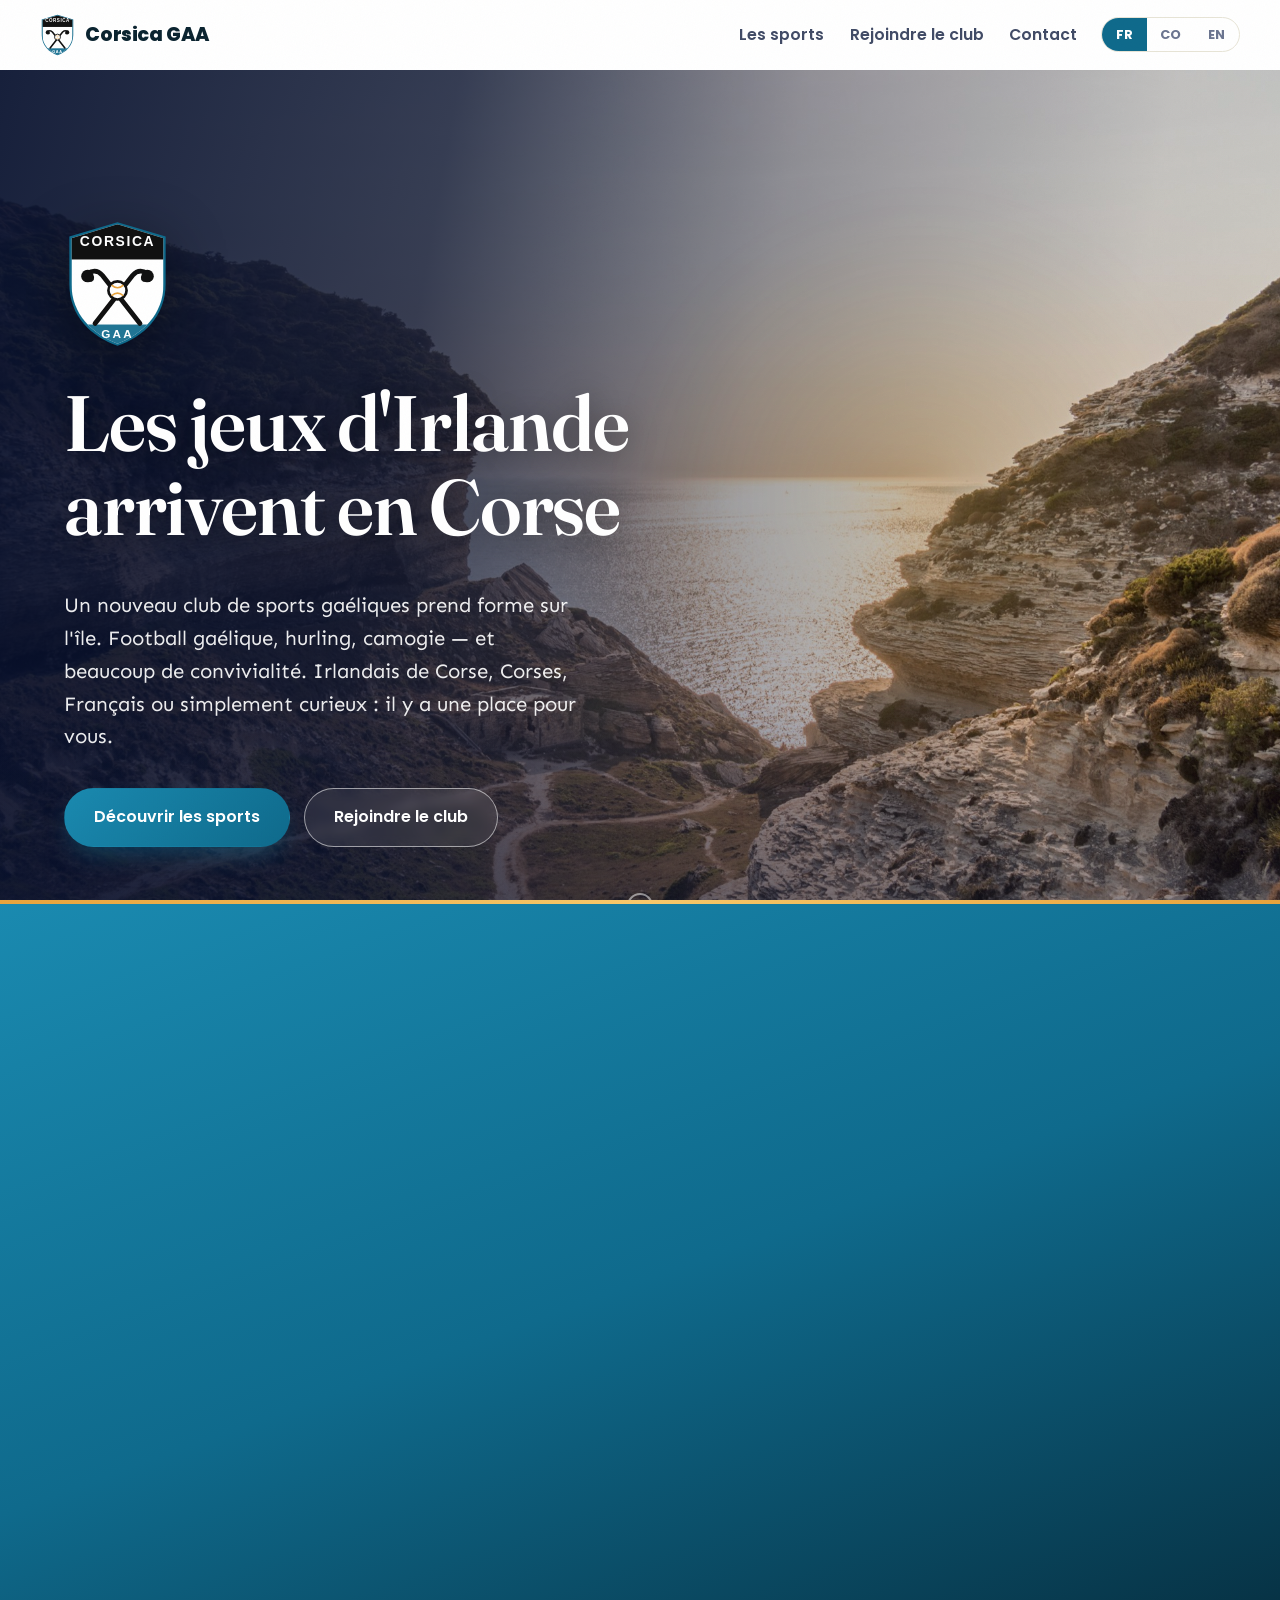
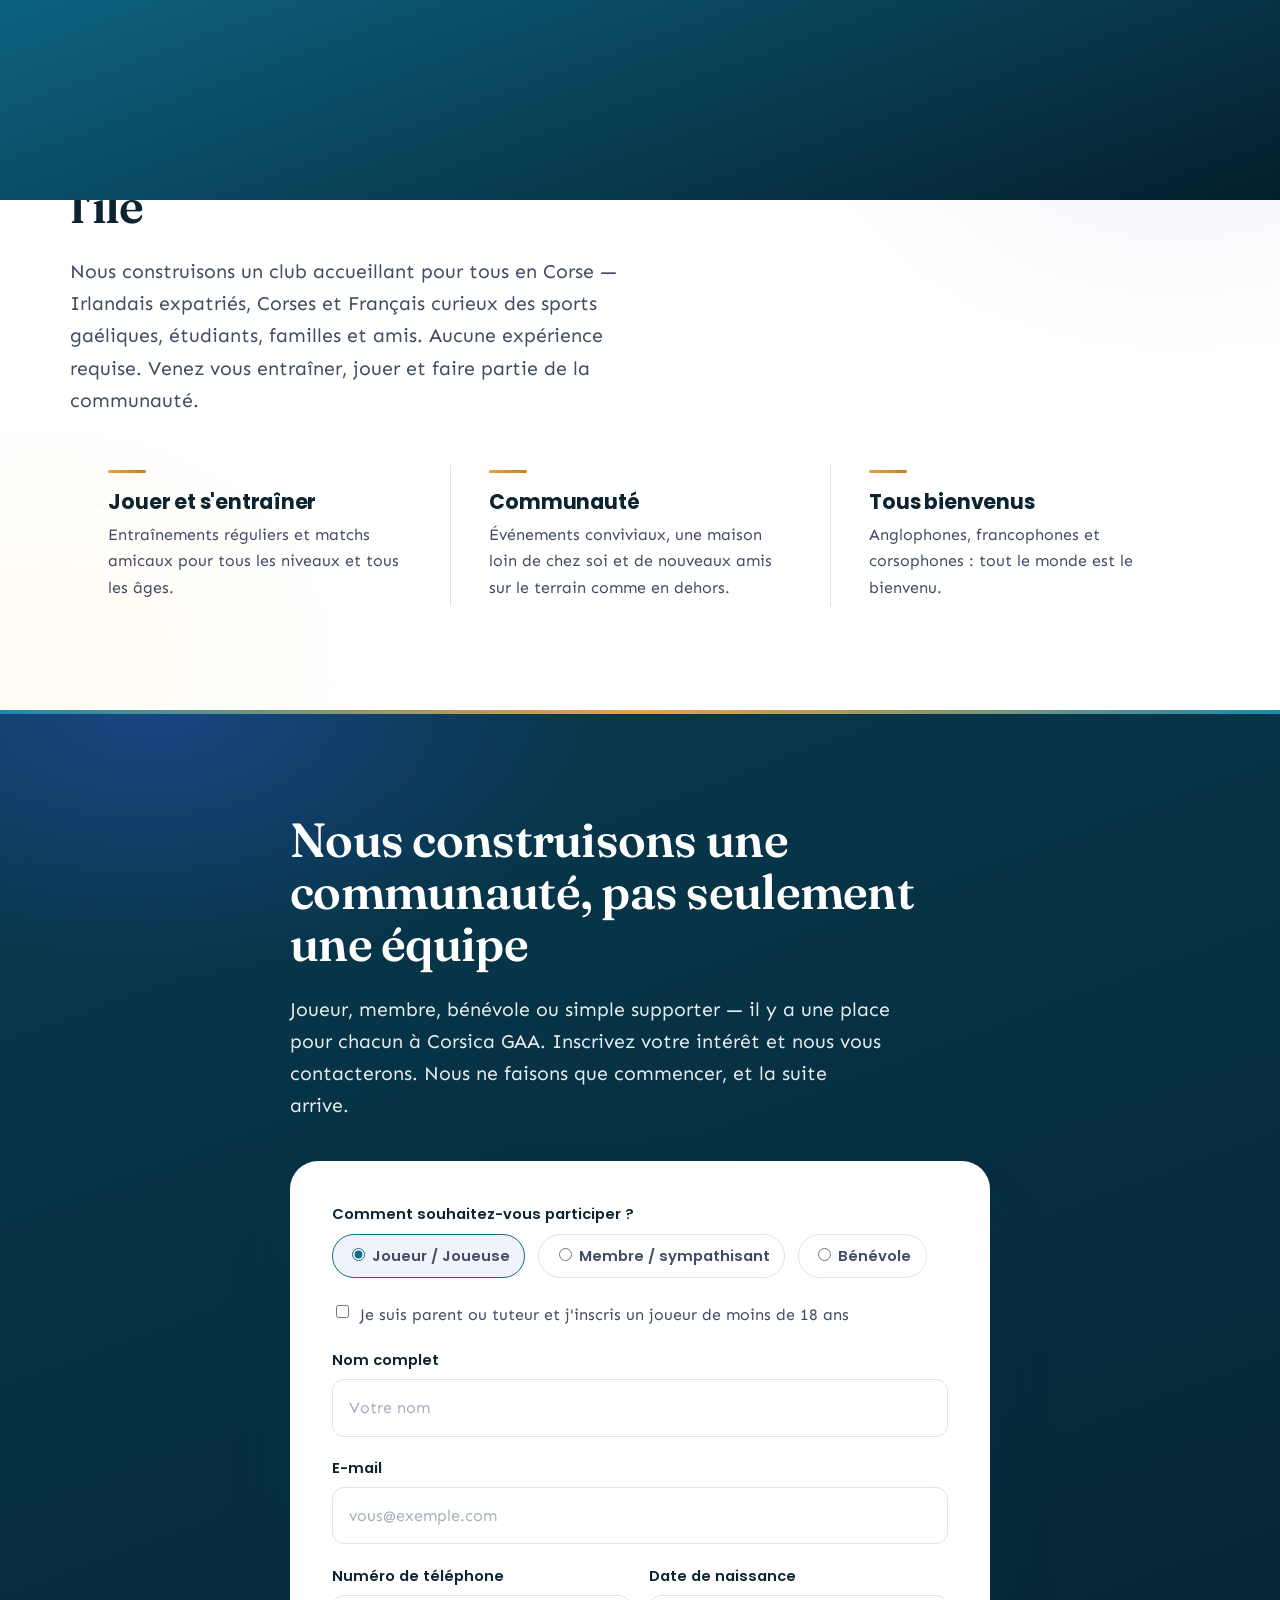
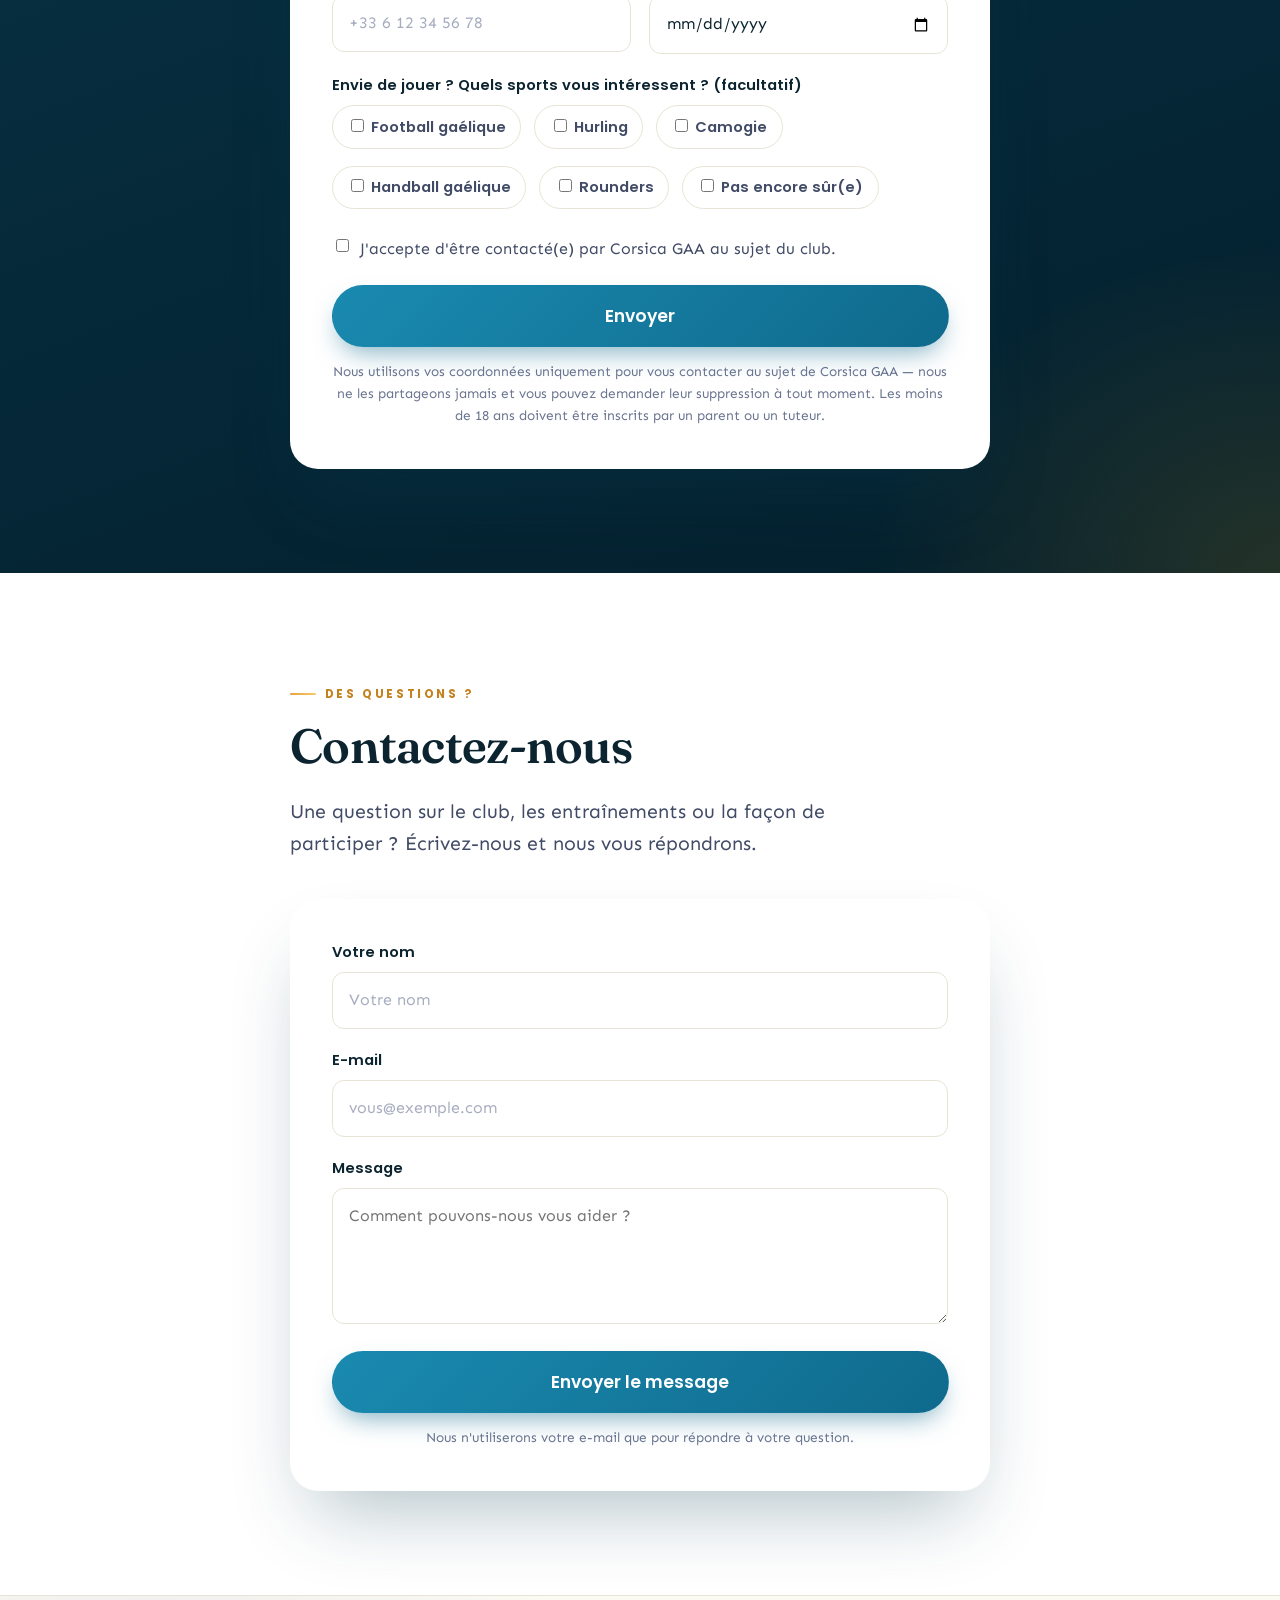
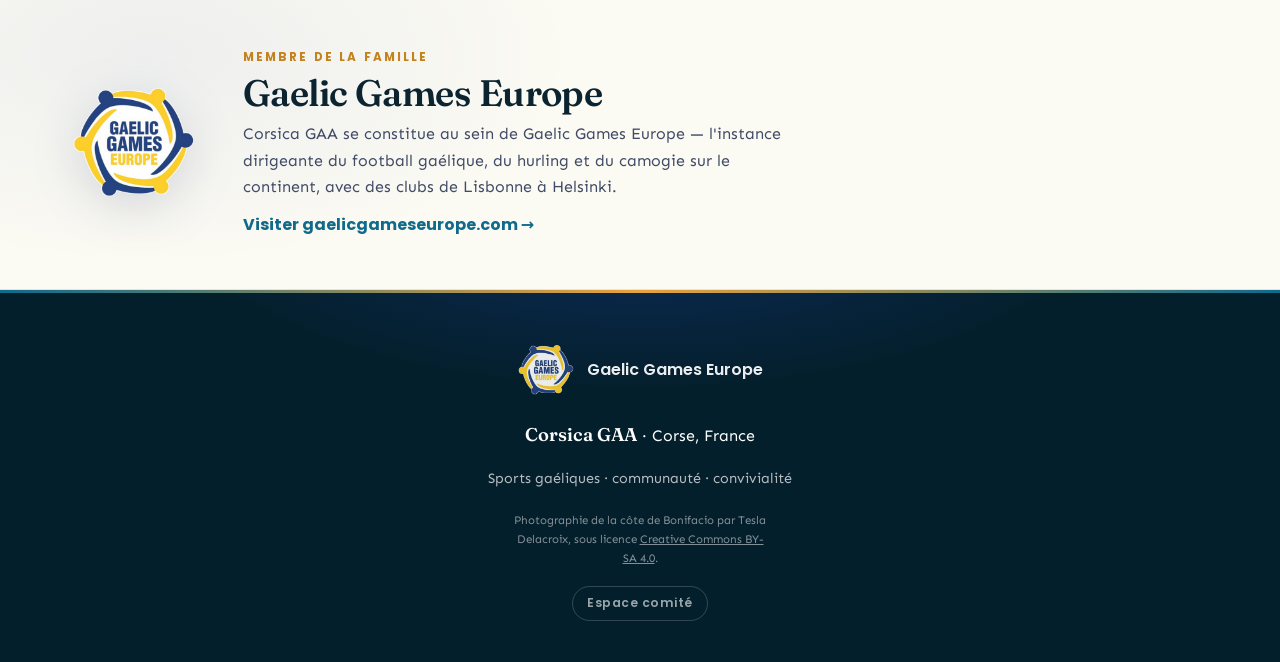
==== index.html @ c816e13e "Corsica GAA site: cloned from Verona GAA and adapted - Three languages (FR default, CO, EN) with a c" ====
<!DOCTYPE html>
<html lang="fr">
<head>
  <meta charset="UTF-8" />
  <meta name="viewport" content="width=device-width, initial-scale=1.0" />
  <title>Corsica GAA — Gaelic Games &amp; Community</title>
  <meta name="description" content="Corsica GAA — a new Gaelic Athletic Association club and community forming in Corsica, France. Gaelic football, hurling, camogie and craic. All welcome." />
  <link rel="preconnect" href="https://fonts.googleapis.com" />
  <link rel="preconnect" href="https://fonts.gstatic.com" crossorigin />
  <link href="https://fonts.googleapis.com/css2?family=Fraunces:opsz,wght@9..144,400;9..144,500;9..144,600;9..144,700;9..144,900&family=Poppins:wght@400;500;600;700;800&family=Sen:wght@400;600;700;800&display=swap" rel="stylesheet" />
  <link rel="stylesheet" href="styles.css" />
</head>
<body>
  <!-- ===== Header ===== -->
  <header class="site-header">
    <a class="brand" href="#top">
      <img src="assets/crest.svg" alt="Corsica GAA crest" class="brand-crest" onerror="this.style.display='none'" />
      <span class="brand-name">Corsica&nbsp;GAA</span>
    </a>
    <button class="nav-toggle" type="button" aria-label="Menu" aria-expanded="false" aria-controls="site-nav">
      <span></span><span></span><span></span>
    </button>
    <nav class="site-nav" id="site-nav">
      <a href="#games" data-i18n="nav.games">The Games</a>
      <a href="#join" data-i18n="nav.join">Join the club</a>
      <a href="#contact" data-i18n="nav.contact">Contact</a>
    </nav>
    <div class="lang-switch" role="group" aria-label="Language">
      <button type="button" data-lang="fr" class="lang-btn is-active" aria-pressed="true">FR</button>
      <button type="button" data-lang="co" class="lang-btn" aria-pressed="false">CO</button>
      <button type="button" data-lang="en" class="lang-btn" aria-pressed="false">EN</button>
    </div>
    <button class="lang-toggle" id="lang-toggle" type="button" aria-label="Change language">FR</button>
  </header>

  <!-- ===== Hero ===== -->
  <section class="hero" id="top">
    <div class="hero-inner">
      <img src="assets/crest.svg" alt="Corsica GAA crest" class="hero-crest" onerror="this.style.display='none'" />
      <p class="eyebrow" data-i18n="hero.eyebrow">Gaelic games in Corsica</p>
      <h1 data-i18n="hero.title">Bringing the games of Ireland to Corsica</h1>
      <p class="hero-sub" data-i18n="hero.sub">A new Gaelic games club is taking shape on the island. Gaelic football, hurling, camogie — and plenty of craic. Irish abroad, Corsican, French or simply curious: there's a place for you.</p>
      <div class="hero-cta hero-cta--desktop">
        <a href="#games" class="btn btn-primary" data-i18n="hero.ctaJoin">Discover the games</a>
        <a href="#join" class="btn btn-ghost" data-i18n="hero.ctaLearn">Join the club</a>
      </div>
      <div class="hero-cta hero-cta--mobile">
        <a href="#join" class="btn btn-primary" data-i18n="hero.ctaJoinClub">Join the club</a>
        <a href="#games" class="btn btn-ghost" data-i18n="hero.ctaDiscover">Discover the games</a>
      </div>
    </div>
    <a href="#games" class="hero-scroll" aria-label="Scroll down">
      <span class="hero-scroll-dot"></span>
    </a>
  </section>

  <!-- ===== The Games — photo scroller + lightbox ("What is hurling?") =====
       ADD A PHOTO:  drop a JPG in assets/games/<slug>.jpg and, in that game's
                     <span class="tile-thumb">, add <img src="assets/games/<slug>.jpg" alt="">
                     as the first child. It covers the colour placeholder automatically.
       ADD A VIDEO:  in that game's <div class="tile-detail">, replace the
                     <div class="game-video game-video--empty">…</div> with:
                       <div class="game-video"><iframe src="https://www.youtube.com/embed/ID"
                         title="…" loading="lazy" allowfullscreen></iframe></div>
       EDIT TEXT:    change the games.<slug>.* strings in i18n.js (en, fr AND co).
       ============================================================ -->
  <section class="section section-alt" id="games">
    <div class="section-inner">
      <p class="eyebrow" data-i18n="games.kicker">Watch &amp; learn</p>
      <h2 data-i18n="games.title">The games we play</h2>
      <p class="lead games-intro" data-i18n="games.intro">Traditional Irish games and sports. Tap any one to watch it in action and learn what you're seeing.</p>
    </div>

    <div class="games-rail-wrap">
      <ul class="games-rail" id="games-rail">
        <li class="game-tile">
          <button class="tile-btn" type="button" data-game="football" aria-haspopup="dialog">
            <span class="tile-thumb" data-thumb="football">
              <img class="tile-photo" alt="" loading="lazy" src="https://i.ytimg.com/vi/vSOe-USZzok/maxresdefault.jpg" onerror="this.onerror=null;this.src='https://i.ytimg.com/vi/vSOe-USZzok/hqdefault.jpg'" />
              <span class="tile-num">01</span>
              <span class="tile-play" aria-hidden="true"></span>
            </span>
            <span class="tile-body">
              <span class="tile-title" data-i18n="games.football.title">Gaelic Football</span>
              <span class="tile-sum" data-i18n="games.football.sum">A fast, skilful mix of soccer and rugby played with a round ball.</span>
              <span class="tile-cta"><span data-i18n="games.tileCta">Watch &amp; learn</span> &rarr;</span>
            </span>
          </button>
          <div class="tile-detail" hidden>
            <div class="game-video"><iframe src="https://www.youtube-nocookie.com/embed/vSOe-USZzok" title="Gaelic Football" loading="lazy" allow="accelerometer; autoplay; clipboard-write; encrypted-media; gyroscope; picture-in-picture" referrerpolicy="strict-origin-when-cross-origin" allowfullscreen></iframe></div>
            <p class="game-desc" data-i18n="games.football.desc">Fifteen players a side carry, bounce, kick and hand-pass the ball, scoring a point over the crossbar or a three-point goal into the net. Watch for the high catch and long, arcing kicks curling between the posts.</p>
          </div>
        </li>

        <li class="game-tile">
          <button class="tile-btn" type="button" data-game="hurling" aria-haspopup="dialog">
            <span class="tile-thumb" data-thumb="hurling">
              <img class="tile-photo" alt="" loading="lazy" src="https://i.ytimg.com/vi/biFcgUB98ns/maxresdefault.jpg" onerror="this.onerror=null;this.src='https://i.ytimg.com/vi/biFcgUB98ns/hqdefault.jpg'" />
              <span class="tile-num">02</span>
              <span class="tile-play" aria-hidden="true"></span>
            </span>
            <span class="tile-body">
              <span class="tile-title" data-i18n="games.hurling.title">Hurling</span>
              <span class="tile-sum" data-i18n="games.hurling.sum">One of the world's oldest and fastest field sports, played with a stick and ball.</span>
              <span class="tile-cta"><span data-i18n="games.tileCta">Watch &amp; learn</span> &rarr;</span>
            </span>
          </button>
          <div class="tile-detail" hidden>
            <div class="game-video"><iframe src="https://www.youtube-nocookie.com/embed/biFcgUB98ns" title="Hurling" loading="lazy" allow="accelerometer; autoplay; clipboard-write; encrypted-media; gyroscope; picture-in-picture" referrerpolicy="strict-origin-when-cross-origin" allowfullscreen></iframe></div>
            <p class="game-desc" data-i18n="games.hurling.desc">Played with a wooden stick (the hurley) and a small ball (the sliotar), struck along the ground or through the air at over 100 km/h. Watch for players catching a flying sliotar bare-handed and strikes sent the length of the field.</p>
          </div>
        </li>

        <li class="game-tile">
          <button class="tile-btn" type="button" data-game="camogie" aria-haspopup="dialog">
            <span class="tile-thumb" data-thumb="camogie">
              <img class="tile-photo" alt="" loading="lazy" src="https://i.ytimg.com/vi/i5YweOzwYBA/maxresdefault.jpg" onerror="this.onerror=null;this.src='https://i.ytimg.com/vi/i5YweOzwYBA/hqdefault.jpg'" />
              <span class="tile-num">03</span>
              <span class="tile-play" aria-hidden="true"></span>
            </span>
            <span class="tile-body">
              <span class="tile-title" data-i18n="games.camogie.title">Camogie</span>
              <span class="tile-sum" data-i18n="games.camogie.sum">The women's game of hurling — skill, speed and serious craic.</span>
              <span class="tile-cta"><span data-i18n="games.tileCta">Watch &amp; learn</span> &rarr;</span>
            </span>
          </button>
          <div class="tile-detail" hidden>
            <div class="game-video"><iframe src="https://www.youtube-nocookie.com/embed/i5YweOzwYBA" title="Camogie" loading="lazy" allow="accelerometer; autoplay; clipboard-write; encrypted-media; gyroscope; picture-in-picture" referrerpolicy="strict-origin-when-cross-origin" allowfullscreen></iframe></div>
            <p class="game-desc" data-i18n="games.camogie.desc">The women's version of hurling, played with the same hurley and sliotar and almost identical rules, with over a century of history. Expect the same blistering skill and speed — first-touch control, overhead strikes and pinpoint scoring.</p>
          </div>
        </li>

        <li class="game-tile">
          <button class="tile-btn" type="button" data-game="handball" aria-haspopup="dialog">
            <span class="tile-thumb" data-thumb="handball">
              <img class="tile-photo" alt="" loading="lazy" src="https://i.ytimg.com/vi/opKbELbJEQQ/maxresdefault.jpg" onerror="this.onerror=null;this.src='https://i.ytimg.com/vi/opKbELbJEQQ/hqdefault.jpg'" />
              <span class="tile-num">04</span>
              <span class="tile-play" aria-hidden="true"></span>
            </span>
            <span class="tile-body">
              <span class="tile-title" data-i18n="games.handball.title">Handball</span>
              <span class="tile-sum" data-i18n="games.handball.sum">A fast court game — strike a small ball against a wall with a gloved hand.</span>
              <span class="tile-cta"><span data-i18n="games.tileCta">Watch &amp; learn</span> &rarr;</span>
            </span>
          </button>
          <div class="tile-detail" hidden>
            <div class="game-video"><iframe src="https://www.youtube-nocookie.com/embed/opKbELbJEQQ" title="Handball" loading="lazy" allow="accelerometer; autoplay; clipboard-write; encrypted-media; gyroscope; picture-in-picture" referrerpolicy="strict-origin-when-cross-origin" allowfullscreen></iframe></div>
            <p class="game-desc" data-i18n="games.handball.desc">Description coming soon — we're adding this shortly.</p>
          </div>
        </li>

        <li class="game-tile">
          <button class="tile-btn" type="button" data-game="rounders" aria-haspopup="dialog">
            <span class="tile-thumb" data-thumb="rounders">
              <img class="tile-photo" alt="" loading="lazy" src="https://i.ytimg.com/vi/kzDN1ic-Kic/maxresdefault.jpg" onerror="this.onerror=null;this.src='https://i.ytimg.com/vi/kzDN1ic-Kic/hqdefault.jpg'" />
              <span class="tile-num">05</span>
              <span class="tile-play" aria-hidden="true"></span>
            </span>
            <span class="tile-body">
              <span class="tile-title" data-i18n="games.rounders.title">Rounders</span>
              <span class="tile-sum" data-i18n="games.rounders.sum">A bat-and-ball game and one of the four Gaelic games, cousin to baseball.</span>
              <span class="tile-cta"><span data-i18n="games.tileCta">Watch &amp; learn</span> &rarr;</span>
            </span>
          </button>
          <div class="tile-detail" hidden>
            <div class="game-video"><iframe src="https://www.youtube-nocookie.com/embed/kzDN1ic-Kic" title="Rounders" loading="lazy" allow="accelerometer; autoplay; clipboard-write; encrypted-media; gyroscope; picture-in-picture" referrerpolicy="strict-origin-when-cross-origin" allowfullscreen></iframe></div>
            <p class="game-desc" data-i18n="games.rounders.desc">Description coming soon — we're adding this shortly.</p>
          </div>
        </li>

        <li class="game-tile">
          <button class="tile-btn" type="button" data-game="pocfada" aria-haspopup="dialog">
            <span class="tile-thumb" data-thumb="pocfada">
              <img class="tile-photo" alt="" loading="lazy" src="https://i.ytimg.com/vi/NZxoW_zWszU/maxresdefault.jpg" onerror="this.onerror=null;this.src='https://i.ytimg.com/vi/NZxoW_zWszU/hqdefault.jpg'" />
              <span class="tile-num">06</span>
              <span class="tile-play" aria-hidden="true"></span>
            </span>
            <span class="tile-body">
              <span class="tile-title" data-i18n="games.pocfada.title">Poc Fada</span>
              <span class="tile-sum" data-i18n="games.pocfada.sum">“The long puck” — send the sliotar over a set course in the fewest strikes of the hurley.</span>
              <span class="tile-cta"><span data-i18n="games.tileCta">Watch &amp; learn</span> &rarr;</span>
            </span>
          </button>
          <div class="tile-detail" hidden>
            <div class="game-video"><iframe src="https://www.youtube-nocookie.com/embed/NZxoW_zWszU" title="Poc Fada" loading="lazy" allow="accelerometer; autoplay; clipboard-write; encrypted-media; gyroscope; picture-in-picture" referrerpolicy="strict-origin-when-cross-origin" allowfullscreen></iframe></div>
            <p class="game-desc" data-i18n="games.pocfada.desc">Description coming soon — we're adding this shortly.</p>
          </div>
        </li>

        <li class="game-tile">
          <button class="tile-btn" type="button" data-game="roadbowling" aria-haspopup="dialog">
            <span class="tile-thumb" data-thumb="roadbowling">
              <img class="tile-photo" alt="" loading="lazy" src="https://i.ytimg.com/vi/viaYwBk9_KU/maxresdefault.jpg" onerror="this.onerror=null;this.src='https://i.ytimg.com/vi/viaYwBk9_KU/hqdefault.jpg'" />
              <span class="tile-num">07</span>
              <span class="tile-play" aria-hidden="true"></span>
            </span>
            <span class="tile-body">
              <span class="tile-title" data-i18n="games.roadbowling.title">Road Bowling</span>
              <span class="tile-sum" data-i18n="games.roadbowling.sum">A country-road sport: hurl a small iron ball along the course in as few throws as possible.</span>
              <span class="tile-cta"><span data-i18n="games.tileCta">Watch &amp; learn</span> &rarr;</span>
            </span>
          </button>
          <div class="tile-detail" hidden>
            <div class="game-video"><iframe src="https://www.youtube-nocookie.com/embed/viaYwBk9_KU" title="Road Bowling" loading="lazy" allow="accelerometer; autoplay; clipboard-write; encrypted-media; gyroscope; picture-in-picture" referrerpolicy="strict-origin-when-cross-origin" allowfullscreen></iframe></div>
            <p class="game-desc" data-i18n="games.roadbowling.desc">Description coming soon — we're adding this shortly.</p>
          </div>
        </li>

        <li class="game-tile">
          <button class="tile-btn" type="button" data-game="stonelifting" aria-haspopup="dialog">
            <span class="tile-thumb" data-thumb="stonelifting">
              <img class="tile-photo" alt="" loading="lazy" src="https://i.ytimg.com/vi/-VRlSccPJhk/maxresdefault.jpg" onerror="this.onerror=null;this.src='https://i.ytimg.com/vi/-VRlSccPJhk/hqdefault.jpg'" />
              <span class="tile-num">08</span>
              <span class="tile-play" aria-hidden="true"></span>
            </span>
            <span class="tile-body">
              <span class="tile-title" data-i18n="games.stonelifting.title">Stone Lifting</span>
              <span class="tile-sum" data-i18n="games.stonelifting.sum">A raw test of strength — lifting heavy stones, a tradition shared across many cultures.</span>
              <span class="tile-cta"><span data-i18n="games.tileCta">Watch &amp; learn</span> &rarr;</span>
            </span>
          </button>
          <div class="tile-detail" hidden>
            <div class="game-video"><iframe src="https://www.youtube-nocookie.com/embed/-VRlSccPJhk" title="Stone Lifting" loading="lazy" allow="accelerometer; autoplay; clipboard-write; encrypted-media; gyroscope; picture-in-picture" referrerpolicy="strict-origin-when-cross-origin" allowfullscreen></iframe></div>
            <p class="game-desc" data-i18n="games.stonelifting.desc">Description coming soon — we're adding this shortly.</p>
          </div>
        </li>

        <li class="game-tile">
          <button class="tile-btn" type="button" data-game="bataireacht" aria-haspopup="dialog">
            <span class="tile-thumb" data-thumb="bataireacht">
              <img class="tile-photo" alt="" loading="lazy" src="https://i.ytimg.com/vi/kP6BLHADvZk/maxresdefault.jpg" onerror="this.onerror=null;this.src='https://i.ytimg.com/vi/kP6BLHADvZk/hqdefault.jpg'" />
              <span class="tile-num">09</span>
              <span class="tile-play" aria-hidden="true"></span>
            </span>
            <span class="tile-body">
              <span class="tile-title" data-i18n="games.bataireacht.title">Bataireacht</span>
              <span class="tile-sum" data-i18n="games.bataireacht.sum">Traditional Irish stick-fighting, played with a wooden stick known as the bata.</span>
              <span class="tile-cta"><span data-i18n="games.tileCta">Watch &amp; learn</span> &rarr;</span>
            </span>
          </button>
          <div class="tile-detail" hidden>
            <div class="game-video"><iframe src="https://www.youtube-nocookie.com/embed/kP6BLHADvZk" title="Bataireacht" loading="lazy" allow="accelerometer; autoplay; clipboard-write; encrypted-media; gyroscope; picture-in-picture" referrerpolicy="strict-origin-when-cross-origin" allowfullscreen></iframe></div>
            <p class="game-desc" data-i18n="games.bataireacht.desc">Description coming soon — we're adding this shortly.</p>
          </div>
        </li>
      </ul>
      <button class="rail-nav rail-prev" type="button" aria-label="Scroll left">&lsaquo;</button>
      <button class="rail-nav rail-next" type="button" aria-label="Scroll right">&rsaquo;</button>
    </div>

    <!-- Lightbox -->
    <div class="game-modal" id="game-modal" hidden>
      <div class="game-modal-backdrop" data-close></div>
      <div class="game-modal-card" role="dialog" aria-modal="true" aria-labelledby="game-modal-title">
        <button class="game-modal-close" type="button" data-close aria-label="Close">&times;</button>
        <h3 class="game-modal-title" id="game-modal-title"></h3>
        <div class="game-modal-body"></div>
      </div>
    </div>
  </section>

  <!-- ===== About / come and play ===== -->
  <section class="section" id="about">
    <div class="section-inner">
      <!-- Desktop version -->
      <div class="about-desktop">
        <h2 data-i18n="about.title">A new home for Gaelic games on the island</h2>
        <p class="lead" data-i18n="about.body">We're building a welcoming club for everyone in Corsica — Irish expats, Corsicans and French people curious about Gaelic sport, students, families and friends. No experience needed. Come train, play, and be part of the community.</p>
        <div class="cards">
          <div class="card">
            <span class="card-accent"></span>
            <h3 data-i18n="about.card1.title">Play &amp; train</h3>
            <p data-i18n="about.card1.body">Regular training sessions and friendly matches for all abilities and ages.</p>
          </div>
          <div class="card">
            <span class="card-accent"></span>
            <h3 data-i18n="about.card2.title">Community</h3>
            <p data-i18n="about.card2.body">Social events, a home away from home, and new friends on and off the pitch.</p>
          </div>
          <div class="card">
            <span class="card-accent"></span>
            <h3 data-i18n="about.card3.title">All welcome</h3>
            <p data-i18n="about.card3.body">English, French and Corsican speakers alike — everyone is welcome to get involved.</p>
          </div>
        </div>
      </div>

      <!-- Mobile version: concise, editorial -->
      <div class="about-mobile">
        <p class="eyebrow" data-i18n="aboutm.kicker">The club</p>
        <h2 data-i18n="aboutm.title">A community, first</h2>
        <p class="lead" data-i18n="aboutm.body">Corsica GAA is a community first — and a sports club that opens the door to international travel, new friends and the craic. Beginners welcome. Social members welcome.</p>
        <ul class="about-points">
          <li>
            <span class="ap-t" data-i18n="aboutm.p1.t">Community first</span>
            <span class="ap-d" data-i18n="aboutm.p1.d">Social members, families and friends — everyone belongs, on and off the pitch.</span>
          </li>
          <li>
            <span class="ap-t" data-i18n="aboutm.p2.t">Play &amp; travel</span>
            <span class="ap-d" data-i18n="aboutm.p2.d">Train, play and travel for fixtures and tournaments across Europe — for all involved.</span>
          </li>
          <li>
            <span class="ap-t" data-i18n="aboutm.p3.t">All welcome</span>
            <span class="ap-d" data-i18n="aboutm.p3.d">Beginners thrive here — no experience needed, and every language spoken.</span>
          </li>
        </ul>
      </div>
    </div>
  </section>

  <!-- ===== Join / Form ===== -->
  <section class="section" id="join">
    <div class="section-inner section-narrow">
      <h2 data-i18n="join.title">We're building a community, not just a team</h2>
      <p class="lead" data-i18n="join.body">Player, social member, volunteer or supporter — there's a place for everyone at Corsica GAA. Register your interest and we'll be in touch. We're just getting started, with plenty more to come.</p>

      <form class="join-form" name="corsica-gaa-signup" method="POST" novalidate>
        <p class="hp-field" aria-hidden="true">
          <label>Don't fill this out if you're human: <input name="bot-field" tabindex="-1" autocomplete="off" /></label>
        </p>

        <!-- Player or administrator -->
        <div class="field">
          <span class="field-label" data-i18n="form.role.label">I'd like to register as</span>
          <div class="checks">
            <label class="check"><input type="radio" name="role" value="player" checked /> <span data-i18n="form.role.player">Player</span></label>
            <label class="check"><input type="radio" name="role" value="social" /> <span data-i18n="form.role.social">Social / supporting member</span></label>
            <label class="check"><input type="radio" name="role" value="administrator" /> <span data-i18n="form.role.admin">Volunteer / helper</span></label>
          </div>
        </div>

        <!-- Parent registering an under-18 -->
        <label class="check parent-toggle">
          <input type="checkbox" id="is-parent" name="registering_for_u18" value="yes" />
          <span data-i18n="form.parent.toggle">I'm a parent or guardian registering a player under 18</span>
        </label>

        <!-- Player's details (shown only for U18 registrations) -->
        <fieldset class="u18-block" id="u18-block" hidden>
          <legend data-i18n="form.u18.legend">Player's details (under 18)</legend>
          <div class="field-row">
            <div class="field">
              <label for="player_name" data-i18n="form.u18.name.label">Player's full name</label>
              <input type="text" id="player_name" name="player_name" data-i18n-attr="placeholder" data-i18n="form.u18.name.ph" placeholder="Child's name" />
            </div>
            <div class="field">
              <label for="player_dob" data-i18n="form.u18.dob.label">Player's date of birth</label>
              <input type="date" id="player_dob" name="player_dob" />
            </div>
          </div>
        </fieldset>

        <p class="section-hint" id="contact-hint" data-i18n="form.contactHint" hidden>Your details (parent / guardian)</p>

        <div class="field">
          <label for="name" data-i18n="form.name.label">Full name</label>
          <input type="text" id="name" name="name" autocomplete="name" required data-i18n-attr="placeholder" data-i18n="form.name.ph" placeholder="Your name" />
        </div>

        <div class="field">
          <label for="email" data-i18n="form.email.label">Email</label>
          <input type="email" id="email" name="email" autocomplete="email" required data-i18n-attr="placeholder" data-i18n="form.email.ph" placeholder="you@example.com" />
        </div>

        <div class="field-row">
          <div class="field">
            <label for="phone" data-i18n="form.phone.label">Contact number</label>
            <input type="tel" id="phone" name="phone" autocomplete="tel" required data-i18n-attr="placeholder" data-i18n="form.phone.ph" placeholder="+33 6 12 34 56 78" />
          </div>
          <div class="field" id="dob-field">
            <label for="dob" data-i18n="form.dob.label">Date of birth</label>
            <input type="date" id="dob" name="dob" />
          </div>
        </div>

        <div class="field">
          <span class="field-label" data-i18n="form.interest.label">Which sport are you interested in?</span>
          <div class="checks">
            <label class="check"><input type="checkbox" name="interest" value="gaelic-football" /> <span data-i18n="form.interest.football">Gaelic Football</span></label>
            <label class="check"><input type="checkbox" name="interest" value="hurling" /> <span data-i18n="form.interest.hurling">Hurling</span></label>
            <label class="check"><input type="checkbox" name="interest" value="camogie" /> <span data-i18n="form.interest.camogie">Camogie</span></label>
            <label class="check"><input type="checkbox" name="interest" value="handball" /> <span data-i18n="form.interest.handball">Handball</span></label>
            <label class="check"><input type="checkbox" name="interest" value="rounders" /> <span data-i18n="form.interest.rounders">Rounders</span></label>
            <label class="check"><input type="checkbox" name="interest" value="not-sure" /> <span data-i18n="form.interest.unsure">Not sure yet</span></label>
          </div>
        </div>

        <label class="check consent">
          <input type="checkbox" name="consent" required />
          <span data-i18n="form.consent">I'm happy for Corsica GAA to contact me about the club.</span>
        </label>

        <button type="submit" class="btn btn-primary btn-block" data-i18n="form.submit">Send</button>
        <p class="form-note" data-i18n="form.note">We'll never share your details. You can unsubscribe any time.</p>
      </form>
    </div>
  </section>

  <!-- ===== Contact / questions ===== -->
  <section class="section" id="contact">
    <div class="section-inner section-narrow">
      <p class="eyebrow" data-i18n="contact.kicker">Questions?</p>
      <h2 data-i18n="contact.title">Get in touch</h2>
      <p class="lead" data-i18n="contact.body">Have a question about the club, training or getting involved? Send us a message and we'll get back to you.</p>

      <form class="join-form contact-form" name="corsica-gaa-contact" method="POST" novalidate>
        <p class="hp-field" aria-hidden="true">
          <label>Don't fill this out if you're human: <input name="bot-field" tabindex="-1" autocomplete="off" /></label>
        </p>
        <div class="field">
          <label for="c_name" data-i18n="contact.name.label">Your name</label>
          <input type="text" id="c_name" name="name" autocomplete="name" required data-i18n-attr="placeholder" data-i18n="contact.name.ph" placeholder="Your name" />
        </div>
        <div class="field">
          <label for="c_email" data-i18n="contact.email.label">Email</label>
          <input type="email" id="c_email" name="email" autocomplete="email" required data-i18n-attr="placeholder" data-i18n="contact.email.ph" placeholder="you@example.com" />
        </div>
        <div class="field">
          <label for="c_message" data-i18n="contact.message.label">Message</label>
          <textarea id="c_message" name="message" rows="4" required data-i18n-attr="placeholder" data-i18n="contact.message.ph" placeholder="How can we help?"></textarea>
        </div>
        <button type="submit" class="btn btn-primary btn-block" data-i18n="contact.submit">Send message</button>
        <p class="form-note" data-i18n="contact.note">We'll only use your email to reply to your question.</p>
      </form>
    </div>
  </section>

  <!-- ===== Affiliation: Gaelic Games Europe (governing body) ===== -->
  <section class="affiliation" id="gge">
    <div class="affiliation-inner">
      <img src="assets/gge-crest.png" alt="Gaelic Games Europe crest" class="gge-crest" onerror="this.style.display='none'" />
      <div class="affiliation-text">
        <p class="affiliation-kicker" data-i18n="gge.kicker">Part of the family of</p>
        <h2 class="affiliation-title" data-i18n="gge.title">Gaelic Games Europe</h2>
        <p class="affiliation-body" data-i18n="gge.body">Corsica GAA is being set up within Gaelic Games Europe — the governing body for Gaelic football, hurling and camogie across the continent, with clubs from Lisbon to Helsinki.</p>
        <a class="affiliation-link" href="https://gaelicgameseurope.com/" target="_blank" rel="noopener" data-i18n="gge.link">Visit gaelicgameseurope.com →</a>
      </div>
    </div>
  </section>

  <!-- ===== Footer ===== -->
  <footer class="site-footer">
    <a href="https://gaelicgameseurope.com/" target="_blank" rel="noopener" class="footer-gge" aria-label="Gaelic Games Europe">
      <img src="assets/gge-crest.png" alt="Gaelic Games Europe crest" onerror="this.style.display='none'" />
      <span data-i18n="footer.gge">Gaelic Games Europe</span>
    </a>
    <p>
      <strong>Corsica&nbsp;GAA</strong> · <span data-i18n="footer.location">Corsica, France</span>
    </p>
    <p class="muted" data-i18n="footer.tagline">Gaelic games · community · craic</p>
    <p class="credit"><span data-i18n="footer.creditPre">Photograph of the Bonifacio coast by Tesla Delacroix, used under a </span><a href="https://creativecommons.org/licenses/by-sa/4.0" target="_blank" rel="noopener">Creative Commons BY-SA 4.0</a><span data-i18n="footer.creditPost"> licence.</span></p>
    <a class="footer-login" href="/admin" data-i18n="footer.login">Committee login</a>
  </footer>

  <!-- ===== Exit-intent: community list ===== -->
  <div class="exit-modal" id="exit-modal" hidden>
    <div class="exit-backdrop" data-exit-close></div>
    <div class="exit-card" role="dialog" aria-modal="true" aria-labelledby="exit-title">
      <button class="exit-close" type="button" data-exit-close aria-label="Close">&times;</button>
      <img class="exit-crest" src="assets/crest.svg" alt="" onerror="this.style.display='none'" />
      <h2 id="exit-title" data-i18n="subscribe.title">Before you go…</h2>
      <p data-i18n="subscribe.body">Join our community list for updates on training, matches and events at Corsica GAA.</p>
      <form class="exit-form" novalidate>
        <p class="hp-field" aria-hidden="true"><label>Don't fill this out: <input name="bot-field" tabindex="-1" autocomplete="off" /></label></p>
        <input type="email" name="email" autocomplete="email" required data-i18n-attr="placeholder" data-i18n="subscribe.ph" placeholder="you@example.com" />
        <button type="submit" class="btn btn-primary" data-i18n="subscribe.submit">Keep me posted</button>
      </form>
      <button class="exit-decline" type="button" data-exit-close data-i18n="subscribe.decline">No thanks</button>
    </div>
  </div>

  <script>
    // Where the join form posts. "/api/register" stores sign-ups in the site's
    // database (see ADMIN-SETUP.md). Blank = demo mode (shows the thank-you,
    // stores nothing).
    window.CORSICA_FORM_ENDPOINT = "/api/register";
    // Our own /api/register is same-origin and returns JSON, so use "cors".
    window.CORSICA_FORM_MODE = "cors";
  </script>
  <script src="i18n.js"></script>
  <script src="script.js"></script>

  <!-- Vercel Web Analytics (cookieless — no consent banner needed).
       Collects data only once Analytics is enabled for the project in Vercel. -->
  <script>window.va = window.va || function () { (window.vaq = window.vaq || []).push(arguments); };</script>
  <script defer src="/_vercel/insights/script.js"></script>
</body>
</html>
---- styles.css ----
/* ============================================================
   Corsica GAA — theme
   Mediterranean teal + sun-gold with the Corsican black & white, elevated with an editorial
   serif display face (Fraunces), depth, grain and motion.
   Tweak the three brand variables to re-theme the whole site.
   ============================================================ */
:root {
  --brand:        #0f6a8c;   /* Mediterranean teal-blue */
  --brand-2:      #1a8ab0;   /* brighter teal for gradients */
  --brand-dark:   #083a4f;   /* deep sea (shadows/gradient) */
  --brand-ink:    #041f2c;   /* near-black teal */
  --accent:       #e8a33c;   /* Corsican sun gold */
  --accent-2:     #f7c86a;   /* light gold highlight */
  --accent-dark:  #c4821e;
  --ink:          #0b2430;   /* deep teal ink for headings */
  --body:         #414b66;   /* body text */
  --muted:        #6b7590;
  --bg:           #ffffff;
  --bg-alt:       #f7f5ec;   /* warm cream from the crest landmarks */
  --bg-cream:     #fbfaf3;
  --line:         #e7e4d6;
  --card:         #ffffff;

  --radius:       18px;
  --radius-sm:    12px;
  --radius-lg:    28px;
  --shadow-sm:    0 2px 10px rgba(8, 58, 79, .06);
  --shadow:       0 18px 40px -12px rgba(8, 58, 79, .18);
  --shadow-lg:    0 40px 80px -24px rgba(8, 58, 79, .32);
  --ring:         0 0 0 3px rgba(15, 106, 140, .18);

  --maxw:         1140px;
  --font-display: "Fraunces", Georgia, "Times New Roman", serif;
  --font-head:    "Poppins", system-ui, sans-serif;
  --font-body:    "Sen", system-ui, sans-serif;

  --ease:         cubic-bezier(.2, .7, .2, 1);
}

* { box-sizing: border-box; }

html { scroll-behavior: smooth; }
@media (prefers-reduced-motion: reduce) {
  html { scroll-behavior: auto; }
}

body {
  margin: 0;
  font-family: var(--font-body);
  color: var(--body);
  background: var(--bg);
  line-height: 1.65;
  -webkit-font-smoothing: antialiased;
  text-rendering: optimizeLegibility;
  overflow-x: hidden;
}

/* Fine grain overlay to kill the flat "template" feel */
body::before {
  content: "";
  position: fixed;
  inset: 0;
  z-index: 9999;
  pointer-events: none;
  opacity: .035;
  mix-blend-mode: multiply;
  background-image: url("data:image/svg+xml,%3Csvg xmlns='http://www.w3.org/2000/svg' width='120' height='120'%3E%3Cfilter id='n'%3E%3CfeTurbulence type='fractalNoise' baseFrequency='.9' numOctaves='2'/%3E%3C/filter%3E%3Crect width='100%25' height='100%25' filter='url(%23n)'/%3E%3C/svg%3E");
}

h1, h2, h3 { color: var(--ink); line-height: 1.08; margin: 0 0 .5em; }
h1, h2 {
  font-family: var(--font-display);
  font-weight: 600;
  font-optical-sizing: auto;
  letter-spacing: -0.015em;
}
h1 { font-size: clamp(2.6rem, 7vw, 4.9rem); font-weight: 600; }
h2 { font-size: clamp(1.9rem, 4.2vw, 3rem); }
h3 { font-family: var(--font-head); font-size: 1.22rem; font-weight: 700; letter-spacing: -.01em; }
p { margin: 0 0 1rem; }
a { color: inherit; }

.accent-word { color: var(--brand); font-style: italic; }

/* ===== Kicker / eyebrow ===== */
.eyebrow {
  display: inline-flex; align-items: center; gap: .55rem;
  text-transform: uppercase; letter-spacing: .22em; font-size: .74rem; font-weight: 700;
  color: var(--accent-dark); font-family: var(--font-head); margin: 0 0 1rem;
}
.eyebrow::before {
  content: ""; width: 26px; height: 2px; border-radius: 2px;
  background: linear-gradient(90deg, var(--accent), var(--accent-2));
}

/* ===== Buttons ===== */
.btn {
  position: relative;
  display: inline-flex; align-items: center; justify-content: center; gap: .5rem;
  padding: .95rem 1.8rem;
  border-radius: 999px;
  font-family: var(--font-head);
  font-weight: 600; font-size: 1rem;
  text-decoration: none;
  cursor: pointer;
  border: 1.5px solid transparent;
  transition: transform .18s var(--ease), box-shadow .25s var(--ease), background .25s var(--ease), border-color .25s var(--ease);
  will-change: transform;
}
.btn:hover { transform: translateY(-2px); }
.btn:active { transform: translateY(0); }
.btn-primary {
  color: #fff;
  background: linear-gradient(135deg, var(--brand-2), var(--brand));
  box-shadow: 0 12px 26px -8px rgba(15, 106, 140, .55);
}
.btn-primary:hover { box-shadow: 0 18px 34px -8px rgba(15, 106, 140, .62); }
.btn-ghost {
  background: rgba(255,255,255,.08); color: #fff;
  border-color: rgba(255,255,255,.55);
  backdrop-filter: blur(6px);
}
.btn-ghost:hover { background: rgba(255,255,255,.18); border-color: #fff; }
.btn-block { width: 100%; padding: 1.05rem; font-size: 1.08rem; }

/* ===== Header ===== */
.site-header {
  position: sticky; top: 0; z-index: 30;
  display: flex; align-items: center; gap: 1.5rem;
  padding: .85rem clamp(1rem, 4vw, 2.5rem);
  background: rgba(255,255,255,.72);
  backdrop-filter: saturate(1.4) blur(14px);
  -webkit-backdrop-filter: saturate(1.4) blur(14px);
  border-bottom: 1px solid transparent;
  transition: padding .3s var(--ease), background .3s var(--ease), border-color .3s var(--ease), box-shadow .3s var(--ease);
}
.site-header.is-stuck {
  padding-top: .55rem; padding-bottom: .55rem;
  background: rgba(255,255,255,.88);
  border-bottom-color: var(--line);
  box-shadow: var(--shadow-sm);
}
.brand { display: flex; align-items: center; gap: .65rem; text-decoration: none; font-family: var(--font-head); font-weight: 800; color: var(--ink); }
.brand-crest { height: 42px; width: auto; transition: height .3s var(--ease); }
.site-header.is-stuck .brand-crest { height: 34px; }
.brand-name { font-size: clamp(1rem, 3vw, 1.2rem); letter-spacing: -.02em; line-height: 1.12; }
.site-nav { display: flex; gap: 1.6rem; margin-left: auto; }
.site-nav a {
  position: relative; text-decoration: none; font-family: var(--font-head);
  font-weight: 600; font-size: .98rem; color: var(--body); padding: .2rem 0;
}
.site-nav a::after {
  content: ""; position: absolute; left: 0; right: 100%; bottom: -2px; height: 2px;
  background: linear-gradient(90deg, var(--brand), var(--accent));
  border-radius: 2px; transition: right .28s var(--ease);
}
.site-nav a:hover { color: var(--brand); }
.site-nav a:hover::after { right: 0; }

.nav-toggle {
  display: none; width: 44px; height: 44px; padding: 0;
  border: 1px solid var(--line); border-radius: 50%; background: #fff; cursor: pointer;
  flex-direction: column; align-items: center; justify-content: center; gap: 4px;
}
.nav-toggle span { display: block; width: 18px; height: 2px; border-radius: 2px; background: var(--ink); transition: transform .25s var(--ease), opacity .2s var(--ease); }
.lang-toggle { display: none; }
.site-header.nav-open .nav-toggle span:nth-child(1) { transform: translateY(6px) rotate(45deg); }
.site-header.nav-open .nav-toggle span:nth-child(2) { opacity: 0; }
.site-header.nav-open .nav-toggle span:nth-child(3) { transform: translateY(-6px) rotate(-45deg); }

.lang-switch { display: inline-flex; border: 1px solid var(--line); border-radius: 999px; overflow: hidden; background: #fff; }
.lang-btn { border: 0; background: transparent; padding: .45rem .85rem; font-family: var(--font-head); font-weight: 700; font-size: .8rem; cursor: pointer; color: var(--muted); transition: color .2s, background .2s; }
.lang-btn:hover { color: var(--brand); }
.lang-btn.is-active { background: var(--brand); color: #fff; }

/* ===== Hero ===== */
.hero {
  position: relative;
  min-height: 100svh;
  display: flex; align-items: center; justify-content: flex-start;
  color: #fff;
  background-color: var(--brand-ink);
  /* Content sits left; gradient is dark on the left (for the text) and clears
     to the right so the Verona skyline reads through. */
  background-image:
    linear-gradient(to top, rgba(6,16,46,.5), transparent 30%),
    linear-gradient(100deg, rgba(6,16,46,.92) 0%, rgba(6,16,46,.78) 32%, rgba(6,16,46,.4) 56%, rgba(6,16,46,.14) 82%, rgba(6,16,46,.1) 100%),
    url("assets/corsica-hero.jpg");
  background-size: cover;
  background-position: center 30%;
  background-repeat: no-repeat;
  background-blend-mode: normal;
  padding: clamp(5rem, 12vh, 8rem) clamp(1.5rem, 5vw, 4.5rem) clamp(4rem, 9vh, 6rem);
  text-align: left;
  overflow: hidden;
}
/* animated gold glow, over the photo on the right */
.hero::after {
  content: ""; position: absolute; z-index: 0;
  width: 50vw; height: 50vw; max-width: 640px; max-height: 640px;
  right: 3%; top: 12%;
  background: radial-gradient(circle, rgba(246,180,14,.15), transparent 66%);
  filter: blur(24px);
  animation: floatGlow 12s ease-in-out infinite alternate;
  pointer-events: none;
}
@keyframes floatGlow {
  from { transform: translateY(0) scale(1); opacity: .6; }
  to   { transform: translateY(4%) scale(1.1); opacity: .95; }
}
.hero-inner { position: relative; z-index: 1; max-width: 600px; margin: 0; }
.hero-crest {
  height: clamp(96px, 10vw, 140px); width: auto; margin: 0 0 1.5rem;
  filter: drop-shadow(0 14px 30px rgba(0,0,0,.4));
  animation: crestIn 1s var(--ease) both;
}
@keyframes crestIn { from { opacity: 0; transform: translateY(14px) scale(.94); } to { opacity: 1; transform: none; } }
.hero .eyebrow { display: none; color: var(--accent-2); justify-content: flex-start; }
.hero .eyebrow::before { background: var(--accent-2); }
.hero .eyebrow::after { display: none; }
.hero h1 { color: #fff; text-shadow: 0 4px 30px rgba(0,0,0,.4); }
.hero h1 .accent-word { color: var(--accent-2); }
.hero-sub {
  font-size: clamp(1.05rem, 2vw, 1.28rem); color: rgba(255,255,255,.92);
  max-width: 520px; margin: 1.3rem 0 2.2rem; line-height: 1.6;
}
.hero-cta { display: flex; gap: .9rem; justify-content: flex-start; flex-wrap: wrap; }
.hero-cta--mobile { display: none; }

.hero-scroll {
  position: absolute; z-index: 1; left: 50%; bottom: clamp(1.2rem, 4vh, 2.2rem);
  transform: translateX(-50%);
  width: 26px; height: 42px; border: 2px solid rgba(255,255,255,.5); border-radius: 999px;
  display: flex; justify-content: center;
}
.hero-scroll-dot {
  width: 4px; height: 8px; margin-top: 7px; border-radius: 999px; background: #fff;
  animation: scrollDot 1.8s var(--ease) infinite;
}
@keyframes scrollDot { 0% { opacity: 0; transform: translateY(-4px); } 40% { opacity: 1; } 80%,100% { opacity: 0; transform: translateY(10px); } }

/* ===== Sections ===== */
.section { position: relative; padding: clamp(3.5rem, 9vw, 6.5rem) clamp(1.2rem, 4vw, 2.5rem); }
.section-alt { background: var(--bg-alt); }
.section-inner { max-width: var(--maxw); margin: 0 auto; }
.section-narrow { max-width: 700px; }
.lead { font-size: clamp(1.08rem, 1.6vw, 1.22rem); max-width: 60ch; color: var(--body); }

/* ===== Cards ===== */
.cards { display: grid; grid-template-columns: repeat(auto-fit, minmax(240px, 1fr)); gap: 1.3rem; margin-top: 2.6rem; }
.card {
  position: relative; background: var(--card); border: 1px solid var(--line);
  border-radius: var(--radius); padding: 1.9rem 1.7rem;
  box-shadow: var(--shadow-sm); overflow: hidden;
  transition: transform .3s var(--ease), box-shadow .3s var(--ease), border-color .3s var(--ease);
}
.card::before {
  content: ""; position: absolute; inset: 0 0 auto 0; height: 4px;
  background: linear-gradient(90deg, var(--brand), var(--accent));
  transform: scaleX(0); transform-origin: left; transition: transform .35s var(--ease);
}
.card:hover { transform: translateY(-6px); box-shadow: var(--shadow); border-color: transparent; }
.card:hover::before { transform: scaleX(1); }
.card-icon {
  font-size: 1.7rem; width: 58px; height: 58px; display: grid; place-items: center;
  border-radius: 16px; margin-bottom: 1.1rem;
  background: linear-gradient(140deg, rgba(26,63,160,.10), rgba(246,180,14,.14));
}

/* About (desktop): slicker editorial columns — no boxes, gold accents */
.about-desktop .cards { grid-template-columns: repeat(3, 1fr); gap: 0; margin-top: 3rem; }
.about-desktop .card { background: none; border: 0; box-shadow: none; border-radius: 0; padding: .3rem clamp(1.4rem, 3vw, 2.4rem); overflow: visible; }
.about-desktop .card:hover { transform: none; box-shadow: none; }
.about-desktop .card::before { display: none; }
.about-desktop .card + .card { border-left: 1px solid var(--line); }
.about-desktop .card h3 { font-size: 1.28rem; margin: 0 0 .55rem; }
.about-desktop .card p { color: var(--body); }
.about-desktop .card-accent { display: block; width: 38px; height: 3px; border-radius: 3px; background: linear-gradient(90deg, var(--accent), var(--accent-dark)); margin-bottom: 1.15rem; }

/* About: mobile-only editorial variant (hidden on desktop) */
.about-mobile { display: none; }
.about-points { list-style: none; margin: 1.7rem 0 0; padding: 0; }
.about-points li {
  position: relative; padding: 1.15rem 0 1.15rem 1.4rem;
  border-top: 1px solid var(--line);
  display: flex; flex-direction: column; gap: .25rem;
}
.about-points li:last-child { border-bottom: 1px solid var(--line); }
.about-points li::before {
  content: ""; position: absolute; left: 0; top: 1.5rem;
  width: 16px; height: 2px; border-radius: 2px;
  background: linear-gradient(90deg, var(--accent), var(--accent-dark));
}
.ap-t { font-family: var(--font-head); font-weight: 700; font-size: 1.04rem; color: var(--ink); letter-spacing: -.01em; }
.ap-d { color: var(--body); font-size: .95rem; line-height: 1.5; }
.card h3 { margin-top: 0; }
.card p { margin: 0; color: var(--body); }

/* ===== Affiliation: Gaelic Games Europe ===== */
.affiliation {
  position: relative;
  background:
    radial-gradient(600px 300px at 12% 20%, rgba(26,63,160,.06), transparent 70%),
    var(--bg-cream);
  border-top: 1px solid var(--line);
  border-bottom: 1px solid var(--line);
  padding: clamp(2rem, 5vw, 3.2rem) clamp(1.2rem, 4vw, 2.5rem);
}
.affiliation-inner {
  max-width: var(--maxw); margin: 0 auto;
  display: flex; align-items: center; gap: clamp(1.4rem, 4vw, 2.8rem);
}
.gge-crest {
  height: clamp(96px, 12vw, 128px); width: auto; flex: none;
  filter: drop-shadow(0 12px 24px rgba(13,31,87,.14));
}
.affiliation-kicker {
  text-transform: uppercase; letter-spacing: .18em; font-size: .74rem; font-weight: 700;
  font-family: var(--font-head); color: var(--accent-dark); margin: 0 0 .35rem;
}
.affiliation-title { margin: 0 0 .55rem; font-size: clamp(1.7rem, 3vw, 2.3rem); }
.affiliation-body { margin: 0 0 .7rem; max-width: 62ch; color: var(--body); }
.affiliation-link {
  display: inline-flex; align-items: center; gap: .4rem;
  font-family: var(--font-head); font-weight: 700; color: var(--brand); text-decoration: none;
}
.affiliation-link:hover { gap: .7rem; color: var(--brand-dark); }

/* ===== Tocatì festival ===== */
#tocati {
  background:
    radial-gradient(680px 340px at 90% 8%, rgba(200,68,47,.06), transparent 70%),
    var(--bg);
}
.tocati-inner { display: flex; align-items: center; gap: clamp(1.8rem, 5vw, 3.4rem); flex-wrap: wrap; }
.tocati-logo { width: clamp(160px, 26vw, 240px); height: auto; flex: none; filter: drop-shadow(0 14px 30px rgba(200,68,47,.20)); }
.tocati-text { flex: 1; min-width: 260px; }
.tocati-text .btn { margin-top: .6rem; }

/* ===== Sports ===== */
.sports-grid { display: grid; grid-template-columns: repeat(auto-fit, minmax(250px, 1fr)); gap: 1.3rem; margin-top: 2.6rem; }
.sport {
  position: relative; padding: 2rem 1.7rem 1.7rem; border-radius: var(--radius);
  background: var(--card); border: 1px solid var(--line);
  box-shadow: var(--shadow-sm); overflow: hidden;
  transition: transform .3s var(--ease), box-shadow .3s var(--ease);
  counter-increment: sport;
}
.sport::after {
  content: counter(sport, decimal-leading-zero);
  position: absolute; top: .8rem; right: 1.2rem;
  font-family: var(--font-display); font-weight: 600; font-size: 2.6rem;
  color: var(--brand); opacity: .10; line-height: 1;
}
.sport::before {
  content: ""; position: absolute; left: 0; top: 0; bottom: 0; width: 5px;
  background: linear-gradient(180deg, var(--accent), var(--accent-dark));
}
.sport:hover { transform: translateY(-6px); box-shadow: var(--shadow); }
.sports-grid { counter-reset: sport; }
.sport h3 { margin-bottom: .5rem; }
.sport p { margin: 0; color: var(--body); }

/* ===== Form ===== */
/* Subtle warm/brand tint so About isn't flat white */
#about {
  background:
    radial-gradient(620px 440px at 92% 10%, rgba(26,63,160,.055), transparent 62%),
    radial-gradient(520px 440px at 4% 94%, rgba(246,180,14,.06), transparent 62%),
    var(--bg);
}
/* Join: a vibrant navy band so the community message + form card pop */
#join {
  position: relative; color: #fff;
  background:
    radial-gradient(760px 440px at 12% 0%, rgba(47,87,201,.42), transparent 60%),
    radial-gradient(680px 540px at 100% 100%, rgba(246,180,14,.13), transparent 60%),
    linear-gradient(160deg, #083a4f 0%, #041f2c 100%);
}
#join::before {
  content: ""; position: absolute; top: 0; left: 0; right: 0; height: 4px;
  background: linear-gradient(90deg, var(--brand-2), var(--accent), var(--brand-2));
}
#join h2 { color: #fff; }
#join .lead { color: rgba(255,255,255,.9); }
/* large faded crest watermark beside the form */
#join .section-inner { position: relative; z-index: 1; }
#join::after {
  content: ""; position: absolute; z-index: 0; pointer-events: none;
  top: 50%; left: calc(50% + 290px); right: auto; transform: translateY(-50%);
  width: clamp(340px, 36vw, 560px); aspect-ratio: 1;
  background: url("assets/crest.png") center / contain no-repeat;
  opacity: .3;
}
@media (max-width: 900px) { #join::after { display: none; } }
.join-form {
  margin-top: 2.4rem; background: var(--card); border: 0; color: var(--body);
  border-radius: var(--radius-lg); padding: clamp(1.6rem, 4vw, 2.6rem);
  box-shadow: var(--shadow-lg);
}
.join-form .check span { color: var(--body); }
.field { margin-bottom: 1.2rem; }
.field-row { display: grid; grid-template-columns: 1fr 1fr; gap: 1.1rem; }
.field label, .field-label { display: block; font-family: var(--font-head); font-weight: 600; font-size: .92rem; margin-bottom: .45rem; color: var(--ink); }
.field input, .field select, .field textarea {
  width: 100%; padding: .9rem 1rem; font: inherit; color: var(--ink);
  border: 1.5px solid var(--line); border-radius: var(--radius-sm); background: #fff;
  transition: border-color .18s var(--ease), box-shadow .18s var(--ease);
}
.field input::placeholder { color: #a6adbf; }
.field input:focus, .field select:focus, .field textarea:focus {
  outline: none; border-color: var(--brand); box-shadow: var(--ring);
}
.checks { display: flex; flex-wrap: wrap; gap: .6rem .8rem; }
.check {
  display: inline-flex; align-items: center; gap: .55rem;
  font-family: var(--font-body); font-weight: 400; cursor: pointer;
  padding: .55rem .9rem; border: 1.5px solid var(--line); border-radius: 999px;
  transition: border-color .18s var(--ease), background .18s var(--ease);
}
.check:hover { border-color: var(--brand); }
.check:has(input:checked) { border-color: var(--brand); background: rgba(26,63,160,.06); }
.check input { width: auto; accent-color: var(--brand); }
.consent, .parent-toggle { display: flex; border: 0; padding: 0; }
.consent { margin: .4rem 0 1.4rem; align-items: flex-start; }
.parent-toggle { margin: -.1rem 0 1.2rem; align-items: flex-start; }

.u18-block {
  margin: 0 0 1.2rem; padding: 1.2rem 1.3rem 1.4rem;
  border: 1.5px solid var(--line); border-radius: var(--radius-sm);
  background: var(--bg-alt);
}
.u18-block legend {
  padding: 0 .5rem; font-family: var(--font-head); font-weight: 700;
  font-size: .92rem; color: var(--ink);
}
.u18-block .field:last-child { margin-bottom: 0; }
.section-hint { font-family: var(--font-head); font-weight: 700; font-size: .92rem; color: var(--ink); margin: 0 0 .8rem; }
[hidden] { display: none !important; }
.form-note { font-size: .85rem; color: var(--muted); text-align: center; margin: .9rem 0 0; }
.hp-field { position: absolute; left: -9999px; }

.form-success {
  text-align: center; font-family: var(--font-display); font-weight: 600; font-size: 1.5rem;
  color: var(--brand-dark); padding: 2.8rem 1rem;
  animation: crestIn .6s var(--ease) both;
}
.form-error {
  background: #fdeceb; border: 1px solid #f3b4ad; color: #a3271a;
  border-radius: var(--radius-sm); padding: .8rem 1rem; font-size: .92rem; margin: 0 0 1rem;
}

/* ===== Footer ===== */
.site-footer {
  position: relative; text-align: center; padding: 3.2rem 1.2rem 2.6rem;
  color: #fff;
  background:
    radial-gradient(700px 300px at 50% -30%, rgba(26,63,160,.5), transparent 70%),
    var(--brand-ink);
}
.site-footer::before {
  content: ""; position: absolute; top: 0; left: 0; right: 0; height: 3px;
  background: linear-gradient(90deg, var(--brand), var(--accent), var(--brand));
}
.site-footer .muted { opacity: .7; font-size: .9rem; margin: .3rem 0 0; }
.footer-gge {
  display: inline-flex; align-items: center; gap: .7rem; margin-bottom: 1.3rem;
  color: #fff; text-decoration: none; font-family: var(--font-head); font-weight: 600; opacity: .92;
  transition: opacity .2s;
}
.footer-gge img { height: 58px; width: auto; }
.footer-gge:hover { opacity: 1; }
.site-footer strong { font-family: var(--font-display); font-weight: 600; font-size: 1.15rem; }
.site-footer .credit { font-size: .72rem; opacity: .5; margin: 1.3rem auto 0; max-width: 42ch; }
.site-footer .credit a { color: inherit; }
.footer-login {
  display: inline-block; margin-top: 1.1rem; padding: .4rem .9rem;
  font-family: var(--font-head); font-weight: 600; font-size: .76rem; letter-spacing: .04em;
  color: rgba(255,255,255,.6); text-decoration: none;
  border: 1px solid rgba(255,255,255,.18); border-radius: 999px;
  transition: color .2s, border-color .2s, background .2s;
}
.footer-login:hover { color: #fff; border-color: rgba(255,255,255,.4); background: rgba(255,255,255,.06); }

/* ===== Brought to you by Tocatì (festival band) ===== */
:root { --tocati-pink: #ec008c; --tocati-green: #16d98a; }
.festival {
  position: relative;
  padding: clamp(1.4rem, 3vw, 2rem) clamp(1.2rem, 4vw, 2.5rem);
  color: #fff;
  background:
    radial-gradient(760px 440px at 12% -12%, rgba(255,255,255,.12), transparent 60%),
    radial-gradient(620px 420px at 100% 120%, rgba(22,217,138,.14), transparent 62%),
    linear-gradient(135deg, #c14d8b 0%, #b23a7a 55%, #98285f 100%);
  overflow: hidden;
}
.festival::before {
  content: ""; position: absolute; top: 0; left: 0; right: 0; height: 3px;
  background: linear-gradient(90deg, var(--tocati-green), #8ef2c9, var(--tocati-green));
  opacity: .85;
}
.festival-inner {
  position: relative; z-index: 1;
  max-width: var(--maxw); margin: 0 auto;
  display: flex; align-items: center; gap: clamp(1.4rem, 4vw, 2.6rem);
}
.festival-cta { flex: none; }
.festival-cta .btn { white-space: nowrap; }
.festival-logo-wrap { flex: none; }
.festival-logo {
  width: clamp(96px, 13vw, 130px); height: auto; display: block;
  background: #fff; padding: 9px; border-radius: 50%;
  box-shadow: 0 16px 40px rgba(120, 0, 70, .45), 0 0 0 1px rgba(255,255,255,.4);
  animation: floatLogo 6s var(--ease) infinite alternate;
}
@keyframes floatLogo { from { transform: translateY(0); } to { transform: translateY(-8px); } }
.festival-text { flex: 1; min-width: 240px; }
.festival-text h2 { color: #fff; margin-bottom: .4rem; font-size: clamp(1.5rem, 3vw, 2.1rem); text-shadow: 0 2px 20px rgba(120,0,70,.3); }
.festival-body { color: rgba(255,255,255,.95); margin: 0 0 1rem; max-width: 62ch; font-size: 1rem; }
.festival .eyebrow.festival-kicker { margin-bottom: .5rem; }
.festival-text .btn { margin-top: .2rem; }
.festival .eyebrow { color: #ffe487; }
.festival .eyebrow::before { background: linear-gradient(90deg, #ffe487, rgba(255,228,135,.2)); }
.festival .btn-primary {
  background: #fff; color: #c1006f;
  box-shadow: 0 14px 30px rgba(120,0,70,.38);
}
.festival .btn-primary:hover { background: #fff4fa; box-shadow: 0 18px 38px rgba(120,0,70,.48); }
.festival-unesco {
  display: flex; align-items: center; gap: .8rem; flex-wrap: wrap;
  font-size: .92rem; color: rgba(255,255,255,.85); max-width: 60ch; margin: 0 0 1.4rem;
}
.unesco-badge {
  flex: none; font-family: var(--font-head); font-weight: 700; font-size: .68rem;
  letter-spacing: .16em; color: #fff;
  padding: .3rem .7rem; border: 1.5px solid rgba(255,255,255,.75); border-radius: 6px;
}

/* ===== The Games — photo scroller ===== */
@keyframes fadeDetail { from { opacity: 0; transform: translateY(-4px); } to { opacity: 1; transform: none; } }
.games-rail-wrap { position: relative; margin-top: 2.4rem; }
.games-rail {
  list-style: none; margin: 0;
  padding: .6rem clamp(1.2rem, 4vw, 2.5rem) 1.4rem;
  display: flex; gap: 1.3rem; overflow-x: auto;
  scroll-snap-type: x mandatory; scroll-padding-left: clamp(1.2rem, 4vw, 2.5rem);
  scrollbar-width: thin; -webkit-overflow-scrolling: touch;
}
.games-rail > * { scroll-snap-align: start; }
.games-rail::-webkit-scrollbar { height: 8px; }
.games-rail::-webkit-scrollbar-thumb { background: var(--line); border-radius: 999px; }
.game-tile { flex: 0 0 clamp(240px, 74vw, 300px); }
.tile-btn {
  display: flex; flex-direction: column; width: 100%; height: 100%; text-align: left;
  cursor: pointer; padding: 0; border: 1px solid var(--line); background: var(--card);
  border-radius: var(--radius); overflow: hidden; box-shadow: var(--shadow-sm);
  font: inherit; color: inherit;
  transition: transform .3s var(--ease), box-shadow .3s var(--ease);
}
.tile-btn:hover { transform: translateY(-6px); box-shadow: var(--shadow); }
.tile-btn:focus-visible { outline: 3px solid var(--brand); outline-offset: 3px; }
.tile-thumb {
  position: relative; display: block; aspect-ratio: 4 / 3; overflow: hidden;
  background: linear-gradient(135deg, #444, #222);
}
.tile-thumb img { position: absolute; inset: 0; width: 100%; height: 100%; object-fit: cover; z-index: 0; }
.tile-thumb::after { content: ""; position: absolute; inset: 0; z-index: 1; background: linear-gradient(180deg, rgba(0,0,0,.10), rgba(0,0,0,.34)); }
.tile-thumb[data-thumb="football"]    { background: linear-gradient(135deg,#1f7a3d,#0e4a24); }
.tile-thumb[data-thumb="hurling"]     { background: linear-gradient(135deg,#0f7d8c,#0a3f6b); }
.tile-thumb[data-thumb="roadbowling"] { background: linear-gradient(135deg,#5a6b7a,#2f3b47); }
.tile-thumb[data-thumb="stonelifting"]{ background: linear-gradient(135deg,#9a6b2f,#5c3a12); }
.tile-thumb[data-thumb="bataireacht"] { background: linear-gradient(135deg,#5b3f9a,#2e2260); }
.tile-thumb[data-thumb="handball"]    { background: linear-gradient(135deg,#e06a1f,#a3300f); }
.tile-thumb[data-thumb="camogie"]     { background: linear-gradient(135deg,#c14d8b,#7a1f55); }
.tile-thumb[data-thumb="pocfada"]     { background: linear-gradient(135deg,#2f86c9,#12457e); }
.tile-thumb[data-thumb="rounders"]    { background: linear-gradient(135deg,#c99a2f,#8a6410); }
.tile-num {
  position: absolute; z-index: 2; top: .55rem; left: .9rem;
  font-family: var(--font-display); font-weight: 600; font-size: 2rem; color: #fff;
  text-shadow: 0 2px 14px rgba(0,0,0,.45);
}
.tile-play {
  position: absolute; z-index: 2; left: 50%; top: 50%; transform: translate(-50%,-50%);
  width: 54px; height: 54px; border-radius: 50%; background: rgba(255,255,255,.94);
  display: grid; place-items: center; box-shadow: 0 8px 24px rgba(0,0,0,.30);
  transition: transform .25s var(--ease);
}
.tile-play::before {
  content: ""; margin-left: 4px;
  border-style: solid; border-width: 9px 0 9px 15px;
  border-color: transparent transparent transparent var(--brand);
}
.tile-btn:hover .tile-play { transform: translate(-50%,-50%) scale(1.1); }
.tile-body { display: flex; flex-direction: column; gap: .45rem; padding: 1.1rem 1.2rem 1.3rem; flex: 1; }
.tile-title { font-family: var(--font-head); font-weight: 700; font-size: 1.14rem; color: var(--ink); line-height: 1.2; }
.tile-sum { color: var(--body); font-size: .93rem; line-height: 1.5; flex: 1; }
.tile-cta { font-family: var(--font-head); font-weight: 600; font-size: .9rem; color: var(--brand); margin-top: .2rem; }

/* Rail arrows */
.rail-nav {
  position: absolute; top: min(28%, 120px); transform: translateY(-50%); z-index: 5;
  width: 46px; height: 46px; border-radius: 50%; border: 1px solid var(--line);
  background: rgba(255,255,255,.96); color: var(--ink); cursor: pointer;
  font-size: 1.7rem; line-height: 1; display: grid; place-items: center;
  box-shadow: var(--shadow); transition: transform .2s var(--ease), background .2s;
}
.rail-nav:hover { background: #fff; transform: translateY(-50%) scale(1.07); }
.rail-prev { left: max(.4rem, calc(clamp(1.2rem, 4vw, 2.5rem) - 23px)); }
.rail-next { right: max(.4rem, calc(clamp(1.2rem, 4vw, 2.5rem) - 23px)); }
@media (hover: none), (max-width: 720px) { .rail-nav { display: none; } }

/* Lightbox modal */
.game-modal { position: fixed; inset: 0; z-index: 100; display: grid; place-items: center; padding: 1.2rem; }
.game-modal-backdrop { position: absolute; inset: 0; background: rgba(4,31,44,.55); backdrop-filter: blur(4px); animation: fadeDetail .25s ease both; }
.game-modal-card {
  position: relative; z-index: 1; width: min(640px, 100%); max-height: 88vh; overflow-y: auto;
  background: var(--card); border-radius: var(--radius-lg);
  padding: clamp(1.4rem, 4vw, 2.2rem); box-shadow: var(--shadow-lg);
  animation: modalIn .3s var(--ease) both;
}
@keyframes modalIn { from { opacity: 0; transform: translateY(16px) scale(.98); } to { opacity: 1; transform: none; } }
.game-modal-close {
  position: absolute; top: .8rem; right: .9rem; width: 40px; height: 40px; border-radius: 50%;
  border: 0; background: var(--bg-alt); color: var(--ink); font-size: 1.5rem; cursor: pointer;
  display: grid; place-items: center; transition: background .2s;
}
.game-modal-close:hover { background: var(--line); }
.game-modal-title { font-family: var(--font-display); font-weight: 600; font-size: clamp(1.5rem, 3.5vw, 2rem); margin: 0 2.6rem .9rem 0; color: var(--ink); }

/* Video + description (shared by the modal) */
.game-desc { margin: 0; color: var(--body); }
.game-video {
  position: relative; aspect-ratio: 16 / 9; width: 100%;
  border-radius: 12px; overflow: hidden; margin: 0 0 1.1rem; background: #000;
}
.game-video iframe, .game-video video, .game-video img {
  position: absolute; inset: 0; width: 100%; height: 100%; border: 0; object-fit: cover;
}
.game-video--empty {
  display: flex; flex-direction: column; align-items: center; justify-content: center;
  gap: .6rem; background: var(--bg-alt); border: 1.5px dashed var(--line);
  color: var(--muted); font-family: var(--font-head); font-weight: 600; font-size: .84rem;
}
.game-video--empty::before {
  content: "►"; display: grid; place-items: center;
  width: 46px; height: 46px; border-radius: 50%;
  background: #fff; color: var(--brand); font-size: .95rem; padding-left: 3px;
  box-shadow: var(--shadow-sm);
}



/* ===== Exit-intent community-list modal ===== */
.exit-modal { position: fixed; inset: 0; z-index: 300; display: grid; place-items: center; padding: 1.2rem; }
.exit-modal[hidden] { display: none; }
.exit-backdrop { position: absolute; inset: 0; background: rgba(4,31,44,.6); backdrop-filter: blur(4px); -webkit-backdrop-filter: blur(4px); animation: fadeDetail .25s ease both; }
.exit-card {
  position: relative; z-index: 1; width: min(460px, 100%); background: #fff;
  border-radius: var(--radius-lg); box-shadow: var(--shadow-lg);
  padding: clamp(1.8rem, 5vw, 2.6rem); text-align: center; overflow: hidden;
  animation: crestIn .32s var(--ease) both;
}
.exit-card::before { content: ""; position: absolute; top: 0; left: 0; right: 0; height: 4px; background: linear-gradient(90deg, var(--accent), var(--accent-2), var(--accent)); }
.exit-crest { height: 62px; width: auto; display: block; margin: 0 auto .9rem; }
.exit-card h2 { font-family: var(--font-display); font-weight: 600; font-size: clamp(1.45rem, 4vw, 1.9rem); margin: 0 0 .5rem; color: var(--ink); }
.exit-card p { color: var(--body); margin: 0 0 1.3rem; }
.exit-form { display: flex; flex-direction: column; gap: .7rem; }
.exit-form input[type="email"] { width: 100%; padding: .85rem .95rem; font: inherit; color: var(--ink); border: 1.5px solid var(--line); border-radius: 12px; }
.exit-form input[type="email"]:focus { outline: none; border-color: var(--brand); box-shadow: var(--ring); }
.exit-form .btn { width: 100%; }
.exit-close { position: absolute; top: .7rem; right: .8rem; width: 38px; height: 38px; border: 0; border-radius: 50%; background: var(--bg-alt); color: var(--ink); font-size: 1.4rem; cursor: pointer; display: grid; place-items: center; }
.exit-close:hover { background: var(--line); }
.exit-decline { display: inline-block; margin-top: 1rem; background: none; border: 0; color: var(--muted); font-family: var(--font-head); font-weight: 600; font-size: .85rem; cursor: pointer; text-decoration: underline; }
.exit-decline:hover { color: var(--body); }
.exit-success { text-align: center; font-family: var(--font-display); font-weight: 600; font-size: 1.4rem; color: var(--brand-dark); padding: 1.4rem 0; }
@media (prefers-reduced-motion: reduce) { .exit-card, .exit-backdrop { animation: none !important; } }

/* ===== Page-transition curtain (hero CTAs) ===== */
[id] { scroll-margin-top: 72px; }   /* keep anchored sections clear of the sticky header */
.page-curtain {
  position: fixed; inset: 0; z-index: 200; pointer-events: none;
  background: linear-gradient(160deg, var(--brand-2) 0%, var(--brand) 45%, var(--brand-ink) 100%);
  transform: translateY(100%); will-change: transform;
}
.page-curtain::before {
  content: ""; position: absolute; left: 0; right: 0; top: 0; height: 4px;
  background: linear-gradient(90deg, var(--accent), var(--accent-2), var(--accent));
}
.page-curtain.cover  { transform: translateY(0);     transition: transform .35s cubic-bezier(.65,0,.35,1); pointer-events: auto; }
.page-curtain.reveal { transform: translateY(-100%); transition: transform .5s  cubic-bezier(.65,0,.35,1); pointer-events: auto; }
@media (prefers-reduced-motion: reduce) { .page-curtain { display: none !important; } }

/* ===== Scroll reveal (progressive enhancement) ===== */
.js-reveal [data-reveal] { opacity: 0; transform: translateY(26px); transition: opacity .7s var(--ease), transform .7s var(--ease); }
.js-reveal [data-reveal].is-in { opacity: 1; transform: none; }
@media (prefers-reduced-motion: reduce) {
  .js-reveal [data-reveal] { opacity: 1 !important; transform: none !important; transition: none; }
  .hero::after, .hero-crest, .hero-scroll-dot, .crest-in { animation: none !important; }
  .festival-logo, .game-modal-card, .game-modal-backdrop { animation: none !important; }
  .games-rail { scroll-behavior: auto; }
}

/* ===== Responsive ===== */
@media (max-width: 720px) {
  .nav-toggle { display: inline-flex; margin-left: auto; }
  .site-nav {
    position: absolute; top: 100%; left: 0; right: 0; margin: 0;
    flex-direction: column; align-items: stretch; gap: 0;
    padding: .4rem clamp(1rem, 4vw, 2.5rem) .8rem;
    background: rgba(255,255,255,.98); backdrop-filter: saturate(1.4) blur(14px);
    -webkit-backdrop-filter: saturate(1.4) blur(14px);
    border-bottom: 1px solid var(--line); box-shadow: var(--shadow);
    transform: translateY(-8px); opacity: 0; pointer-events: none;
    transition: opacity .2s var(--ease), transform .2s var(--ease);
  }
  .site-header.nav-open .site-nav { transform: none; opacity: 1; pointer-events: auto; }
  .site-nav a { padding: .85rem .2rem; font-size: 1.05rem; border-bottom: 1px solid var(--line); }
  .site-nav a:last-child { border-bottom: 0; }
  .site-nav a::after { display: none; }

  .field-row { grid-template-columns: 1fr; }
  .affiliation-inner { flex-direction: column; text-align: center; }
  .affiliation-body { margin-left: auto; margin-right: auto; }
  /* Festival: one compact row — small logo left, heading + button on the right */
  .festival-inner {
    display: grid;
    grid-template-columns: auto 1fr;
    grid-template-areas: "logo text" "logo cta";
    align-items: center; gap: .8rem 1.1rem; text-align: left;
  }
  .festival-logo-wrap { grid-area: logo; align-self: center; }
  .festival-logo { width: 74px; padding: 6px; }
  .festival-text { grid-area: text; min-width: 0; }
  .festival-cta { grid-area: cta; }
  .festival .eyebrow { justify-content: flex-start; margin-bottom: .3rem; }
  .festival-body { display: none; }
  .festival-text h2 { margin-bottom: 0; font-size: clamp(1.2rem, 5.5vw, 1.55rem); line-height: 1.12; }
  .festival-cta .btn { padding: .7rem 1.3rem; font-size: .95rem; }

  /* About: swap the boxy cards for the concise editorial block */
  .about-desktop { display: none; }
  .about-mobile { display: block; }
  .hero { min-height: 92svh; }

  /* ---- Mobile-only header + hero treatment ---- */
  /* Inverted (dark) header with white text + larger crest */
  .site-header { background: rgba(4,31,44,.85); border-bottom-color: rgba(255,255,255,.14); gap: .55rem; }
  .site-header.is-stuck { background: rgba(4,31,44,.94); box-shadow: 0 6px 20px rgba(0,0,0,.3); }
  .brand-name { color: #fff; }
  .brand-crest { height: 56px; }
  .site-header.is-stuck .brand-crest { height: 46px; }
  .nav-toggle { background: rgba(255,255,255,.1); border-color: rgba(255,255,255,.32); }
  .nav-toggle span { background: #fff; }
  /* Replace the wide EN|IT switch with a single circular language button */
  .lang-switch { display: none; }
  .lang-toggle {
    display: inline-flex; align-items: center; justify-content: center;
    width: 44px; height: 44px; border-radius: 50%;
    background: rgba(255,255,255,.1); border: 1px solid rgba(255,255,255,.32); color: #fff;
    font-family: var(--font-head); font-weight: 700; font-size: .78rem; letter-spacing: .03em; cursor: pointer;
    transition: background .2s;
  }
  .lang-toggle:hover { background: rgba(255,255,255,.18); }

  /* Trim hero: restrained headline so the PHOTO is the hero, not the text */
  .hero h1 { font-size: clamp(1.35rem, 5.4vw, 1.8rem); line-height: 1.14; text-align: left; margin-bottom: 1.3rem; }
  .hero-sub { display: none; }
  .hero-cta--desktop { display: none; }

  /* Mobile hero: content pinned to the TOP, photo appreciated below.
     Scrim darkens BOTH the top (for the text) and the bottom (to frame it). */
  .hero {
    flex-direction: column; justify-content: flex-start; align-items: stretch;
    text-align: left;
    padding-top: 1.75rem; padding-bottom: 3rem;
    background-image:
      linear-gradient(to bottom,
        rgba(6,16,46,.92) 0%,
        rgba(6,16,46,.66) 20%,
        rgba(6,16,46,.22) 40%,
        rgba(6,16,46,0)   58%,
        rgba(6,16,46,.34) 82%,
        rgba(6,16,46,.80) 100%),
      url("assets/corsica-hero.jpg");
    background-blend-mode: normal;
    background-position: center 40%;
  }
  .hero::after { display: none; }          /* drop the centred gold glow */
  .hero-crest { display: none; }           /* the crest already lives in the header */
  .hero-scroll { display: none; }          /* declutter */
  /* Fill the hero height so we can pin content top and bottom */
  .hero-inner { margin: 0; max-width: 100%; display: flex; flex-direction: column; flex: 1 1 auto; }
  .hero .eyebrow { display: inline-flex; justify-content: flex-start; margin-bottom: 1rem; }   /* shown on mobile, pinned to the top */
  .hero .eyebrow::after { display: none; } /* one leading accent when left-aligned */
  .hero h1 { margin-bottom: 0; }           /* headline sits directly under the eyebrow */

  /* Buttons: side by side (not stacked), pushed to the bottom, premium finish */
  .hero-cta--mobile { display: flex; flex-direction: row; flex-wrap: nowrap; align-items: stretch; gap: .55rem; margin-top: auto; }
  .hero-cta--mobile .btn {
    flex: 1 1 0; min-width: 0; white-space: nowrap;
    border-radius: 13px; padding: 1rem .5rem .95rem;
    font-size: clamp(.74rem, 3.3vw, .9rem); font-weight: 600; letter-spacing: .015em;
    position: relative; overflow: hidden;
  }
  .hero-cta--mobile .btn-primary {
    background: linear-gradient(135deg, var(--brand-2) 0%, var(--brand) 100%);
    box-shadow: 0 12px 26px -10px rgba(26,63,160,.7), inset 0 1px 0 rgba(255,255,255,.28);
  }
  .hero-cta--mobile .btn-ghost {
    background: rgba(255,255,255,.12); border: 1.5px solid rgba(255,255,255,.55);
    box-shadow: inset 0 1px 0 rgba(255,255,255,.18);
    -webkit-backdrop-filter: blur(10px); backdrop-filter: blur(10px);
  }
  /* gold keyline along the base */
  .hero-cta--mobile .btn::after {
    content: ""; position: absolute; left: 16px; right: 16px; bottom: 7px; height: 2px; border-radius: 2px;
    background: linear-gradient(90deg, var(--accent), var(--accent-2));
  }
  .hero-cta--mobile .btn-ghost::after { background: linear-gradient(90deg, rgba(255,255,255,.75), rgba(255,255,255,.3)); }
  .hero-cta--mobile .btn:active { transform: translateY(1px) scale(.99); }
}
@media (max-width: 400px) {
  .brand-name { font-size: 1.05rem; }
  .btn { padding: .85rem 1.4rem; }
}
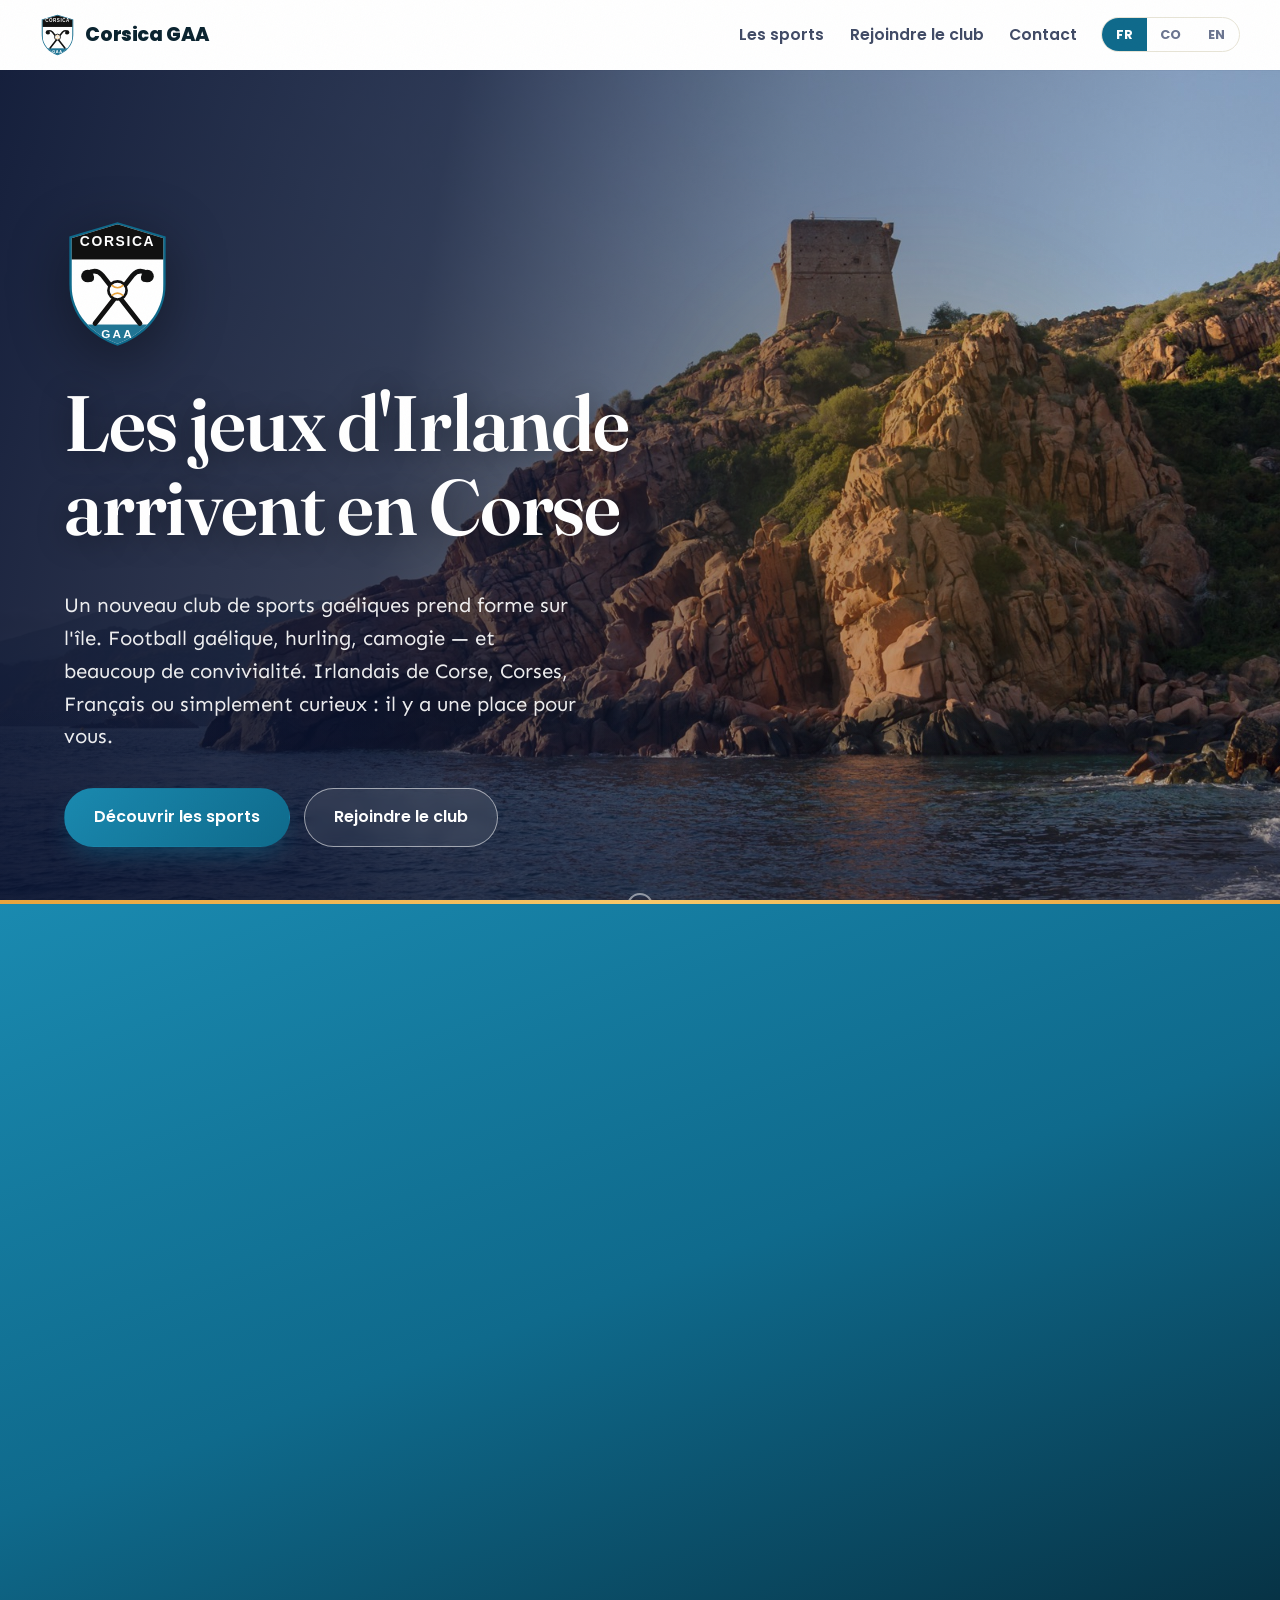
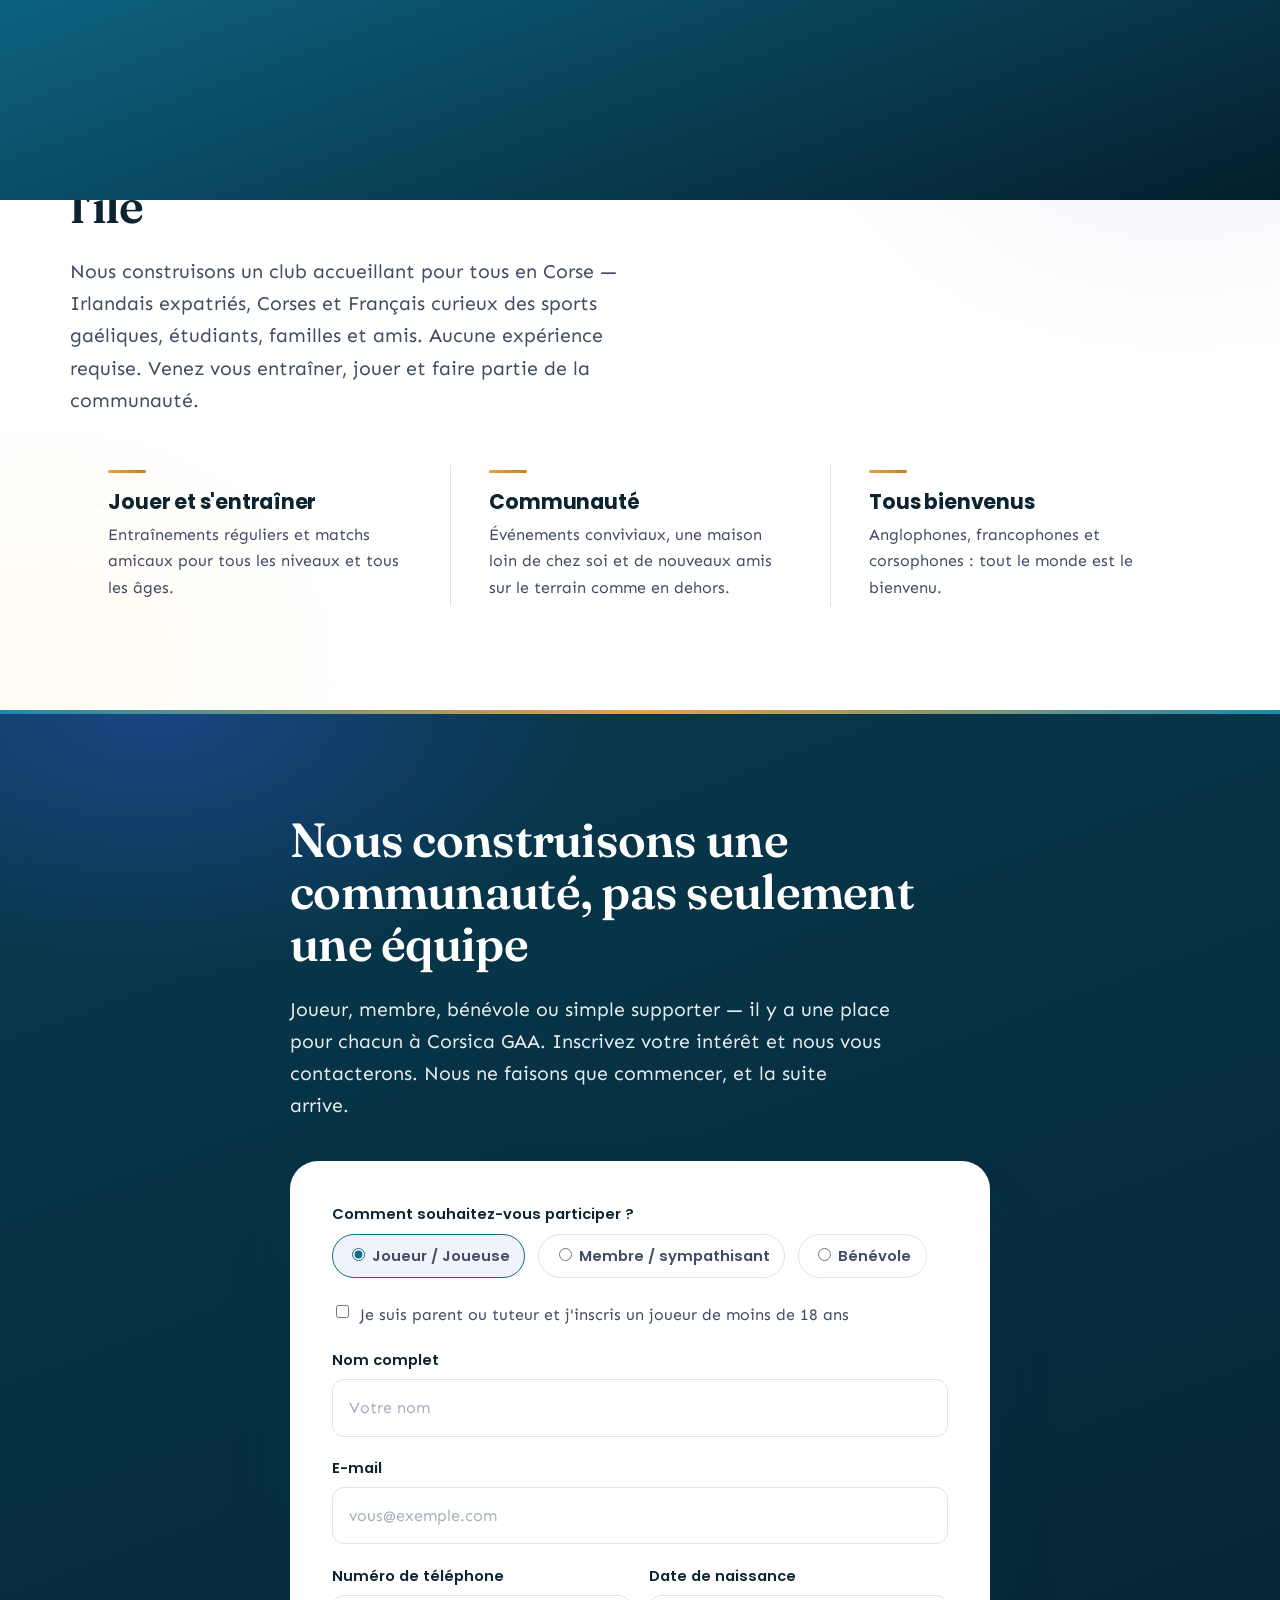
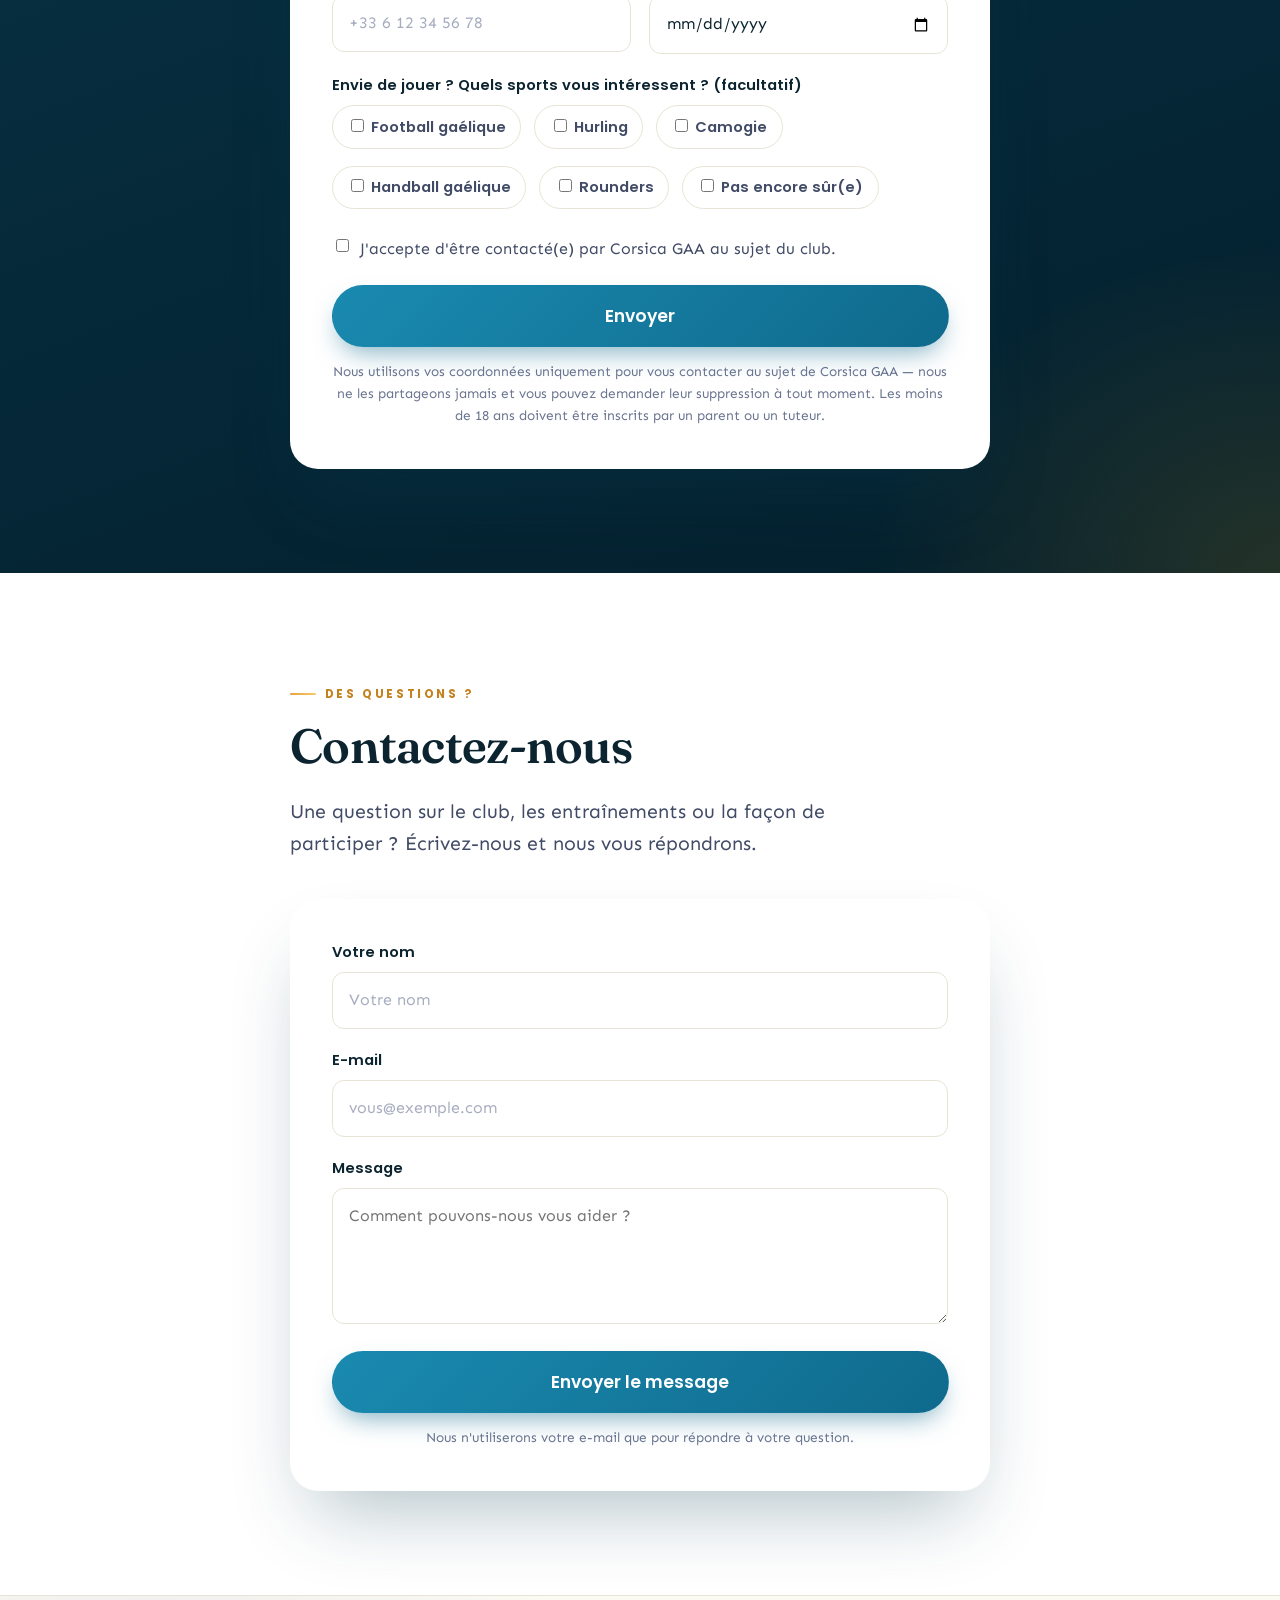
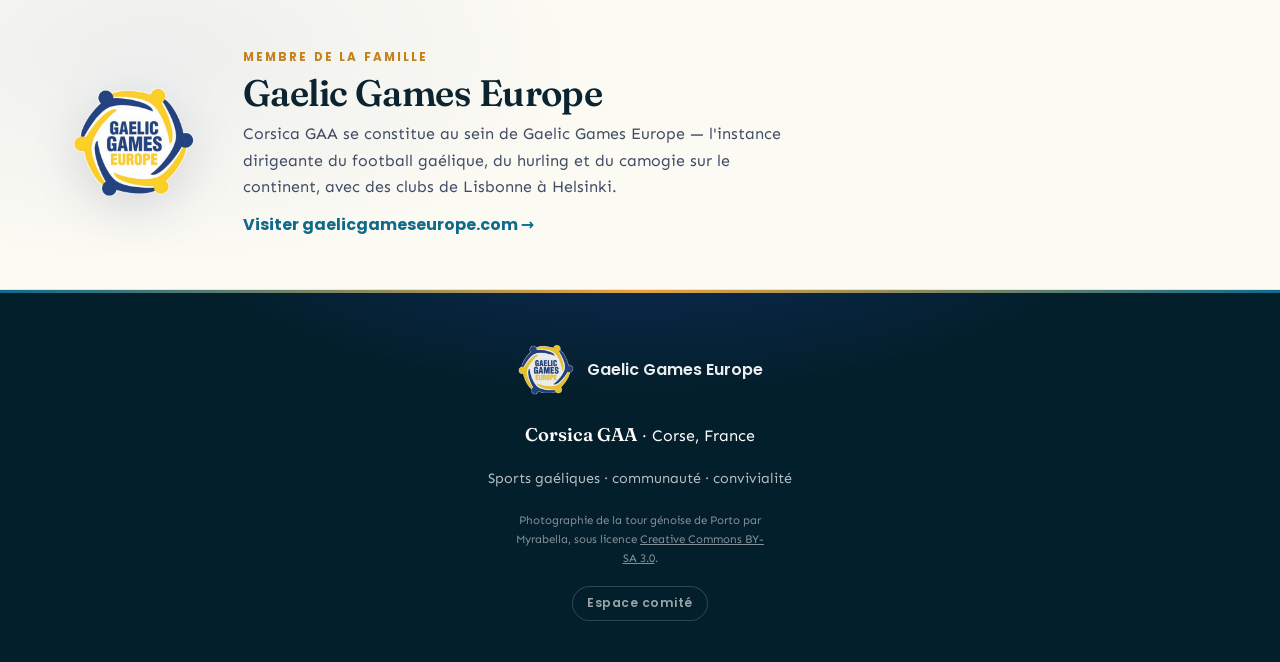
==== commit 378ab90f: "Hero: Genoese tower at Porto (Myrabella, CC BY-SA 3.0) Replaces the Bonifacio coast photo chosen at " ====
--- a/index.html
+++ b/index.html
@@ -448,7 +448,7 @@
       <strong>Corsica&nbsp;GAA</strong> · <span data-i18n="footer.location">Corsica, France</span>
     </p>
     <p class="muted" data-i18n="footer.tagline">Gaelic games · community · craic</p>
-    <p class="credit"><span data-i18n="footer.creditPre">Photograph of the Bonifacio coast by Tesla Delacroix, used under a </span><a href="https://creativecommons.org/licenses/by-sa/4.0" target="_blank" rel="noopener">Creative Commons BY-SA 4.0</a><span data-i18n="footer.creditPost"> licence.</span></p>
+    <p class="credit"><span data-i18n="footer.creditPre">Photograph of the Genoese tower at Porto by Myrabella, used under a </span><a href="https://creativecommons.org/licenses/by-sa/3.0" target="_blank" rel="noopener">Creative Commons BY-SA 3.0</a><span data-i18n="footer.creditPost"> licence.</span></p>
     <a class="footer-login" href="/admin" data-i18n="footer.login">Committee login</a>
   </footer>
 
--- a/styles.css
+++ b/styles.css
@@ -181,7 +181,7 @@
   color: #fff;
   background-color: var(--brand-ink);
   /* Content sits left; gradient is dark on the left (for the text) and clears
-     to the right so the Verona skyline reads through. */
+     to the right so the tower and cliffs read through. */
   background-image:
     linear-gradient(to top, rgba(6,16,46,.5), transparent 30%),
     linear-gradient(100deg, rgba(6,16,46,.92) 0%, rgba(6,16,46,.78) 32%, rgba(6,16,46,.4) 56%, rgba(6,16,46,.14) 82%, rgba(6,16,46,.1) 100%),
@@ -783,7 +783,9 @@
         rgba(6,16,46,.80) 100%),
       url("assets/corsica-hero.jpg");
     background-blend-mode: normal;
-    background-position: center 40%;
+    /* The Genoese tower sits right of centre in the photo; nudge the crop so
+       it stays in frame on a narrow screen. */
+    background-position: 60% 40%;
   }
   .hero::after { display: none; }          /* drop the centred gold glow */
   .hero-crest { display: none; }           /* the crest already lives in the header */
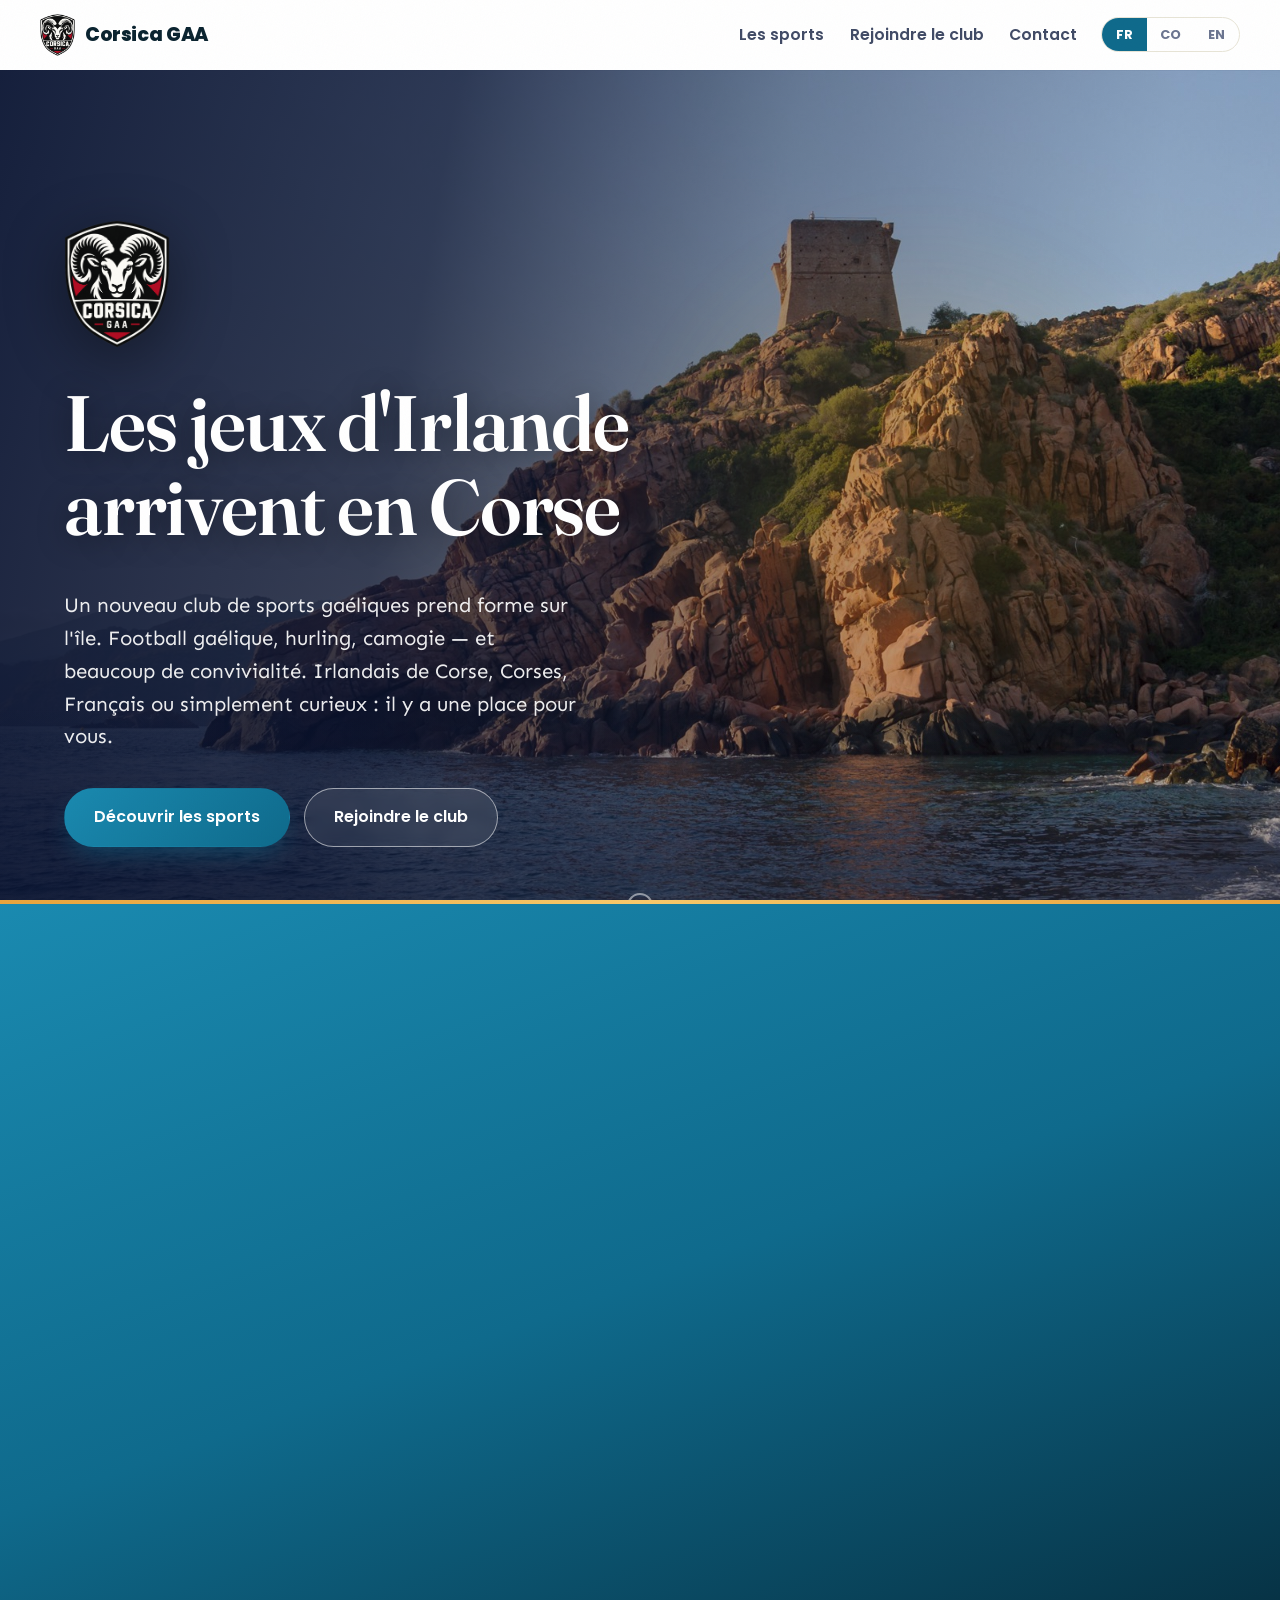
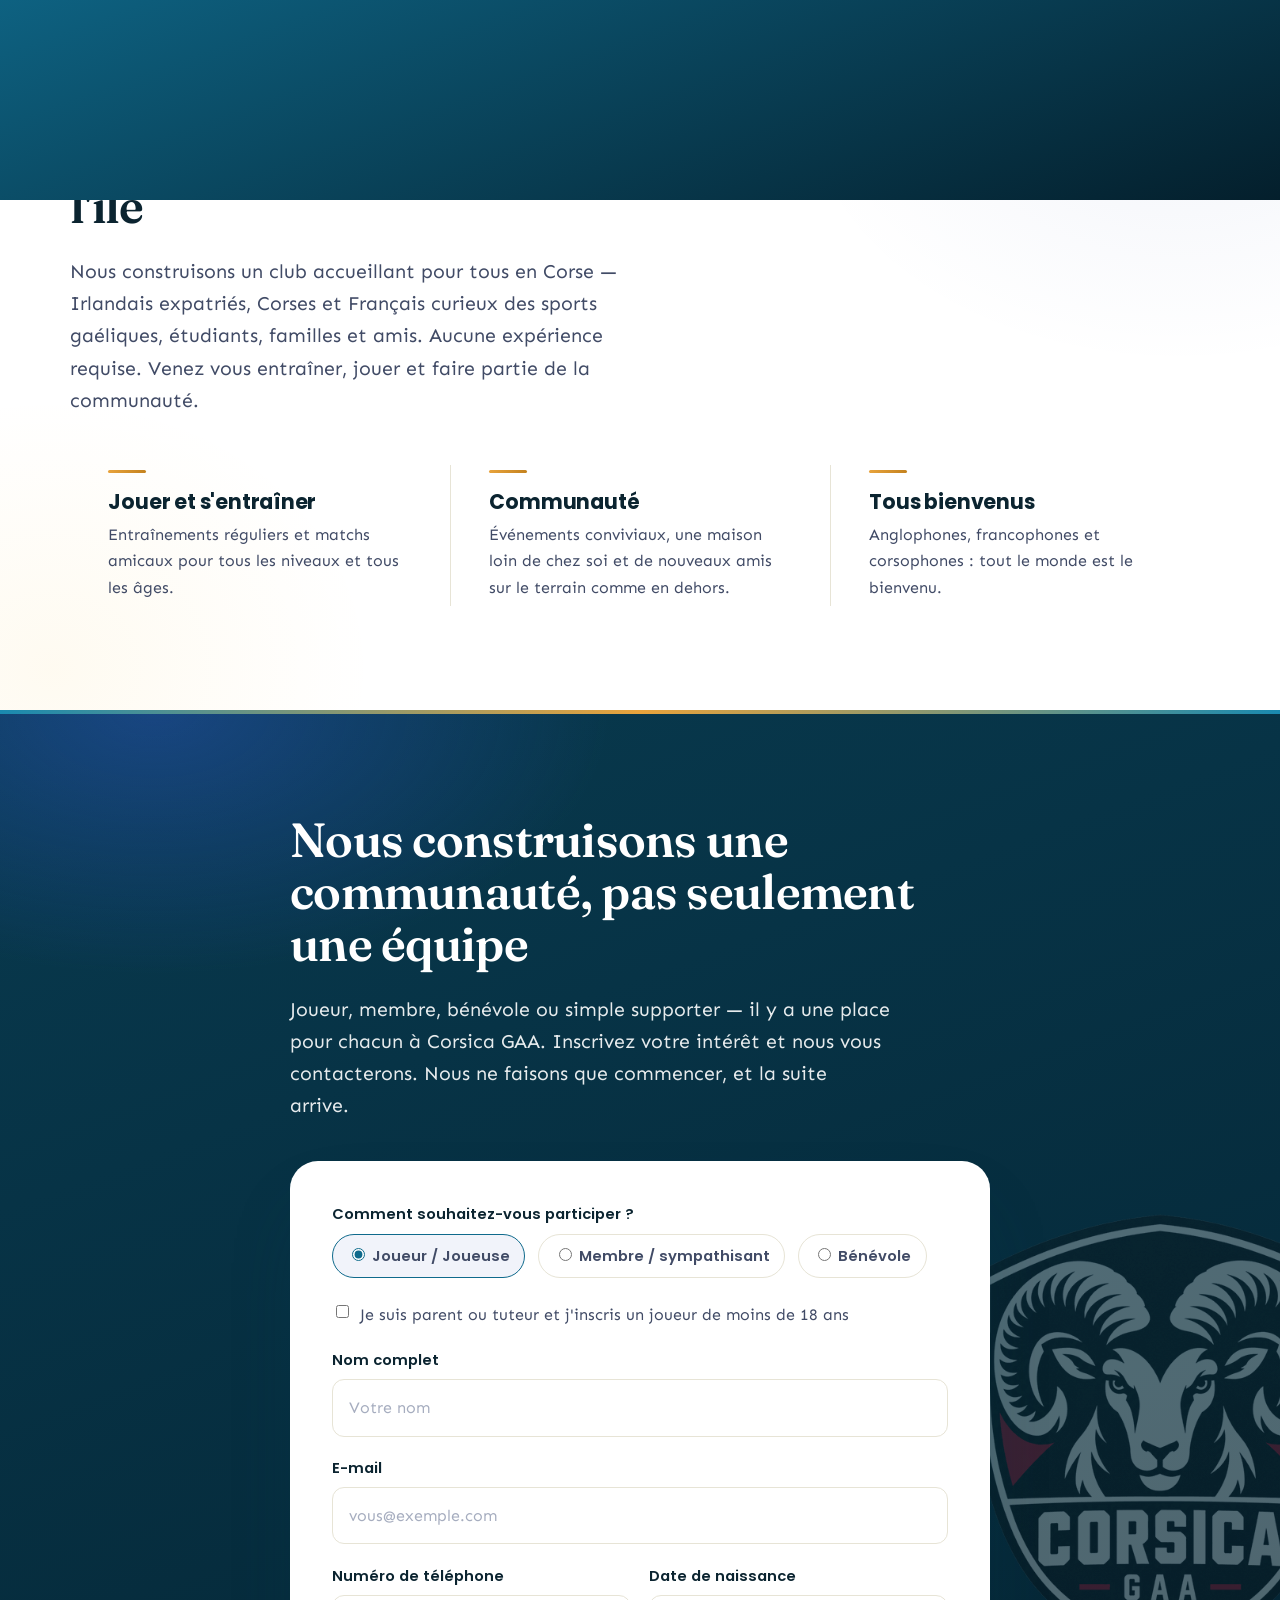
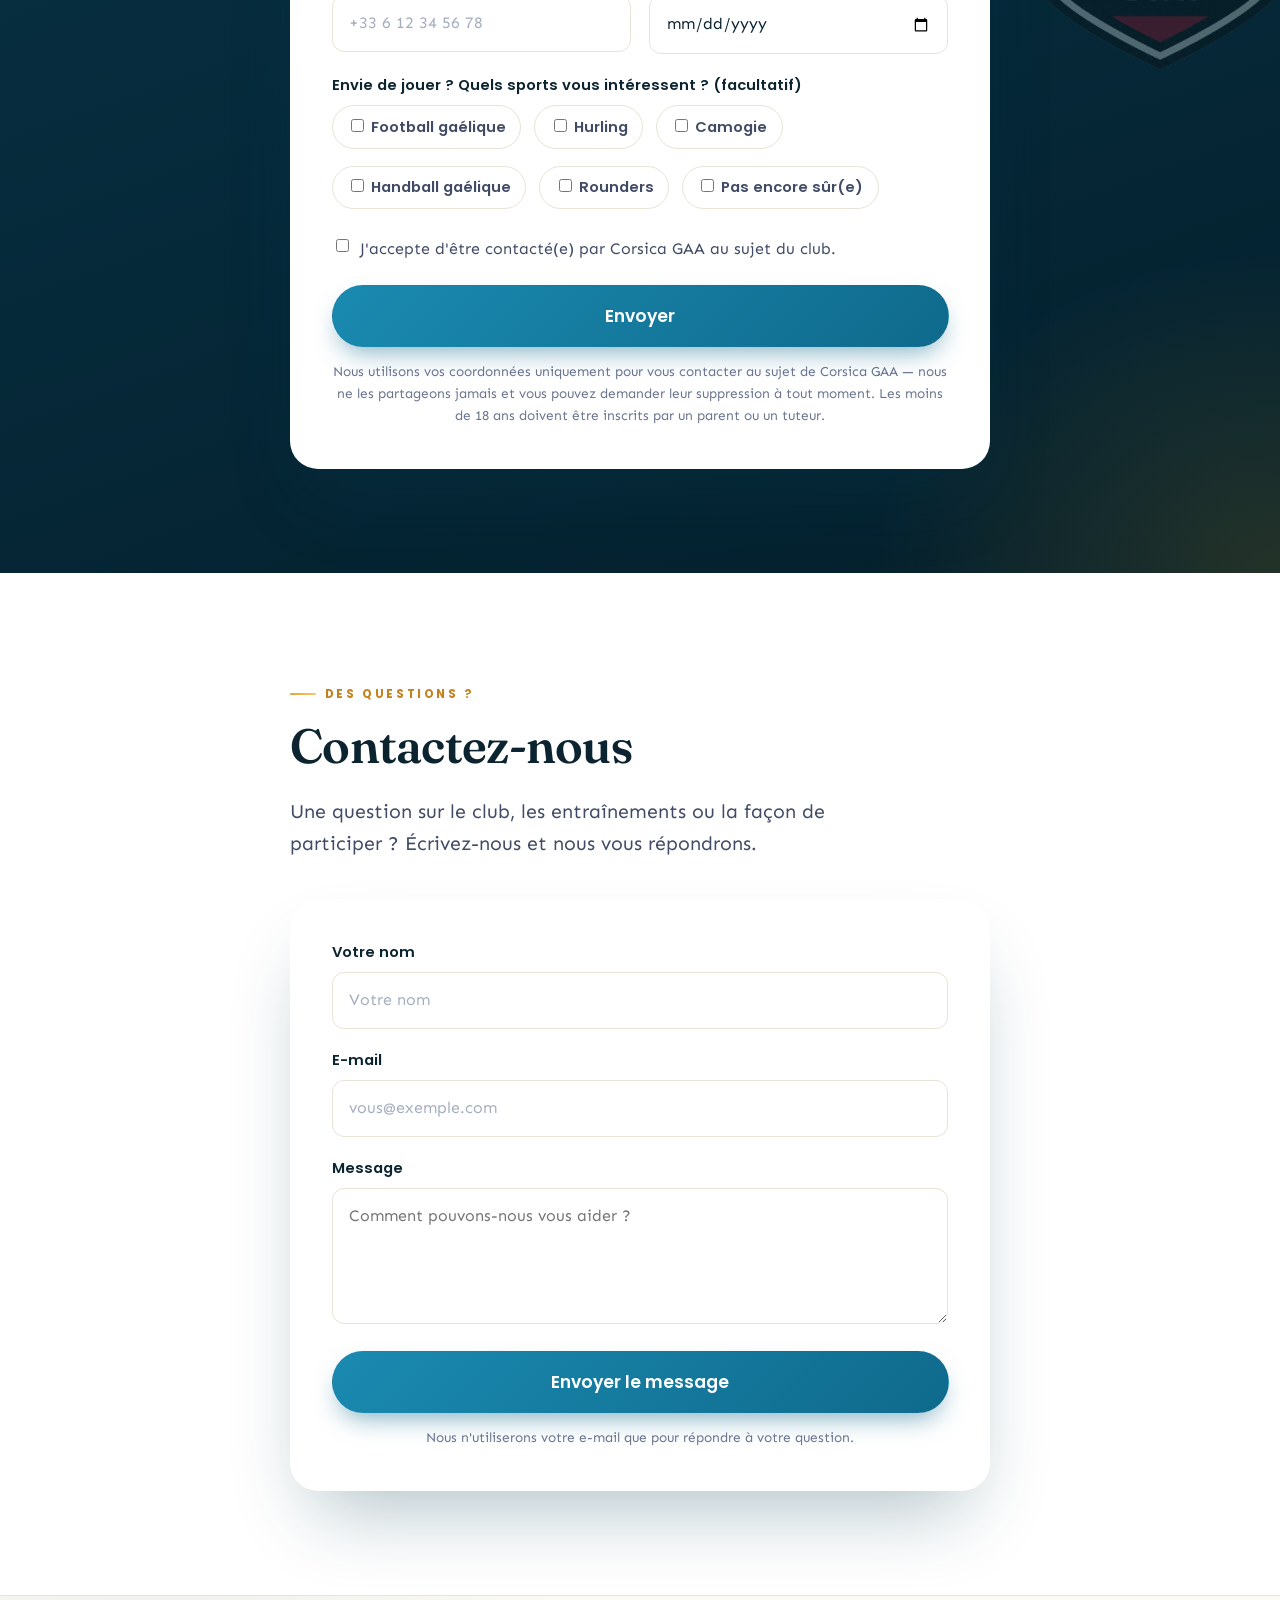
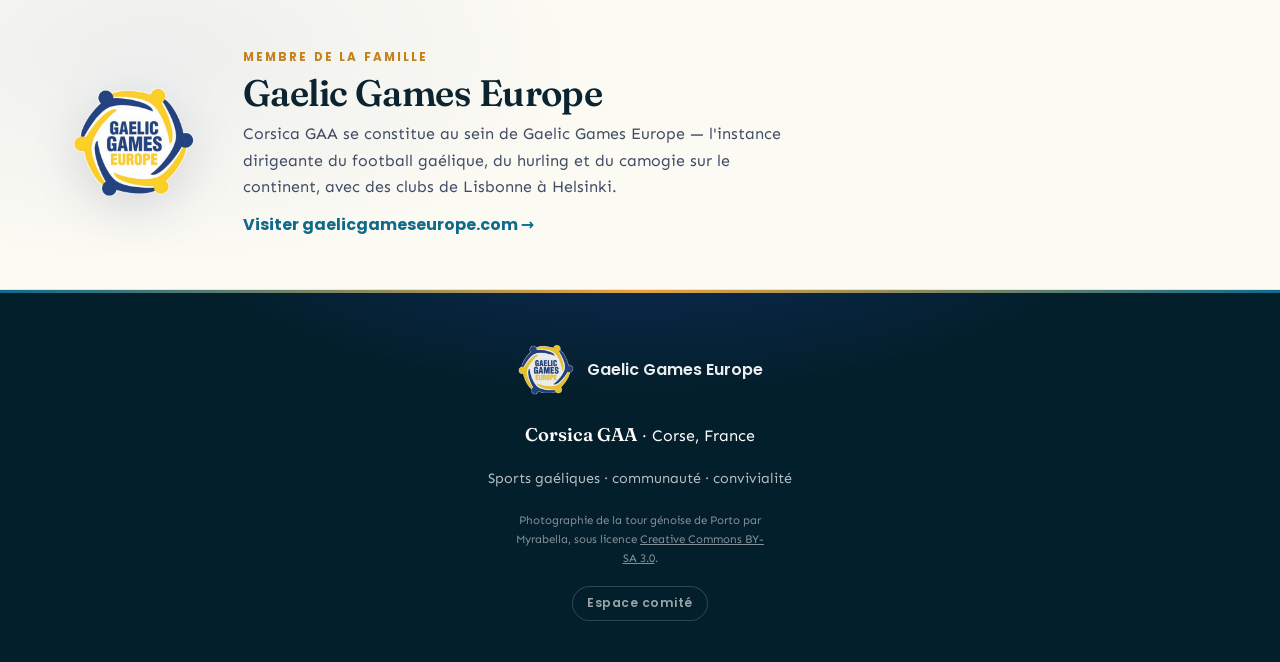
==== commit 5e329455: "Real crest: mouflon shield (transparent PNG) + favicon and touch icon Replaces the placeholder SVG. " ====
--- a/index.html
+++ b/index.html
@@ -8,13 +8,15 @@
   <link rel="preconnect" href="https://fonts.googleapis.com" />
   <link rel="preconnect" href="https://fonts.gstatic.com" crossorigin />
   <link href="https://fonts.googleapis.com/css2?family=Fraunces:opsz,wght@9..144,400;9..144,500;9..144,600;9..144,700;9..144,900&family=Poppins:wght@400;500;600;700;800&family=Sen:wght@400;600;700;800&display=swap" rel="stylesheet" />
+  <link rel="icon" type="image/png" sizes="64x64" href="assets/favicon.png" />
+  <link rel="apple-touch-icon" sizes="180x180" href="assets/apple-touch-icon.png" />
   <link rel="stylesheet" href="styles.css" />
 </head>
 <body>
   <!-- ===== Header ===== -->
   <header class="site-header">
     <a class="brand" href="#top">
-      <img src="assets/crest.svg" alt="Corsica GAA crest" class="brand-crest" onerror="this.style.display='none'" />
+      <img src="assets/crest.png" alt="Corsica GAA crest" class="brand-crest" onerror="this.style.display='none'" />
       <span class="brand-name">Corsica&nbsp;GAA</span>
     </a>
     <button class="nav-toggle" type="button" aria-label="Menu" aria-expanded="false" aria-controls="site-nav">
@@ -36,7 +38,7 @@
   <!-- ===== Hero ===== -->
   <section class="hero" id="top">
     <div class="hero-inner">
-      <img src="assets/crest.svg" alt="Corsica GAA crest" class="hero-crest" onerror="this.style.display='none'" />
+      <img src="assets/crest.png" alt="Corsica GAA crest" class="hero-crest" onerror="this.style.display='none'" />
       <p class="eyebrow" data-i18n="hero.eyebrow">Gaelic games in Corsica</p>
       <h1 data-i18n="hero.title">Bringing the games of Ireland to Corsica</h1>
       <p class="hero-sub" data-i18n="hero.sub">A new Gaelic games club is taking shape on the island. Gaelic football, hurling, camogie — and plenty of craic. Irish abroad, Corsican, French or simply curious: there's a place for you.</p>
@@ -457,7 +459,7 @@
     <div class="exit-backdrop" data-exit-close></div>
     <div class="exit-card" role="dialog" aria-modal="true" aria-labelledby="exit-title">
       <button class="exit-close" type="button" data-exit-close aria-label="Close">&times;</button>
-      <img class="exit-crest" src="assets/crest.svg" alt="" onerror="this.style.display='none'" />
+      <img class="exit-crest" src="assets/crest.png" alt="" onerror="this.style.display='none'" />
       <h2 id="exit-title" data-i18n="subscribe.title">Before you go…</h2>
       <p data-i18n="subscribe.body">Join our community list for updates on training, matches and events at Corsica GAA.</p>
       <form class="exit-form" novalidate>
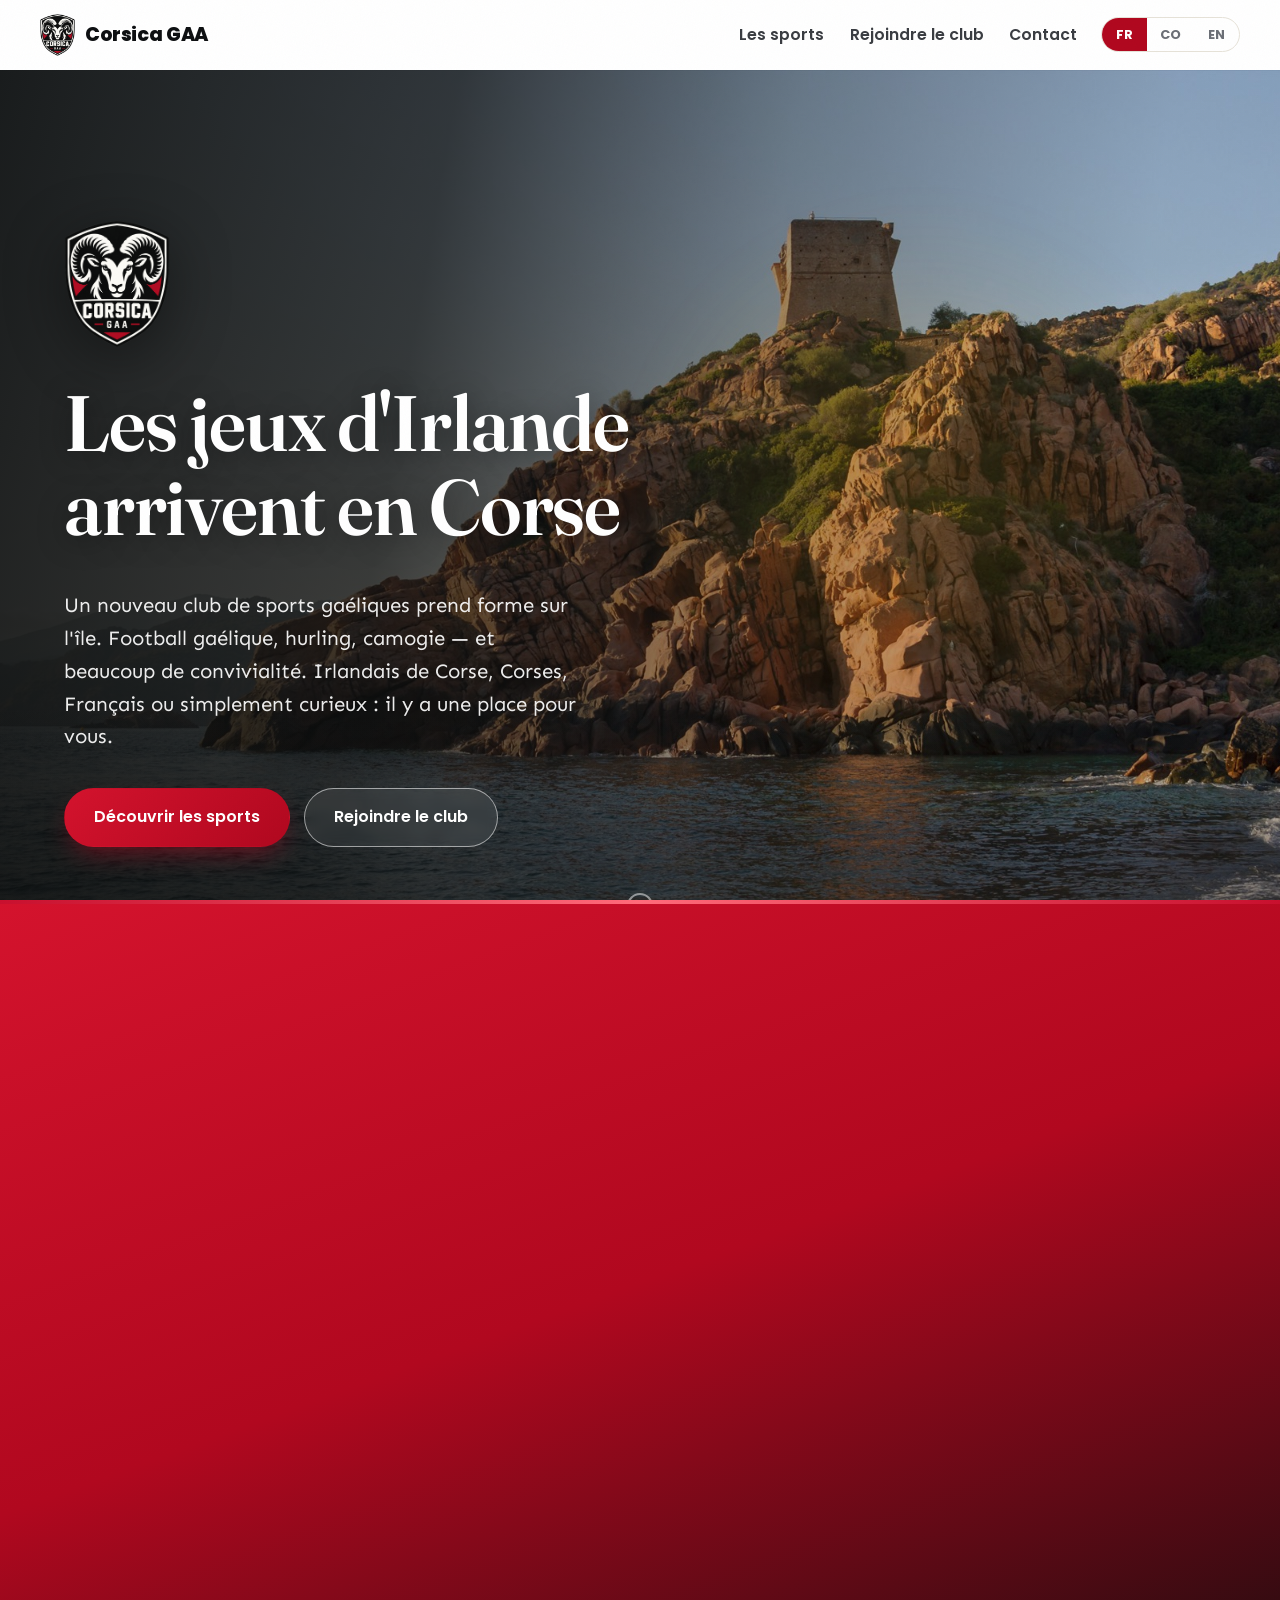
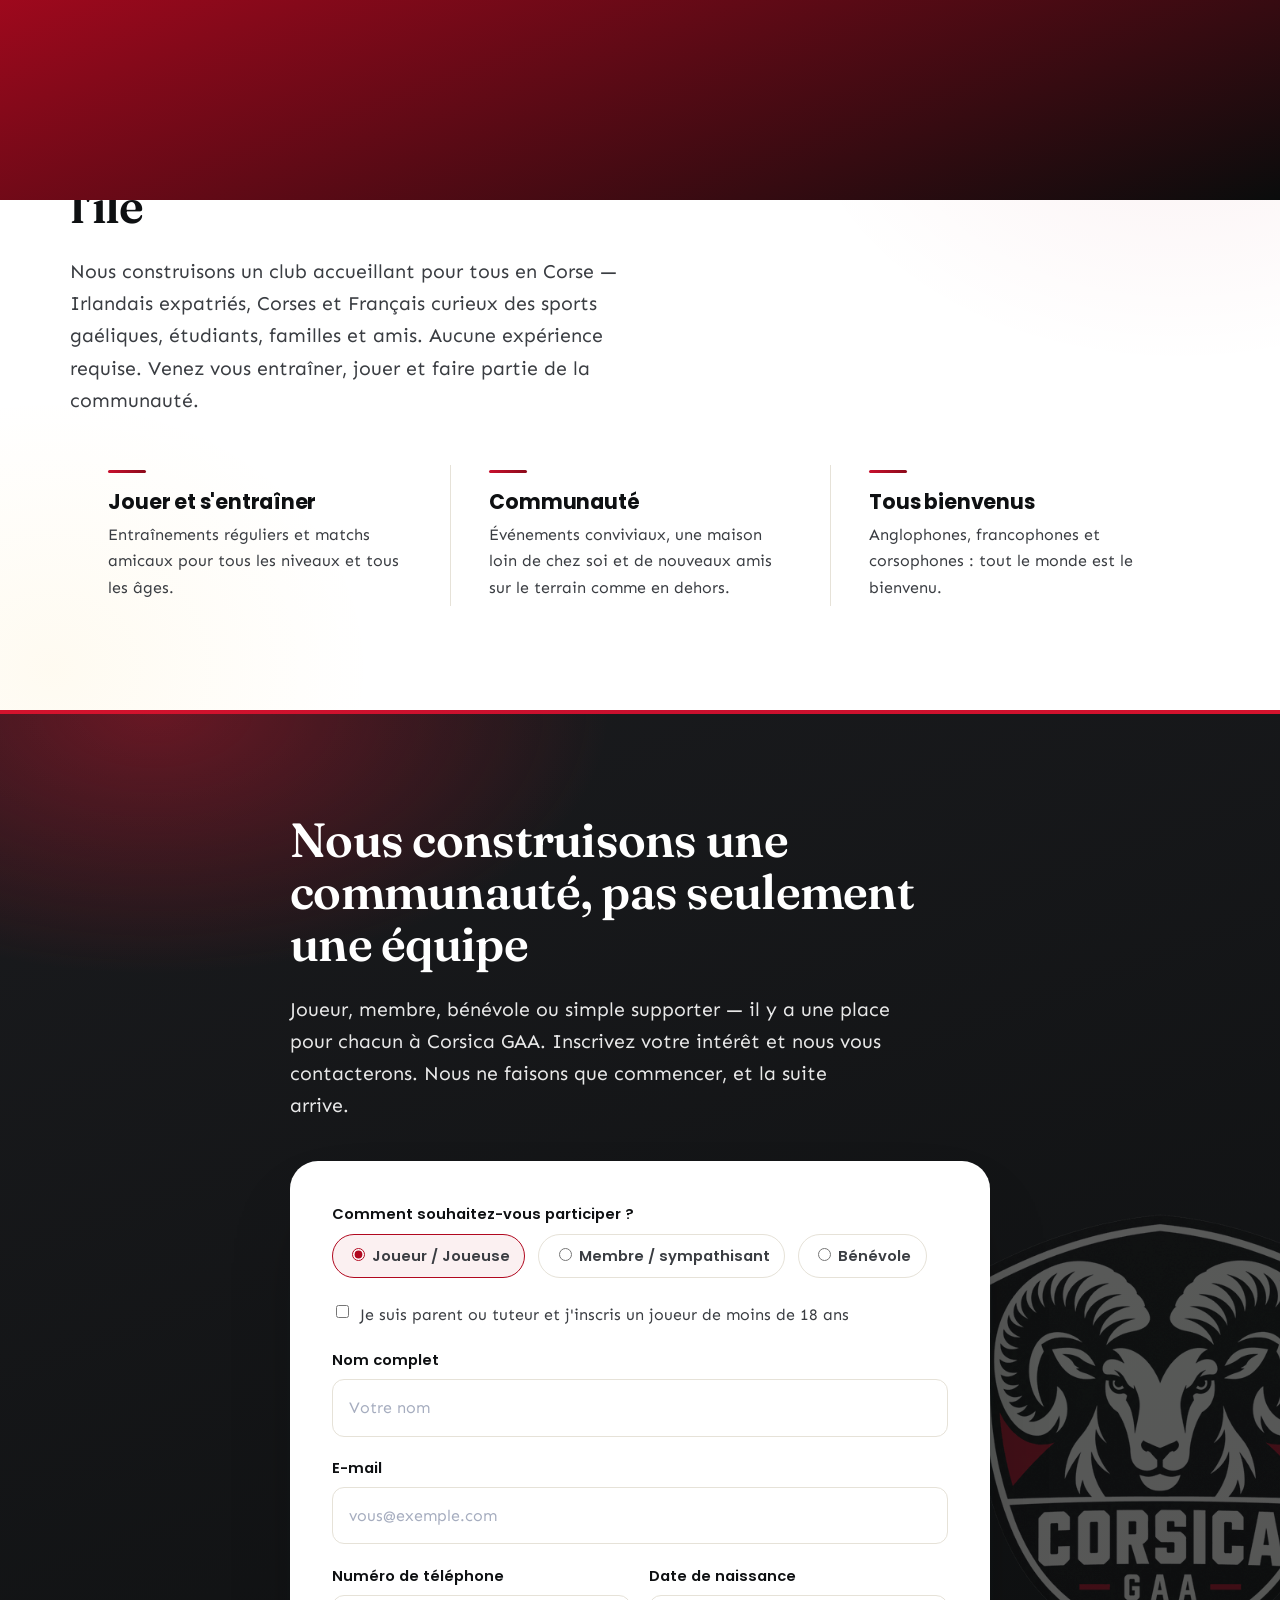
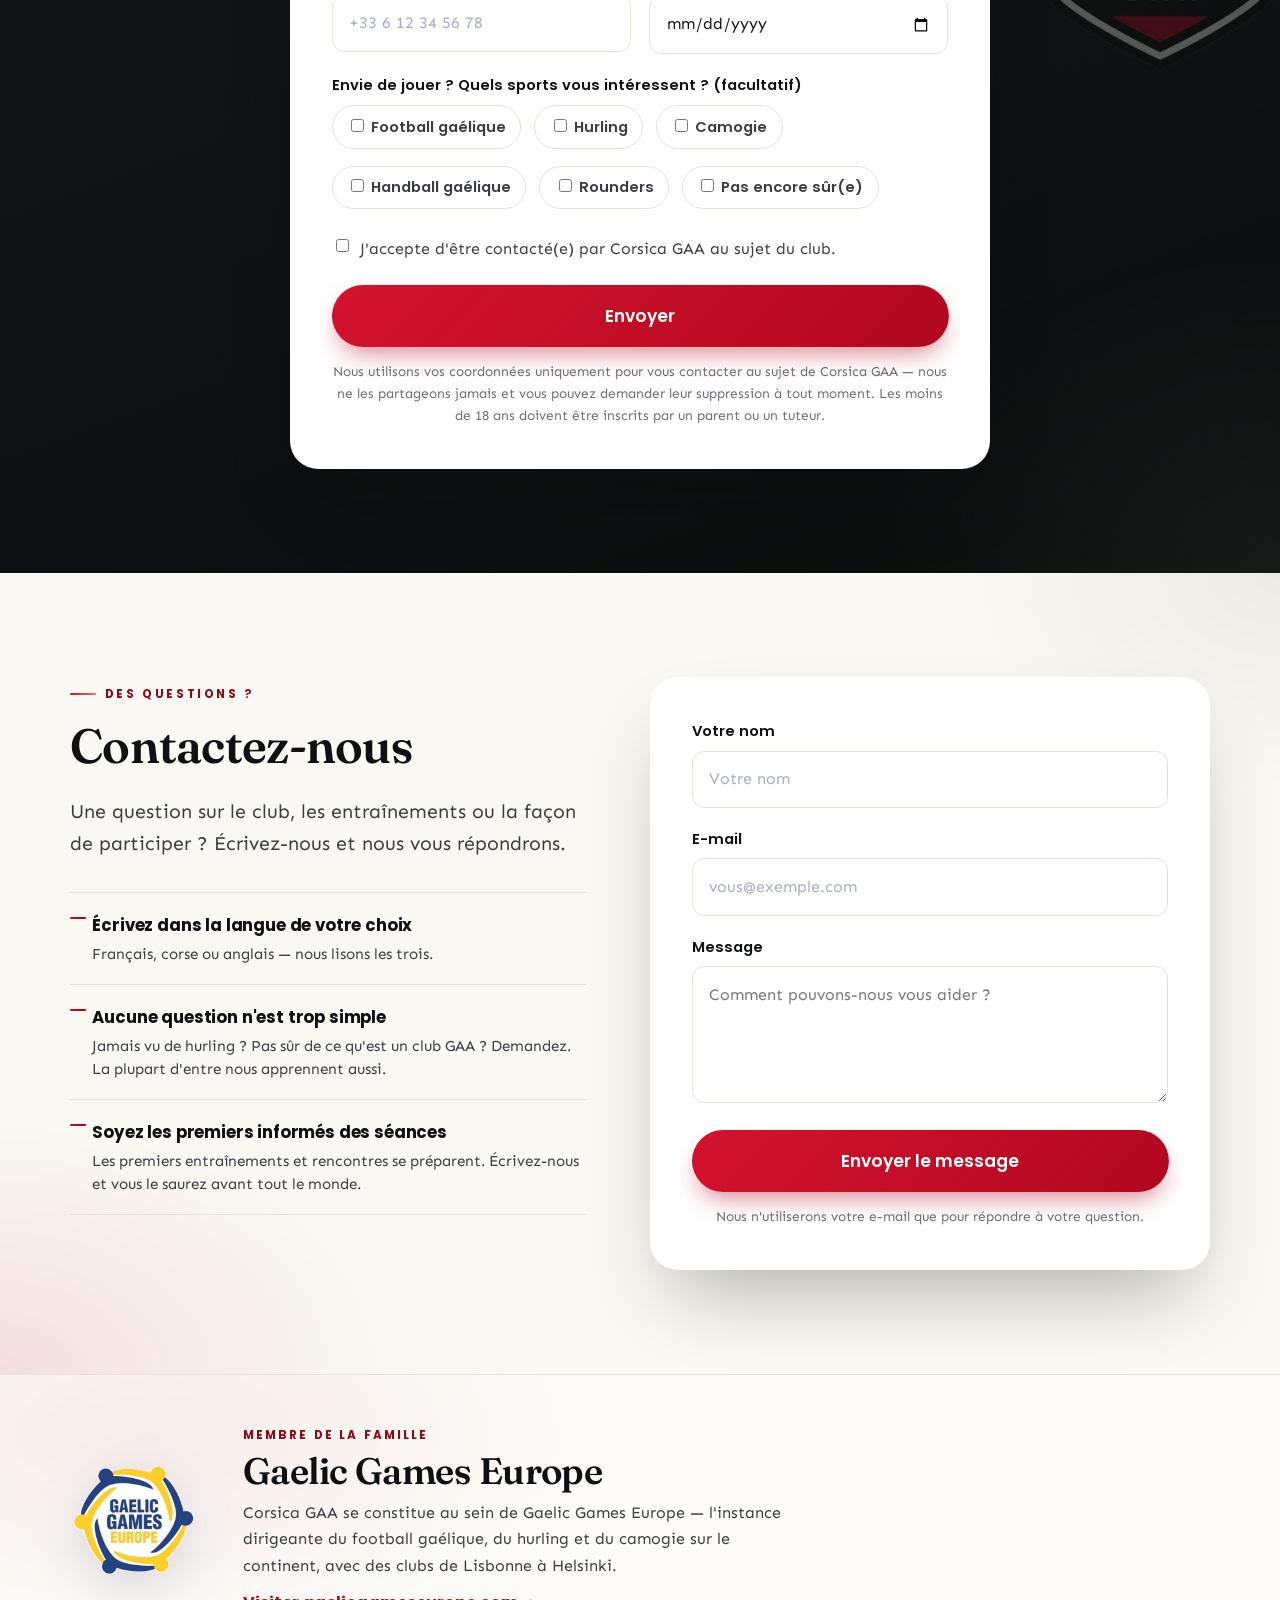
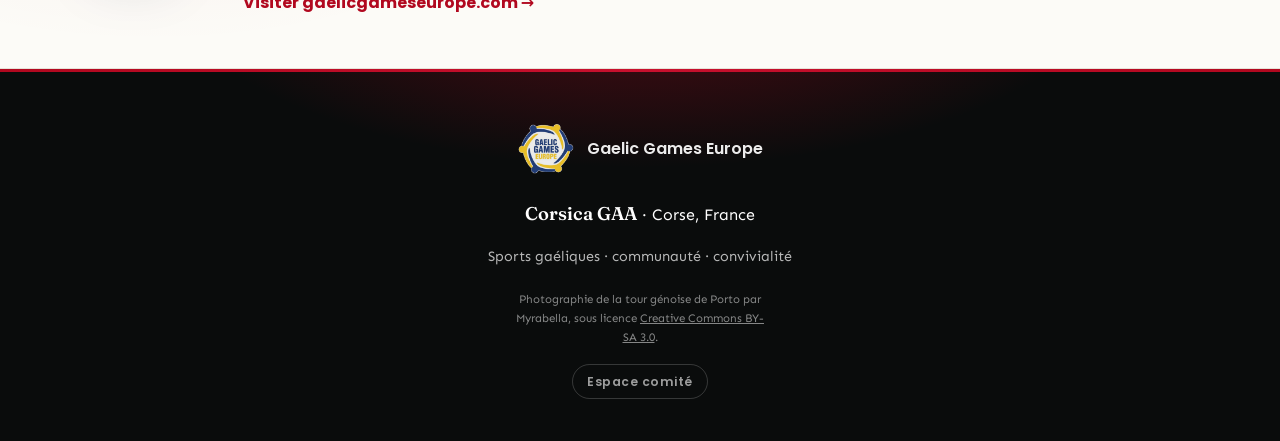
==== commit 7896dae1: "Contact section: tinted band, two columns, reassurance points The contact form sat alone on a white " ====
--- a/index.html
+++ b/index.html
@@ -400,10 +400,26 @@
 
   <!-- ===== Contact / questions ===== -->
   <section class="section" id="contact">
-    <div class="section-inner section-narrow">
-      <p class="eyebrow" data-i18n="contact.kicker">Questions?</p>
-      <h2 data-i18n="contact.title">Get in touch</h2>
-      <p class="lead" data-i18n="contact.body">Have a question about the club, training or getting involved? Send us a message and we'll get back to you.</p>
+    <div class="section-inner contact-grid">
+      <div class="contact-intro">
+        <p class="eyebrow" data-i18n="contact.kicker">Questions?</p>
+        <h2 data-i18n="contact.title">Get in touch</h2>
+        <p class="lead" data-i18n="contact.body">Have a question about the club, training or getting involved? Send us a message and we'll get back to you.</p>
+        <ul class="about-points contact-points">
+          <li>
+            <span class="ap-t" data-i18n="contact.p1.t">Write in any language</span>
+            <span class="ap-d" data-i18n="contact.p1.d">French, Corsican or English — we read all three.</span>
+          </li>
+          <li>
+            <span class="ap-t" data-i18n="contact.p2.t">No question is too basic</span>
+            <span class="ap-d" data-i18n="contact.p2.d">Never seen hurling? Not sure what a GAA club is? Ask away. Most of us are learning too.</span>
+          </li>
+          <li>
+            <span class="ap-t" data-i18n="contact.p3.t">Be first to hear about sessions</span>
+            <span class="ap-d" data-i18n="contact.p3.d">The first training days and meet-ups are being planned. Get in touch and you'll hear before anyone else.</span>
+          </li>
+        </ul>
+      </div>
 
       <form class="join-form contact-form" name="corsica-gaa-contact" method="POST" novalidate>
         <p class="hp-field" aria-hidden="true">
--- a/styles.css
+++ b/styles.css
@@ -1,33 +1,33 @@
 /* ============================================================
    Corsica GAA — theme
-   Mediterranean teal + sun-gold with the Corsican black & white, elevated with an editorial
+   Crest colours: Corsican black, crest red and off-white, elevated with an editorial
    serif display face (Fraunces), depth, grain and motion.
    Tweak the three brand variables to re-theme the whole site.
    ============================================================ */
 :root {
-  --brand:        #0f6a8c;   /* Mediterranean teal-blue */
-  --brand-2:      #1a8ab0;   /* brighter teal for gradients */
-  --brand-dark:   #083a4f;   /* deep sea (shadows/gradient) */
-  --brand-ink:    #041f2c;   /* near-black teal */
-  --accent:       #e8a33c;   /* Corsican sun gold */
-  --accent-2:     #f7c86a;   /* light gold highlight */
-  --accent-dark:  #c4821e;
-  --ink:          #0b2430;   /* deep teal ink for headings */
-  --body:         #414b66;   /* body text */
-  --muted:        #6b7590;
+  --brand:        #b1081f;   /* crest red */
+  --brand-2:      #d4132d;   /* brighter red for gradients */
+  --brand-dark:   #1a1b1e;   /* charcoal (shadows/gradient) */
+  --brand-ink:    #0a0c0c;   /* crest black */
+  --accent:       #c8102e;   /* crest red, bright */
+  --accent-2:     #ff6b7a;   /* light red for dark backgrounds */
+  --accent-dark:  #8c0a1a;
+  --ink:          #0e1012;   /* near-black ink for headings */
+  --body:         #3a3d42;   /* body text */
+  --muted:        #6b6f76;
   --bg:           #ffffff;
-  --bg-alt:       #f7f5ec;   /* warm cream from the crest landmarks */
-  --bg-cream:     #fbfaf3;
-  --line:         #e7e4d6;
+  --bg-alt:       #faf8f2;   /* crest off-white */
+  --bg-cream:     #fcfbf7;
+  --line:         #e6e2d8;
   --card:         #ffffff;
 
   --radius:       18px;
   --radius-sm:    12px;
   --radius-lg:    28px;
-  --shadow-sm:    0 2px 10px rgba(8, 58, 79, .06);
-  --shadow:       0 18px 40px -12px rgba(8, 58, 79, .18);
-  --shadow-lg:    0 40px 80px -24px rgba(8, 58, 79, .32);
-  --ring:         0 0 0 3px rgba(15, 106, 140, .18);
+  --shadow-sm:    0 2px 10px rgba(10, 12, 12, .06);
+  --shadow:       0 18px 40px -12px rgba(10, 12, 12, .18);
+  --shadow-lg:    0 40px 80px -24px rgba(10, 12, 12, .32);
+  --ring:         0 0 0 3px rgba(177, 8, 31, .18);
 
   --maxw:         1140px;
   --font-display: "Fraunces", Georgia, "Times New Roman", serif;
@@ -112,9 +112,9 @@
 .btn-primary {
   color: #fff;
   background: linear-gradient(135deg, var(--brand-2), var(--brand));
-  box-shadow: 0 12px 26px -8px rgba(15, 106, 140, .55);
-}
-.btn-primary:hover { box-shadow: 0 18px 34px -8px rgba(15, 106, 140, .62); }
+  box-shadow: 0 12px 26px -8px rgba(177, 8, 31, .55);
+}
+.btn-primary:hover { box-shadow: 0 18px 34px -8px rgba(177, 8, 31, .62); }
 .btn-ghost {
   background: rgba(255,255,255,.08); color: #fff;
   border-color: rgba(255,255,255,.55);
@@ -183,8 +183,8 @@
   /* Content sits left; gradient is dark on the left (for the text) and clears
      to the right so the tower and cliffs read through. */
   background-image:
-    linear-gradient(to top, rgba(6,16,46,.5), transparent 30%),
-    linear-gradient(100deg, rgba(6,16,46,.92) 0%, rgba(6,16,46,.78) 32%, rgba(6,16,46,.4) 56%, rgba(6,16,46,.14) 82%, rgba(6,16,46,.1) 100%),
+    linear-gradient(to top, rgba(10,12,12,.5), transparent 30%),
+    linear-gradient(100deg, rgba(10,12,12,.92) 0%, rgba(10,12,12,.78) 32%, rgba(10,12,12,.4) 56%, rgba(10,12,12,.14) 82%, rgba(10,12,12,.1) 100%),
     url("assets/corsica-hero.jpg");
   background-size: cover;
   background-position: center 30%;
@@ -264,7 +264,7 @@
 .card-icon {
   font-size: 1.7rem; width: 58px; height: 58px; display: grid; place-items: center;
   border-radius: 16px; margin-bottom: 1.1rem;
-  background: linear-gradient(140deg, rgba(26,63,160,.10), rgba(246,180,14,.14));
+  background: linear-gradient(140deg, rgba(177,8,31,.10), rgba(200,16,46,.08));
 }
 
 /* About (desktop): slicker editorial columns — no boxes, gold accents */
@@ -300,7 +300,7 @@
 .affiliation {
   position: relative;
   background:
-    radial-gradient(600px 300px at 12% 20%, rgba(26,63,160,.06), transparent 70%),
+    radial-gradient(600px 300px at 12% 20%, rgba(177,8,31,.06), transparent 70%),
     var(--bg-cream);
   border-top: 1px solid var(--line);
   border-bottom: 1px solid var(--line);
@@ -365,7 +365,7 @@
 /* Subtle warm/brand tint so About isn't flat white */
 #about {
   background:
-    radial-gradient(620px 440px at 92% 10%, rgba(26,63,160,.055), transparent 62%),
+    radial-gradient(620px 440px at 92% 10%, rgba(177,8,31,.055), transparent 62%),
     radial-gradient(520px 440px at 4% 94%, rgba(246,180,14,.06), transparent 62%),
     var(--bg);
 }
@@ -373,9 +373,9 @@
 #join {
   position: relative; color: #fff;
   background:
-    radial-gradient(760px 440px at 12% 0%, rgba(47,87,201,.42), transparent 60%),
-    radial-gradient(680px 540px at 100% 100%, rgba(246,180,14,.13), transparent 60%),
-    linear-gradient(160deg, #083a4f 0%, #041f2c 100%);
+    radial-gradient(760px 440px at 12% 0%, rgba(212,19,45,.42), transparent 60%),
+    radial-gradient(680px 540px at 100% 100%, rgba(255,255,255,.06), transparent 60%),
+    linear-gradient(160deg, #1a1b1e 0%, #0a0c0c 100%);
 }
 #join::before {
   content: ""; position: absolute; top: 0; left: 0; right: 0; height: 4px;
@@ -419,7 +419,7 @@
   transition: border-color .18s var(--ease), background .18s var(--ease);
 }
 .check:hover { border-color: var(--brand); }
-.check:has(input:checked) { border-color: var(--brand); background: rgba(26,63,160,.06); }
+.check:has(input:checked) { border-color: var(--brand); background: rgba(177,8,31,.06); }
 .check input { width: auto; accent-color: var(--brand); }
 .consent, .parent-toggle { display: flex; border: 0; padding: 0; }
 .consent { margin: .4rem 0 1.4rem; align-items: flex-start; }
@@ -455,7 +455,7 @@
   position: relative; text-align: center; padding: 3.2rem 1.2rem 2.6rem;
   color: #fff;
   background:
-    radial-gradient(700px 300px at 50% -30%, rgba(26,63,160,.5), transparent 70%),
+    radial-gradient(700px 300px at 50% -30%, rgba(177,8,31,.5), transparent 70%),
     var(--brand-ink);
 }
 .site-footer::before {
@@ -611,7 +611,7 @@
 
 /* Lightbox modal */
 .game-modal { position: fixed; inset: 0; z-index: 100; display: grid; place-items: center; padding: 1.2rem; }
-.game-modal-backdrop { position: absolute; inset: 0; background: rgba(4,31,44,.55); backdrop-filter: blur(4px); animation: fadeDetail .25s ease both; }
+.game-modal-backdrop { position: absolute; inset: 0; background: rgba(10,12,12,.55); backdrop-filter: blur(4px); animation: fadeDetail .25s ease both; }
 .game-modal-card {
   position: relative; z-index: 1; width: min(640px, 100%); max-height: 88vh; overflow-y: auto;
   background: var(--card); border-radius: var(--radius-lg);
@@ -653,7 +653,7 @@
 /* ===== Exit-intent community-list modal ===== */
 .exit-modal { position: fixed; inset: 0; z-index: 300; display: grid; place-items: center; padding: 1.2rem; }
 .exit-modal[hidden] { display: none; }
-.exit-backdrop { position: absolute; inset: 0; background: rgba(4,31,44,.6); backdrop-filter: blur(4px); -webkit-backdrop-filter: blur(4px); animation: fadeDetail .25s ease both; }
+.exit-backdrop { position: absolute; inset: 0; background: rgba(10,12,12,.6); backdrop-filter: blur(4px); -webkit-backdrop-filter: blur(4px); animation: fadeDetail .25s ease both; }
 .exit-card {
   position: relative; z-index: 1; width: min(460px, 100%); background: #fff;
   border-radius: var(--radius-lg); box-shadow: var(--shadow-lg);
@@ -744,8 +744,8 @@
 
   /* ---- Mobile-only header + hero treatment ---- */
   /* Inverted (dark) header with white text + larger crest */
-  .site-header { background: rgba(4,31,44,.85); border-bottom-color: rgba(255,255,255,.14); gap: .55rem; }
-  .site-header.is-stuck { background: rgba(4,31,44,.94); box-shadow: 0 6px 20px rgba(0,0,0,.3); }
+  .site-header { background: rgba(10,12,12,.85); border-bottom-color: rgba(255,255,255,.14); gap: .55rem; }
+  .site-header.is-stuck { background: rgba(10,12,12,.94); box-shadow: 0 6px 20px rgba(0,0,0,.3); }
   .brand-name { color: #fff; }
   .brand-crest { height: 56px; }
   .site-header.is-stuck .brand-crest { height: 46px; }
@@ -775,12 +775,12 @@
     padding-top: 1.75rem; padding-bottom: 3rem;
     background-image:
       linear-gradient(to bottom,
-        rgba(6,16,46,.92) 0%,
-        rgba(6,16,46,.66) 20%,
-        rgba(6,16,46,.22) 40%,
-        rgba(6,16,46,0)   58%,
-        rgba(6,16,46,.34) 82%,
-        rgba(6,16,46,.80) 100%),
+        rgba(10,12,12,.92) 0%,
+        rgba(10,12,12,.66) 20%,
+        rgba(10,12,12,.22) 40%,
+        rgba(10,12,12,0)   58%,
+        rgba(10,12,12,.34) 82%,
+        rgba(10,12,12,.80) 100%),
       url("assets/corsica-hero.jpg");
     background-blend-mode: normal;
     /* The Genoese tower sits right of centre in the photo; nudge the crop so
@@ -806,7 +806,7 @@
   }
   .hero-cta--mobile .btn-primary {
     background: linear-gradient(135deg, var(--brand-2) 0%, var(--brand) 100%);
-    box-shadow: 0 12px 26px -10px rgba(26,63,160,.7), inset 0 1px 0 rgba(255,255,255,.28);
+    box-shadow: 0 12px 26px -10px rgba(177,8,31,.7), inset 0 1px 0 rgba(255,255,255,.28);
   }
   .hero-cta--mobile .btn-ghost {
     background: rgba(255,255,255,.12); border: 1.5px solid rgba(255,255,255,.55);
@@ -825,3 +825,20 @@
   .brand-name { font-size: 1.05rem; }
   .btn { padding: .85rem 1.4rem; }
 }
+
+/* ===== Contact: tinted band, intro + reassurance points left, form right ===== */
+#contact { background: var(--bg-alt); overflow: hidden; }
+#contact::before {
+  content: ""; position: absolute; inset: 0; pointer-events: none;
+  background:
+    radial-gradient(640px 420px at 0% 100%, rgba(177,8,31,.10), transparent 60%),
+    radial-gradient(520px 360px at 100% 0%, rgba(10,12,12,.06), transparent 60%);
+}
+#contact .section-inner { position: relative; z-index: 1; }
+.contact-grid { display: grid; grid-template-columns: minmax(0, 1fr) minmax(0, 560px); gap: clamp(2rem, 5vw, 4.5rem); align-items: start; }
+.contact-grid .join-form { margin: 0; max-width: none; }
+.contact-points { margin-top: 2rem; }
+@media (max-width: 900px) {
+  .contact-grid { grid-template-columns: 1fr; }
+  .contact-points { margin-top: 1.4rem; margin-bottom: .4rem; }
+}
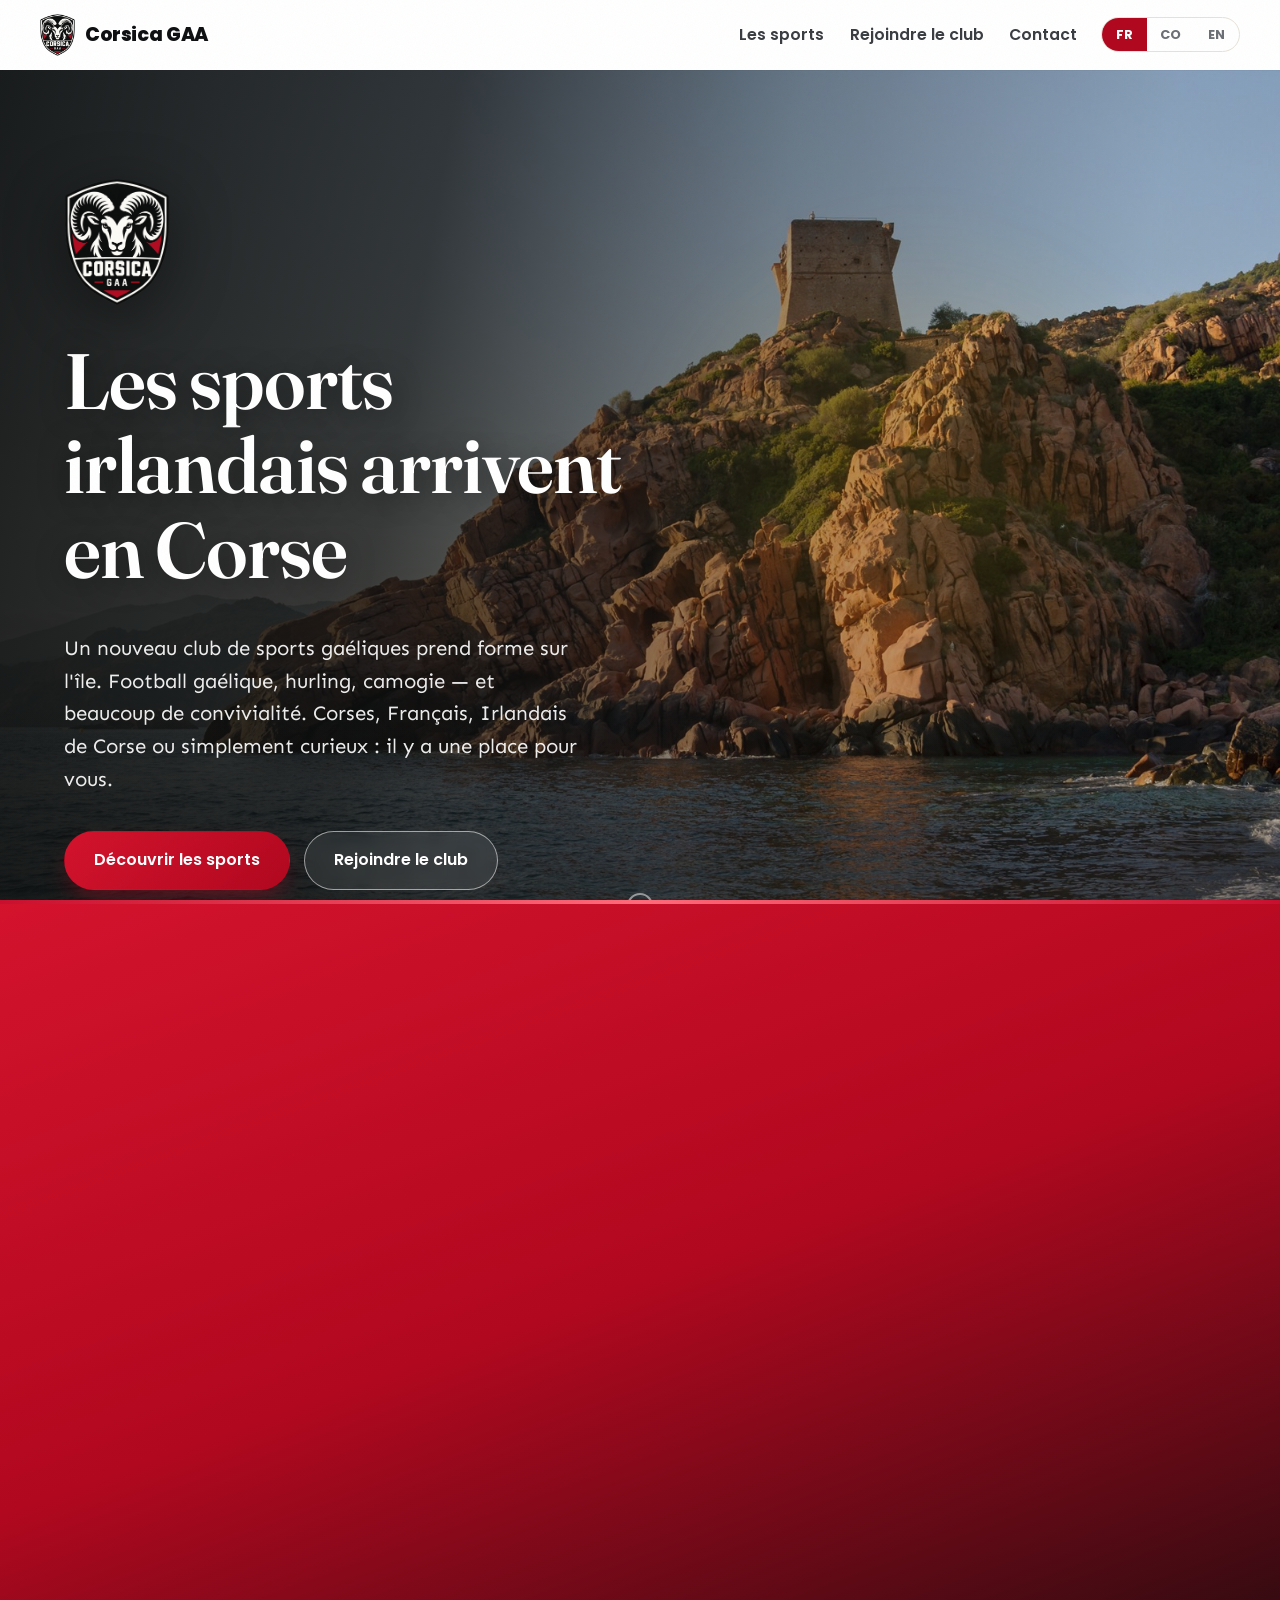
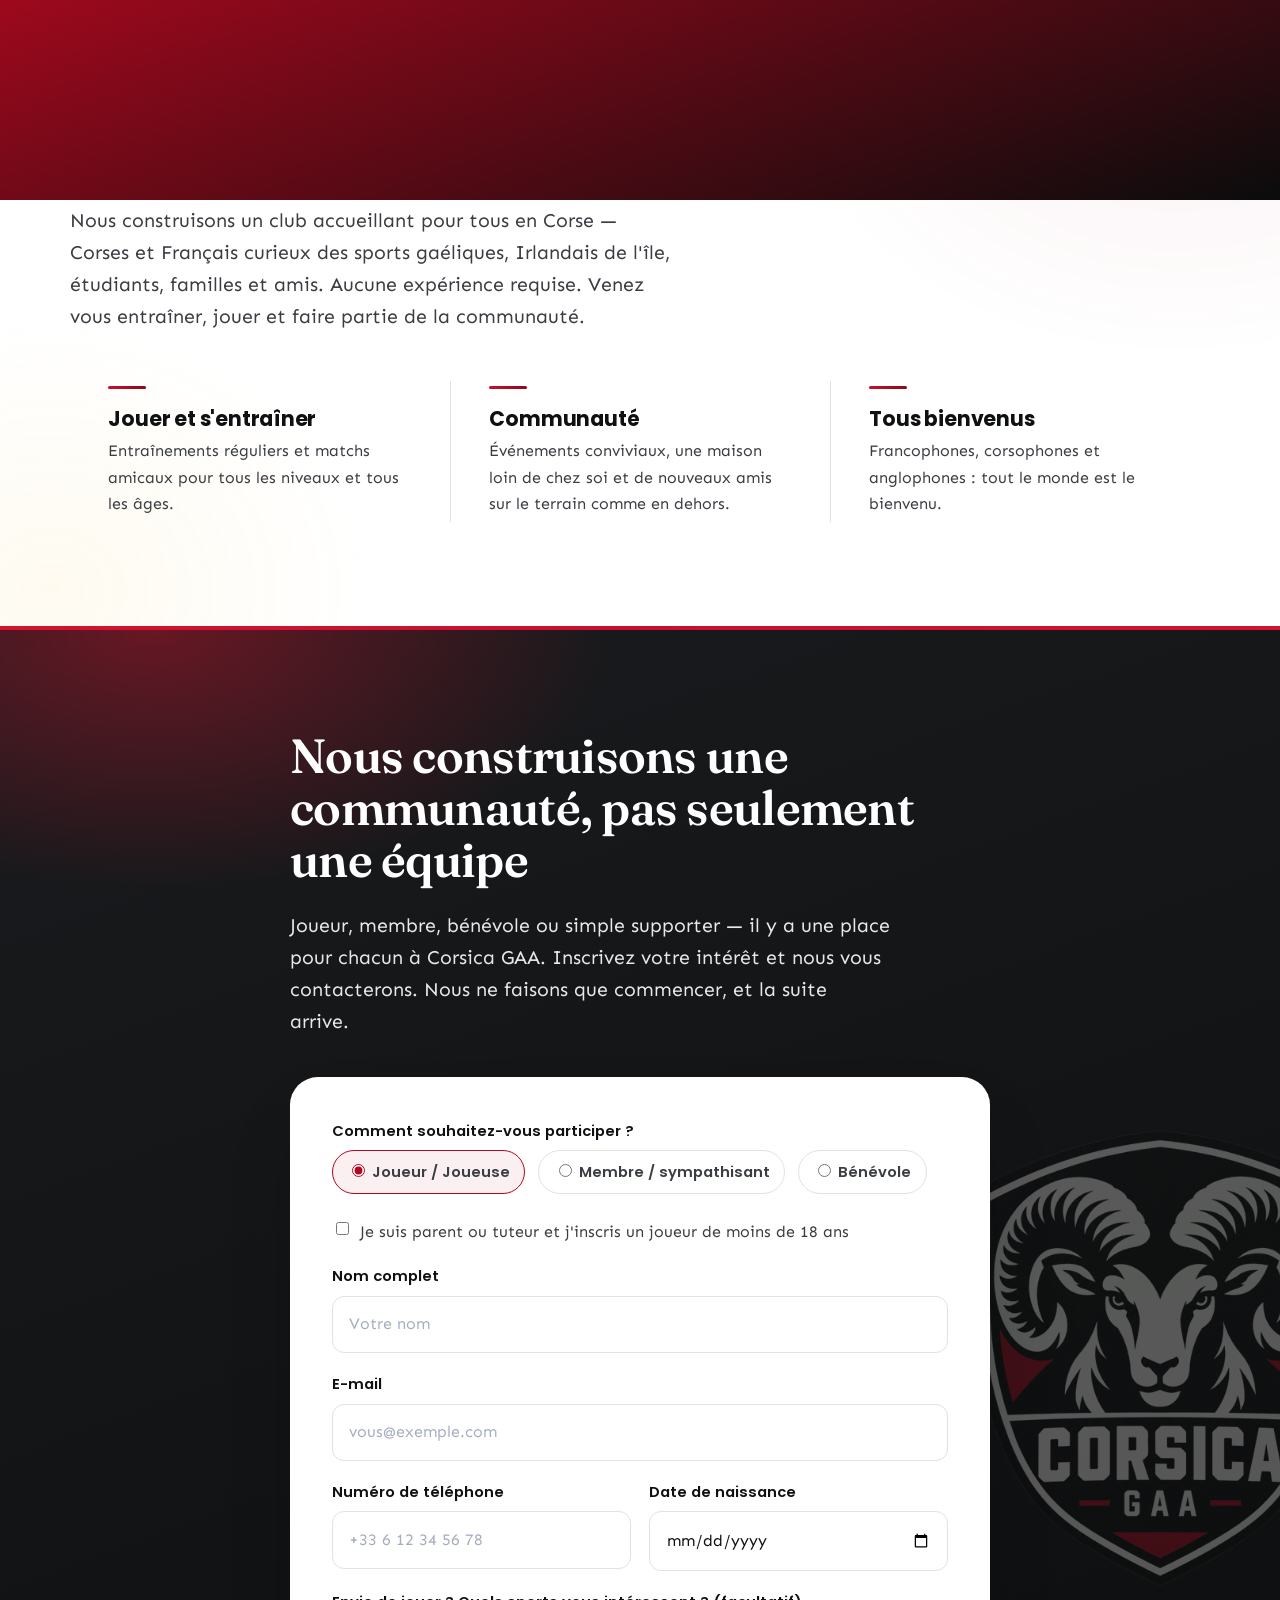
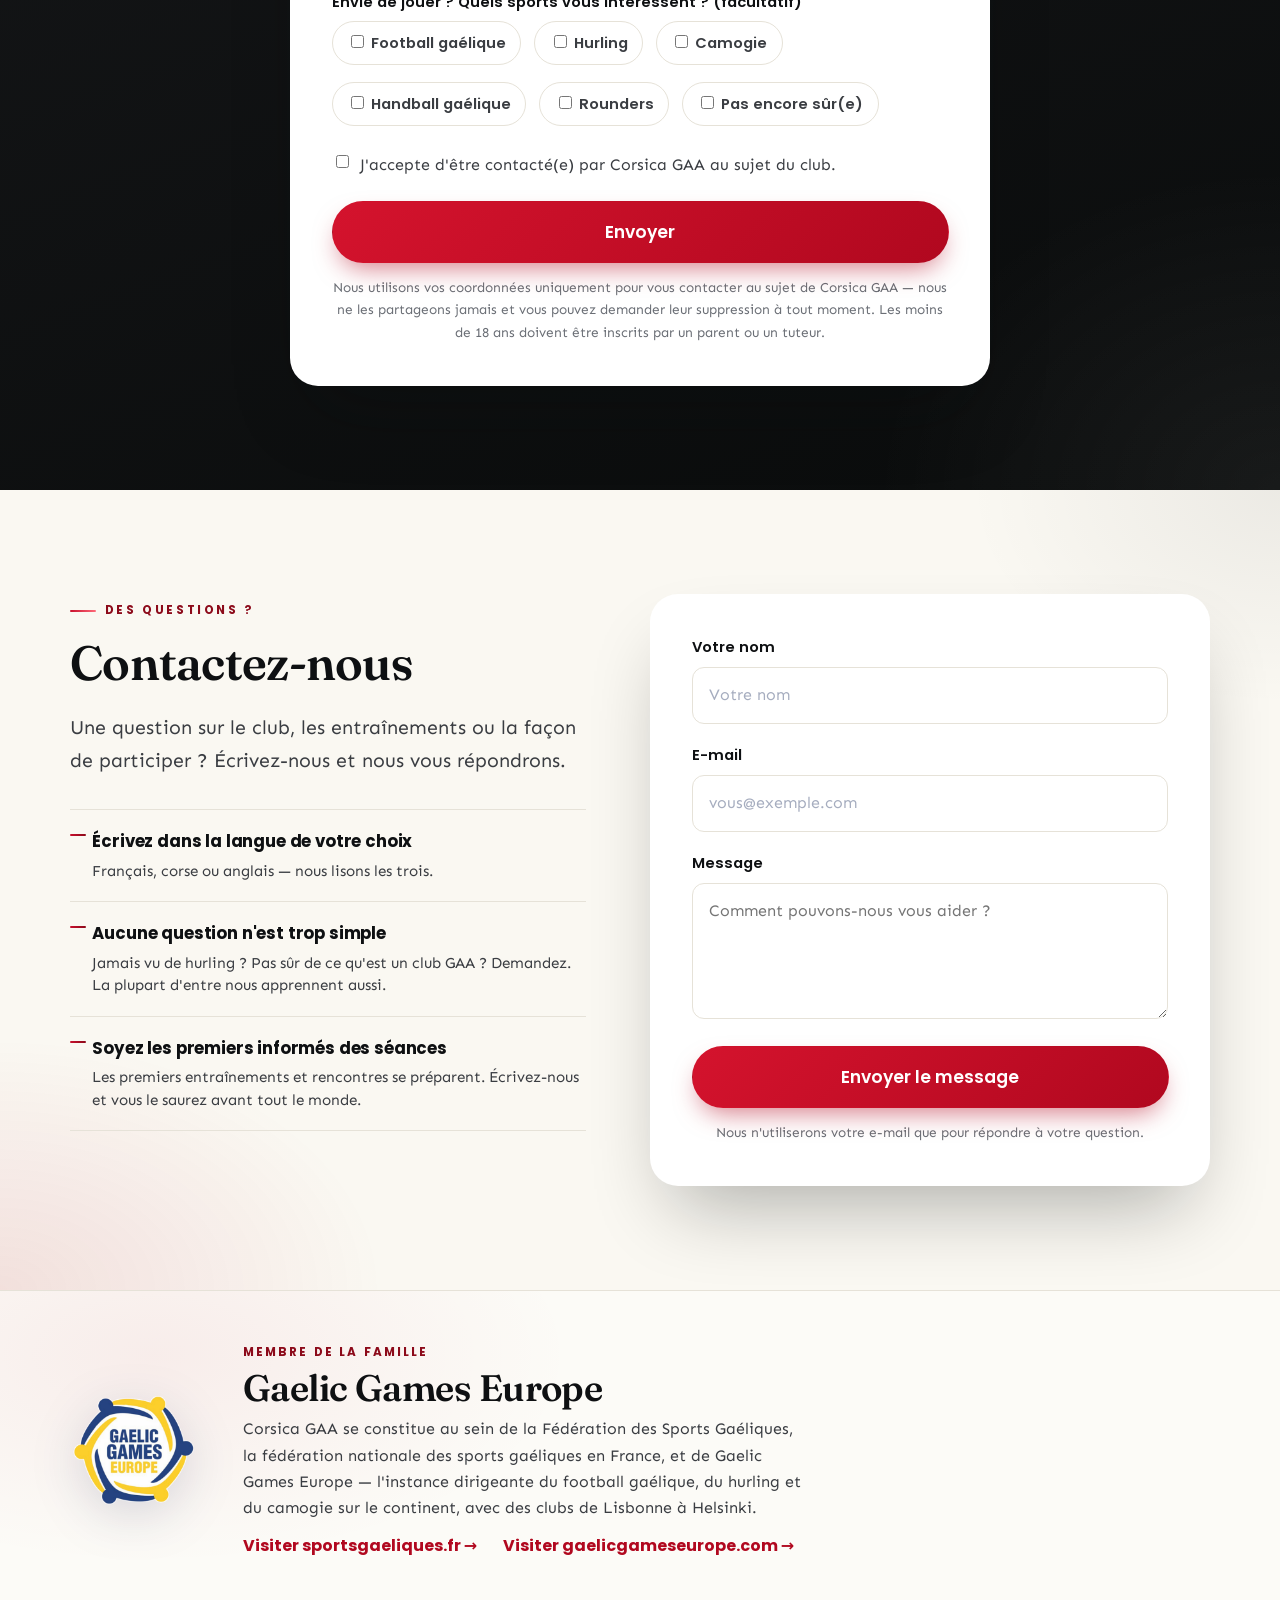
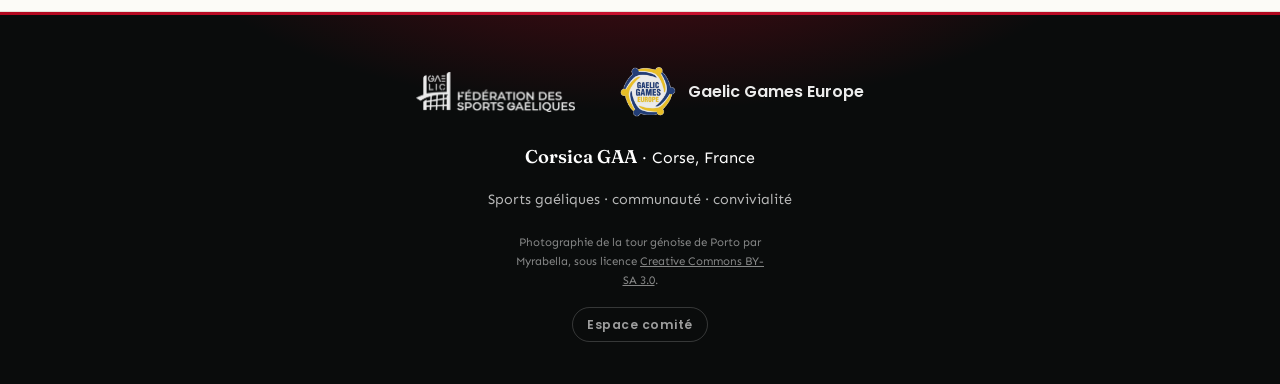
==== commit 5b4236f2: "Copy and federation changes from the FSGF feedback - "Les jeux d'Irlande" → "Les sports irlandais" (" ====
--- a/index.html
+++ b/index.html
@@ -3,6 +3,8 @@
 <head>
   <meta charset="UTF-8" />
   <meta name="viewport" content="width=device-width, initial-scale=1.0" />
+  <!-- The site has its own FR / CO / EN switch; stop browsers offering to machine-translate it. -->
+  <meta name="google" content="notranslate" />
   <title>Corsica GAA — Gaelic Games &amp; Community</title>
   <meta name="description" content="Corsica GAA — a new Gaelic Athletic Association club and community forming in Corsica, France. Gaelic football, hurling, camogie and craic. All welcome." />
   <link rel="preconnect" href="https://fonts.googleapis.com" />
@@ -40,8 +42,8 @@
     <div class="hero-inner">
       <img src="assets/crest.png" alt="Corsica GAA crest" class="hero-crest" onerror="this.style.display='none'" />
       <p class="eyebrow" data-i18n="hero.eyebrow">Gaelic games in Corsica</p>
-      <h1 data-i18n="hero.title">Bringing the games of Ireland to Corsica</h1>
-      <p class="hero-sub" data-i18n="hero.sub">A new Gaelic games club is taking shape on the island. Gaelic football, hurling, camogie — and plenty of craic. Irish abroad, Corsican, French or simply curious: there's a place for you.</p>
+      <h1 data-i18n="hero.title">Bringing Irish sports to Corsica</h1>
+      <p class="hero-sub" data-i18n="hero.sub">A new Gaelic games club is taking shape on the island. Gaelic football, hurling, camogie — and plenty of craic. Corsican, French, Irish on the island or simply curious: there's a place for you.</p>
       <div class="hero-cta hero-cta--desktop">
         <a href="#games" class="btn btn-primary" data-i18n="hero.ctaJoin">Discover the games</a>
         <a href="#join" class="btn btn-ghost" data-i18n="hero.ctaLearn">Join the club</a>
@@ -266,8 +268,8 @@
     <div class="section-inner">
       <!-- Desktop version -->
       <div class="about-desktop">
-        <h2 data-i18n="about.title">A new home for Gaelic games on the island</h2>
-        <p class="lead" data-i18n="about.body">We're building a welcoming club for everyone in Corsica — Irish expats, Corsicans and French people curious about Gaelic sport, students, families and friends. No experience needed. Come train, play, and be part of the community.</p>
+        <h2 data-i18n="about.title">A new club for Gaelic games on the island</h2>
+        <p class="lead" data-i18n="about.body">We're building a welcoming club for everyone in Corsica — Corsicans and French people curious about Gaelic sport, Irish living on the island, students, families and friends. No experience needed. Come train, play, and be part of the community.</p>
         <div class="cards">
           <div class="card">
             <span class="card-accent"></span>
@@ -282,7 +284,7 @@
           <div class="card">
             <span class="card-accent"></span>
             <h3 data-i18n="about.card3.title">All welcome</h3>
-            <p data-i18n="about.card3.body">English, French and Corsican speakers alike — everyone is welcome to get involved.</p>
+            <p data-i18n="about.card3.body">French, Corsican and English speakers alike — everyone is welcome to get involved.</p>
           </div>
         </div>
       </div>
@@ -450,18 +452,26 @@
       <div class="affiliation-text">
         <p class="affiliation-kicker" data-i18n="gge.kicker">Part of the family of</p>
         <h2 class="affiliation-title" data-i18n="gge.title">Gaelic Games Europe</h2>
-        <p class="affiliation-body" data-i18n="gge.body">Corsica GAA is being set up within Gaelic Games Europe — the governing body for Gaelic football, hurling and camogie across the continent, with clubs from Lisbon to Helsinki.</p>
-        <a class="affiliation-link" href="https://gaelicgameseurope.com/" target="_blank" rel="noopener" data-i18n="gge.link">Visit gaelicgameseurope.com →</a>
+        <p class="affiliation-body" data-i18n="gge.body">Corsica GAA is being set up within the Fédération des Sports Gaéliques, the national federation for Gaelic games in France, and Gaelic Games Europe — the governing body for Gaelic football, hurling and camogie across the continent, with clubs from Lisbon to Helsinki.</p>
+        <div class="affiliation-links">
+          <a class="affiliation-link" href="https://www.sportsgaeliques.fr/" data-i18n-attr="href" data-i18n="footer.fsgf.url" target="_blank" rel="noopener"><span data-i18n="gge.fsgfLink">Visit sportsgaeliques.fr →</span></a>
+          <a class="affiliation-link" href="https://gaelicgameseurope.com/" target="_blank" rel="noopener" data-i18n="gge.link">Visit gaelicgameseurope.com →</a>
+        </div>
       </div>
     </div>
   </section>
 
   <!-- ===== Footer ===== -->
   <footer class="site-footer">
-    <a href="https://gaelicgameseurope.com/" target="_blank" rel="noopener" class="footer-gge" aria-label="Gaelic Games Europe">
-      <img src="assets/gge-crest.png" alt="Gaelic Games Europe crest" onerror="this.style.display='none'" />
-      <span data-i18n="footer.gge">Gaelic Games Europe</span>
-    </a>
+    <div class="footer-affil">
+      <a href="https://www.sportsgaeliques.fr/" data-i18n-attr="href" data-i18n="footer.fsgf.url" target="_blank" rel="noopener" class="footer-gge footer-fsgf" aria-label="Fédération des Sports Gaéliques">
+        <img src="assets/fsgf-logo.png" alt="Fédération des Sports Gaéliques" onerror="this.style.display='none'" />
+      </a>
+      <a href="https://gaelicgameseurope.com/" target="_blank" rel="noopener" class="footer-gge" aria-label="Gaelic Games Europe">
+        <img src="assets/gge-crest.png" alt="Gaelic Games Europe crest" onerror="this.style.display='none'" />
+        <span data-i18n="footer.gge">Gaelic Games Europe</span>
+      </a>
+    </div>
     <p>
       <strong>Corsica&nbsp;GAA</strong> · <span data-i18n="footer.location">Corsica, France</span>
     </p>
--- a/styles.css
+++ b/styles.css
@@ -842,3 +842,9 @@
   .contact-grid { grid-template-columns: 1fr; }
   .contact-points { margin-top: 1.4rem; margin-bottom: .4rem; }
 }
+
+/* ===== Footer: national federation + Gaelic Games Europe side by side ===== */
+.footer-affil { display: flex; justify-content: center; align-items: center; flex-wrap: wrap; gap: .6rem clamp(1.4rem, 4vw, 2.8rem); margin-bottom: 1.3rem; }
+.footer-affil .footer-gge { margin-bottom: 0; }
+.footer-fsgf img { height: 40px; width: auto; }
+.affiliation-links { display: flex; flex-wrap: wrap; gap: .4rem 1.6rem; }
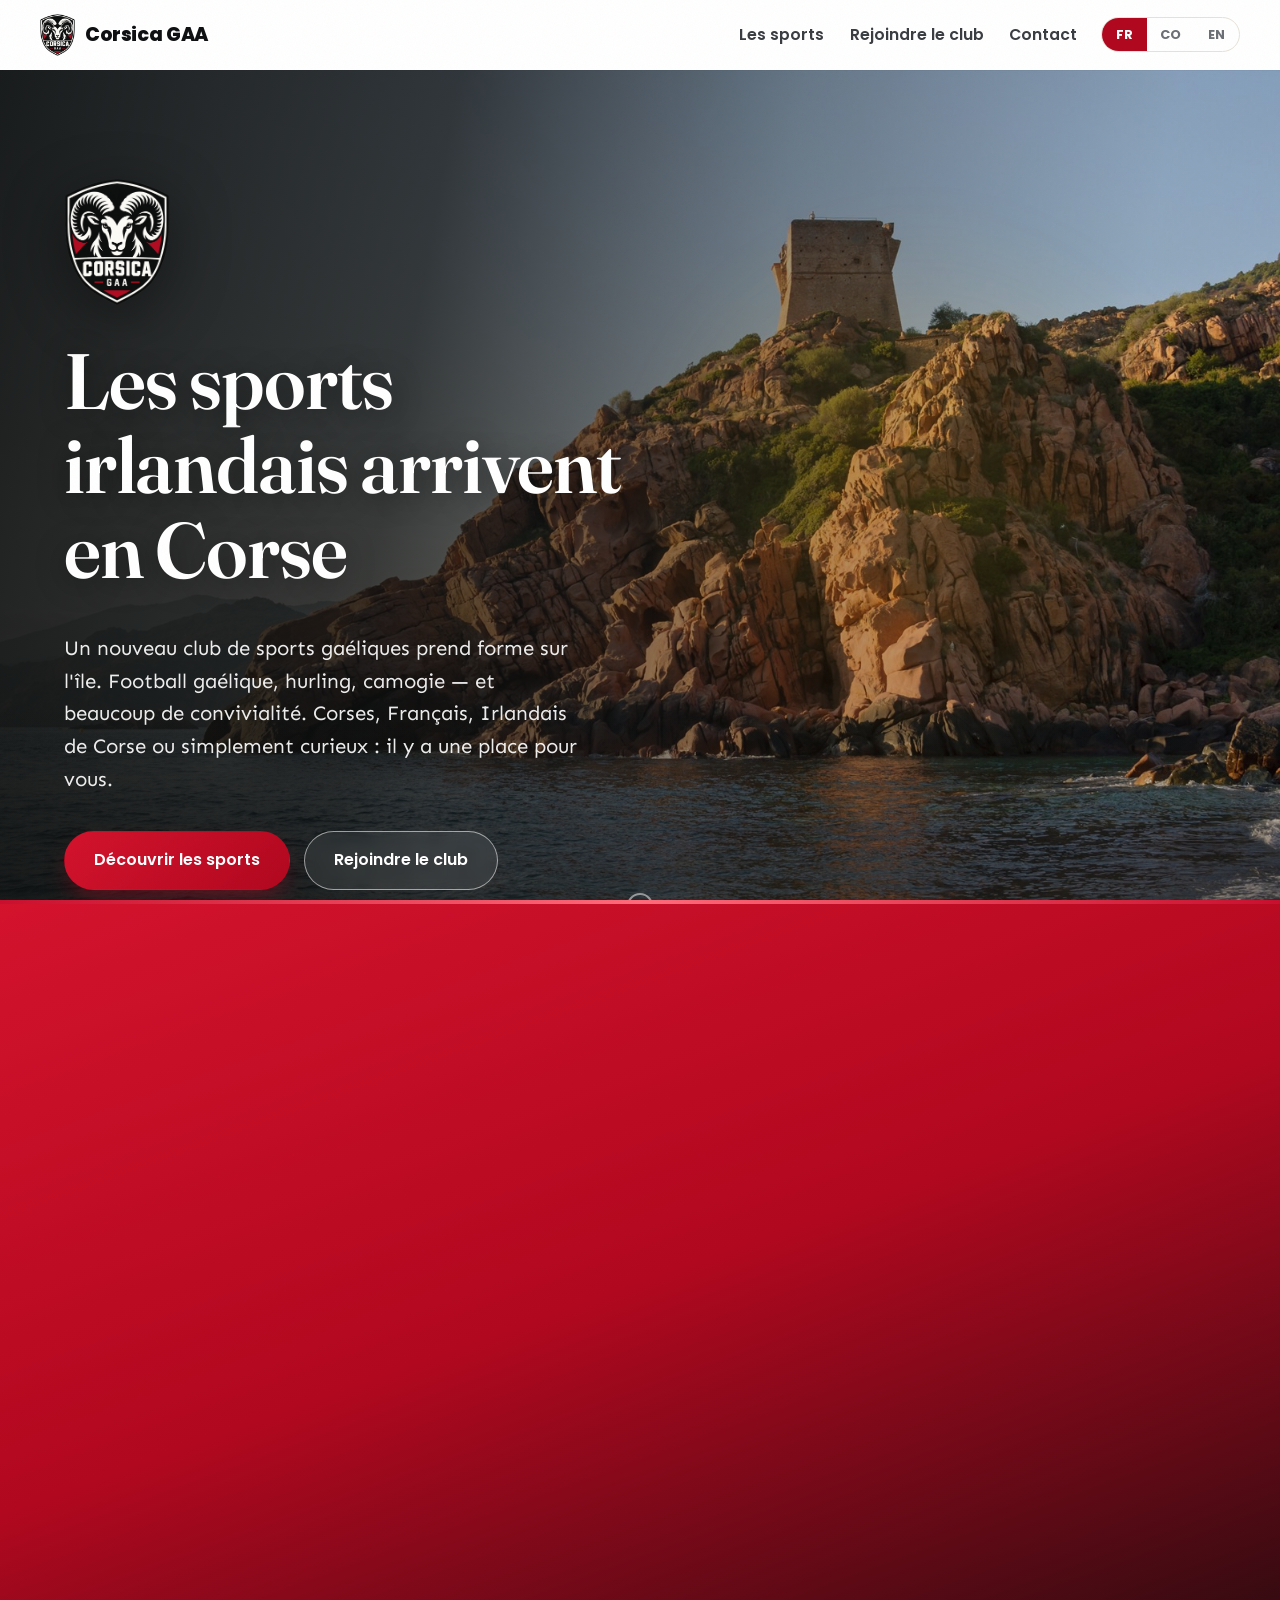
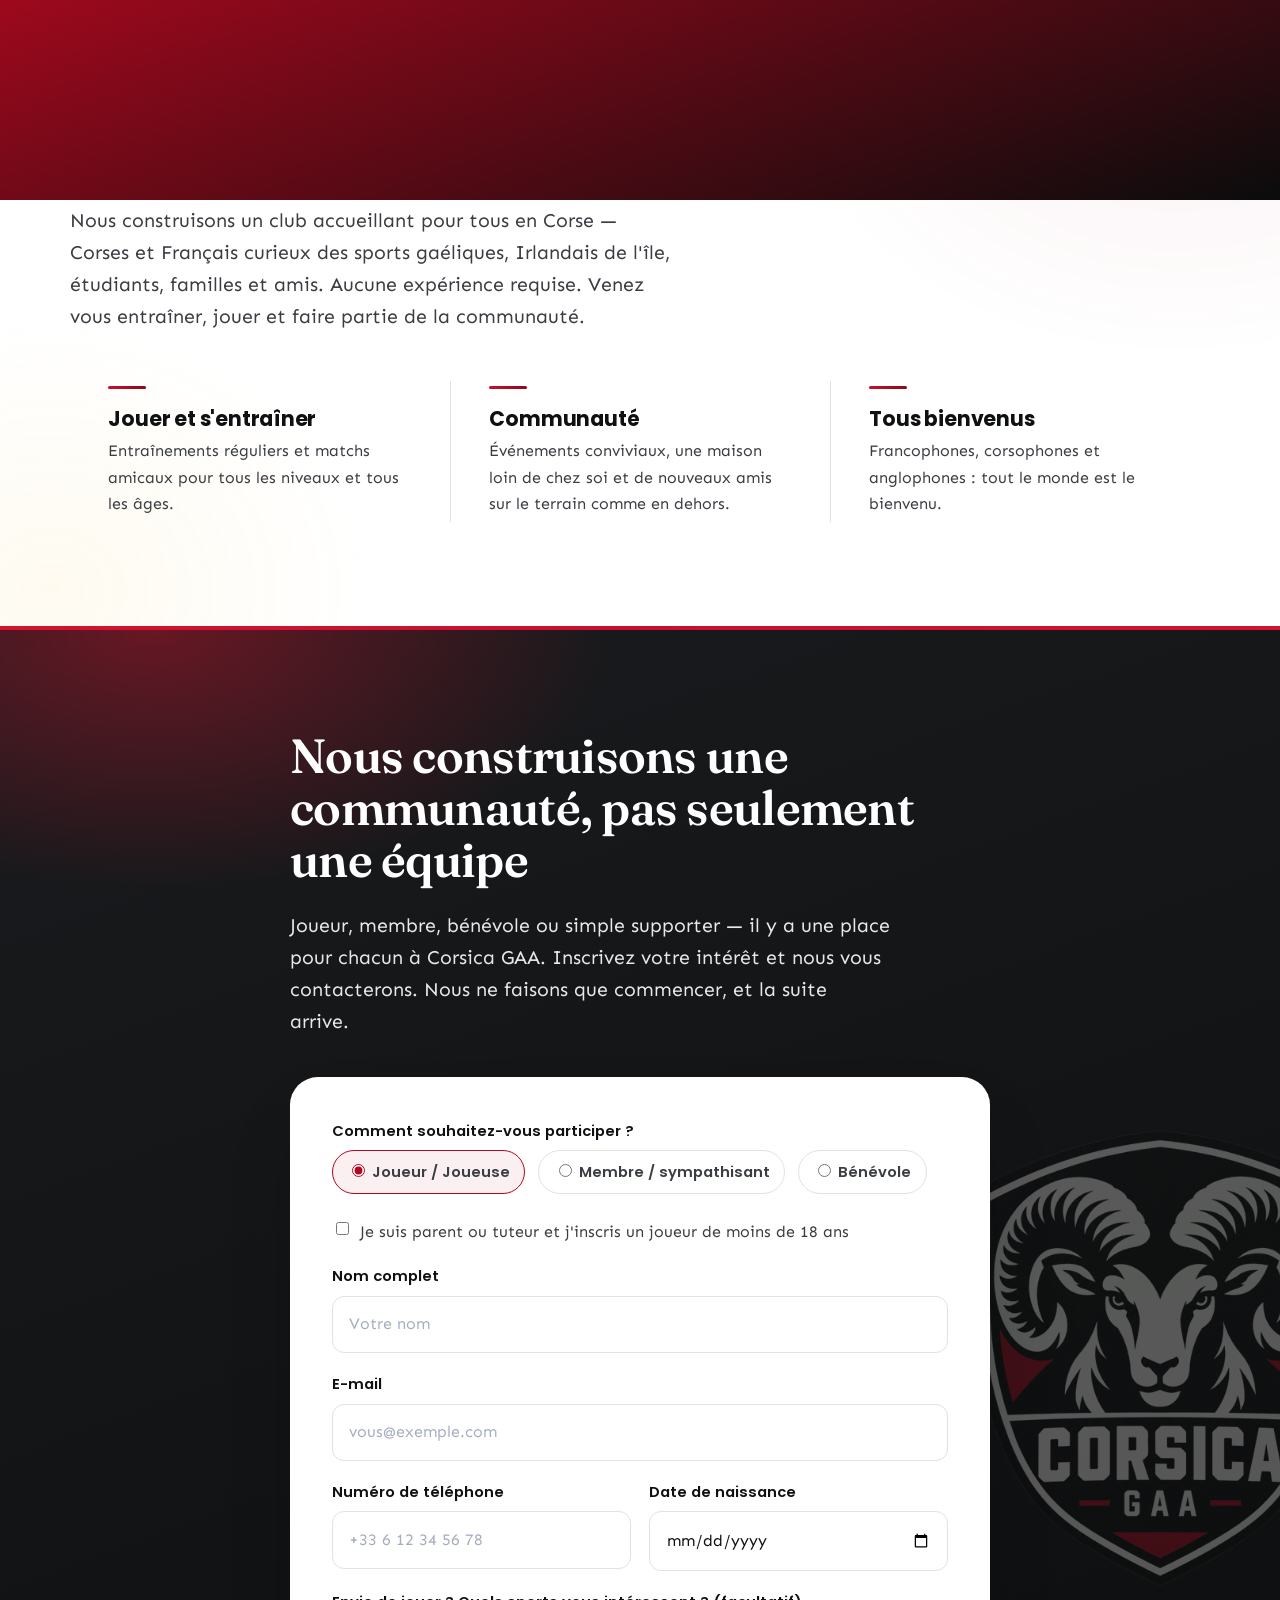
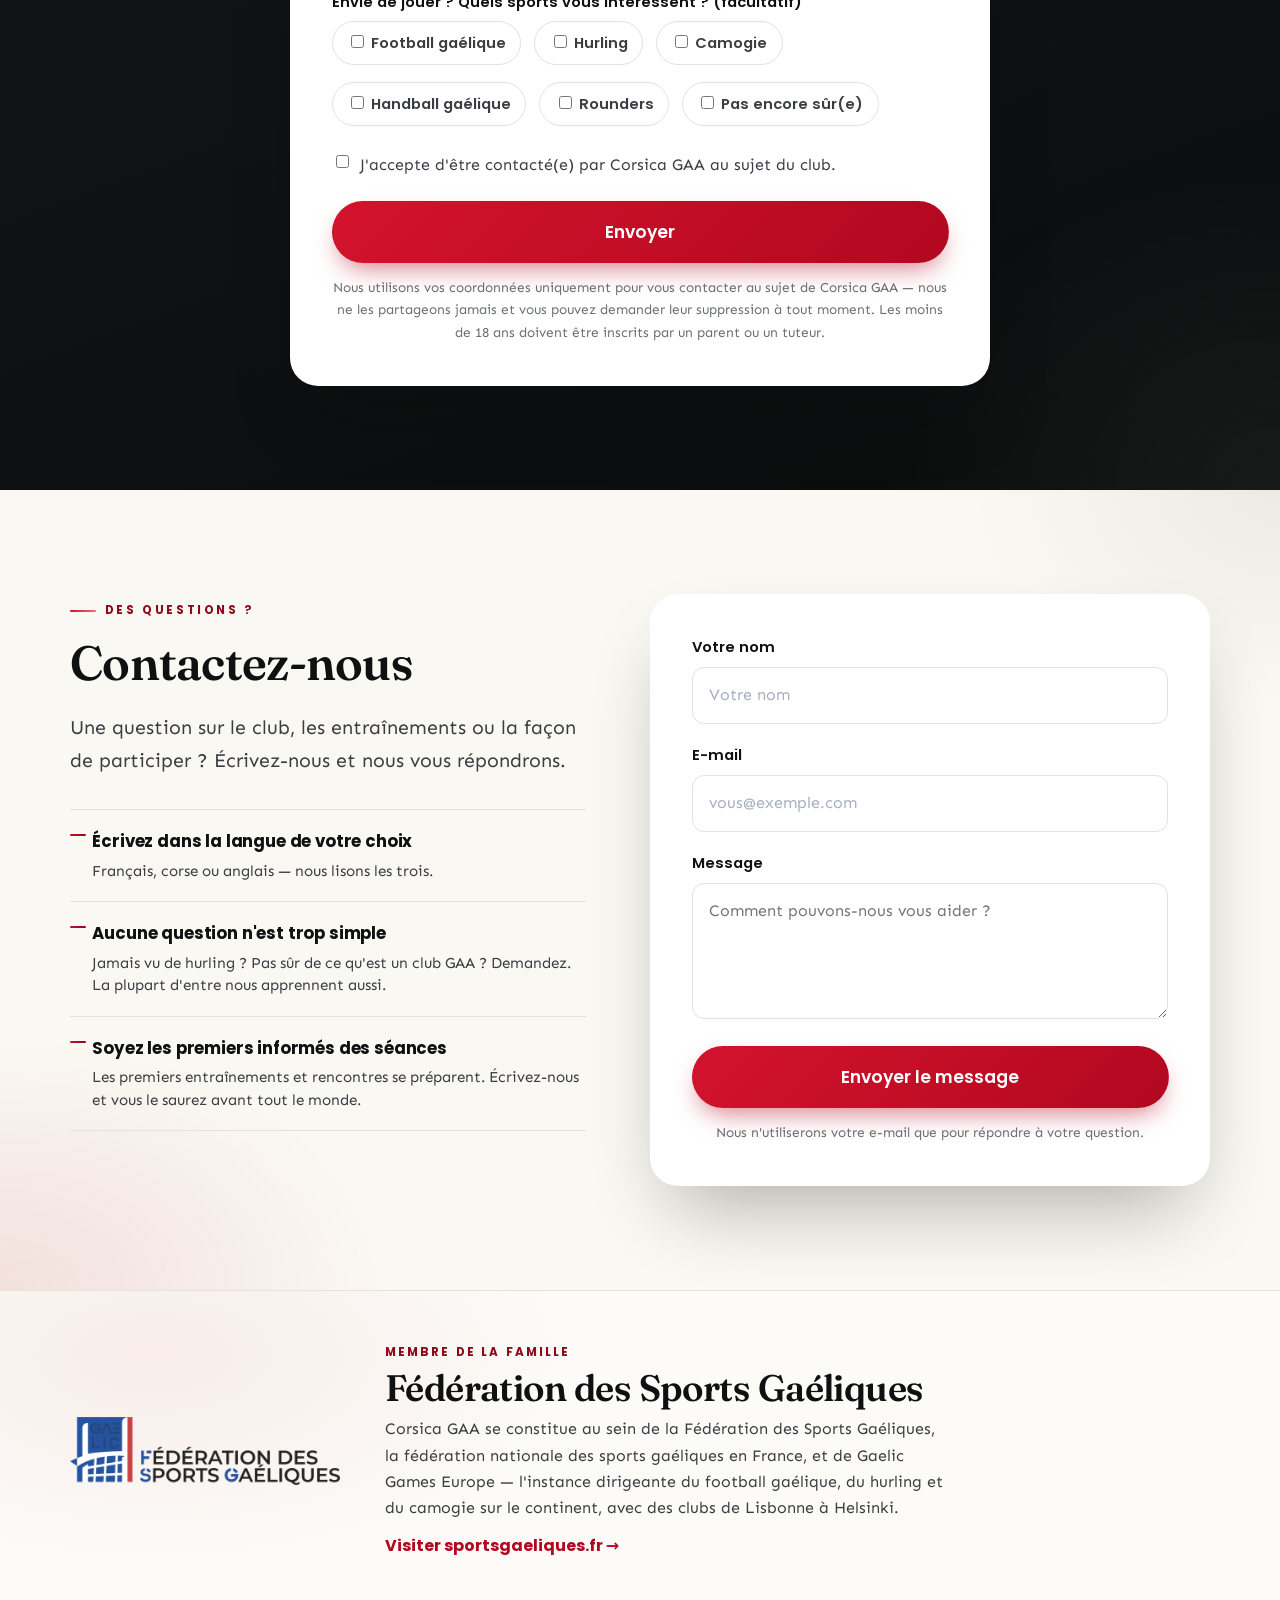
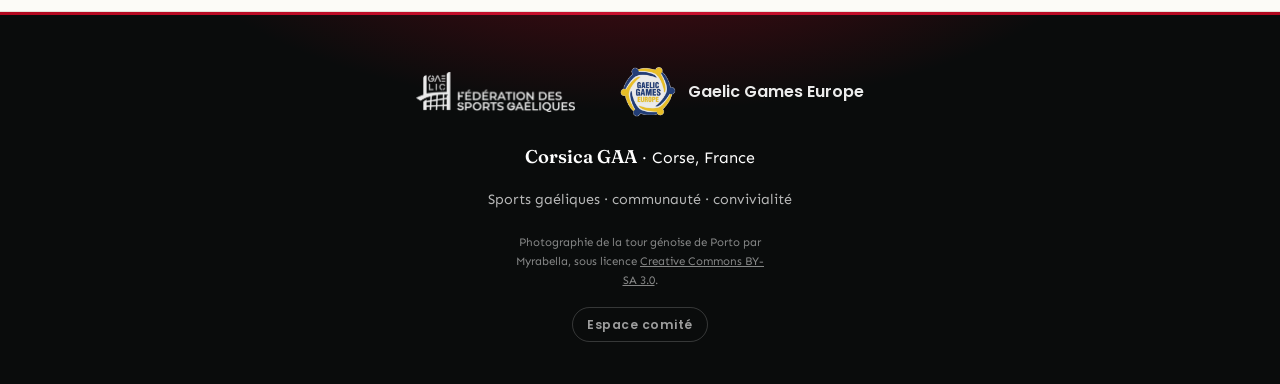
==== commit bd5ba7eb: "Affiliation section: Fédération des Sports Gaéliques The section now leads with the national federat" ====
--- a/index.html
+++ b/index.html
@@ -445,18 +445,15 @@
     </div>
   </section>
 
-  <!-- ===== Affiliation: Gaelic Games Europe (governing body) ===== -->
+  <!-- ===== Affiliation: Fédération des Sports Gaéliques (national federation); Gaelic Games Europe is linked in the footer ===== -->
   <section class="affiliation" id="gge">
     <div class="affiliation-inner">
-      <img src="assets/gge-crest.png" alt="Gaelic Games Europe crest" class="gge-crest" onerror="this.style.display='none'" />
+      <img src="assets/fsgf-logo-dark.png" alt="Fédération des Sports Gaéliques" class="gge-crest fsgf-mark" onerror="this.style.display='none'" />
       <div class="affiliation-text">
         <p class="affiliation-kicker" data-i18n="gge.kicker">Part of the family of</p>
-        <h2 class="affiliation-title" data-i18n="gge.title">Gaelic Games Europe</h2>
+        <h2 class="affiliation-title" data-i18n="gge.title">Gaelic Sports Federation of France</h2>
         <p class="affiliation-body" data-i18n="gge.body">Corsica GAA is being set up within the Fédération des Sports Gaéliques, the national federation for Gaelic games in France, and Gaelic Games Europe — the governing body for Gaelic football, hurling and camogie across the continent, with clubs from Lisbon to Helsinki.</p>
-        <div class="affiliation-links">
-          <a class="affiliation-link" href="https://www.sportsgaeliques.fr/" data-i18n-attr="href" data-i18n="footer.fsgf.url" target="_blank" rel="noopener"><span data-i18n="gge.fsgfLink">Visit sportsgaeliques.fr →</span></a>
-          <a class="affiliation-link" href="https://gaelicgameseurope.com/" target="_blank" rel="noopener" data-i18n="gge.link">Visit gaelicgameseurope.com →</a>
-        </div>
+        <a class="affiliation-link" href="https://www.sportsgaeliques.fr/" data-i18n-attr="href" data-i18n="footer.fsgf.url" target="_blank" rel="noopener"><span data-i18n="gge.fsgfLink">Visit sportsgaeliques.fr →</span></a>
       </div>
     </div>
   </section>
--- a/styles.css
+++ b/styles.css
@@ -312,7 +312,7 @@
 }
 .gge-crest {
   height: clamp(96px, 12vw, 128px); width: auto; flex: none;
-  filter: drop-shadow(0 12px 24px rgba(13,31,87,.14));
+  filter: drop-shadow(0 12px 24px rgba(10,12,12,.14));
 }
 .affiliation-kicker {
   text-transform: uppercase; letter-spacing: .18em; font-size: .74rem; font-weight: 700;
@@ -848,3 +848,5 @@
 .footer-affil .footer-gge { margin-bottom: 0; }
 .footer-fsgf img { height: 40px; width: auto; }
 .affiliation-links { display: flex; flex-wrap: wrap; gap: .4rem 1.6rem; }
+.fsgf-mark { height: auto; width: clamp(200px, 24vw, 270px); filter: none; }
+@media (max-width: 720px) { .fsgf-mark { width: 200px; } }
